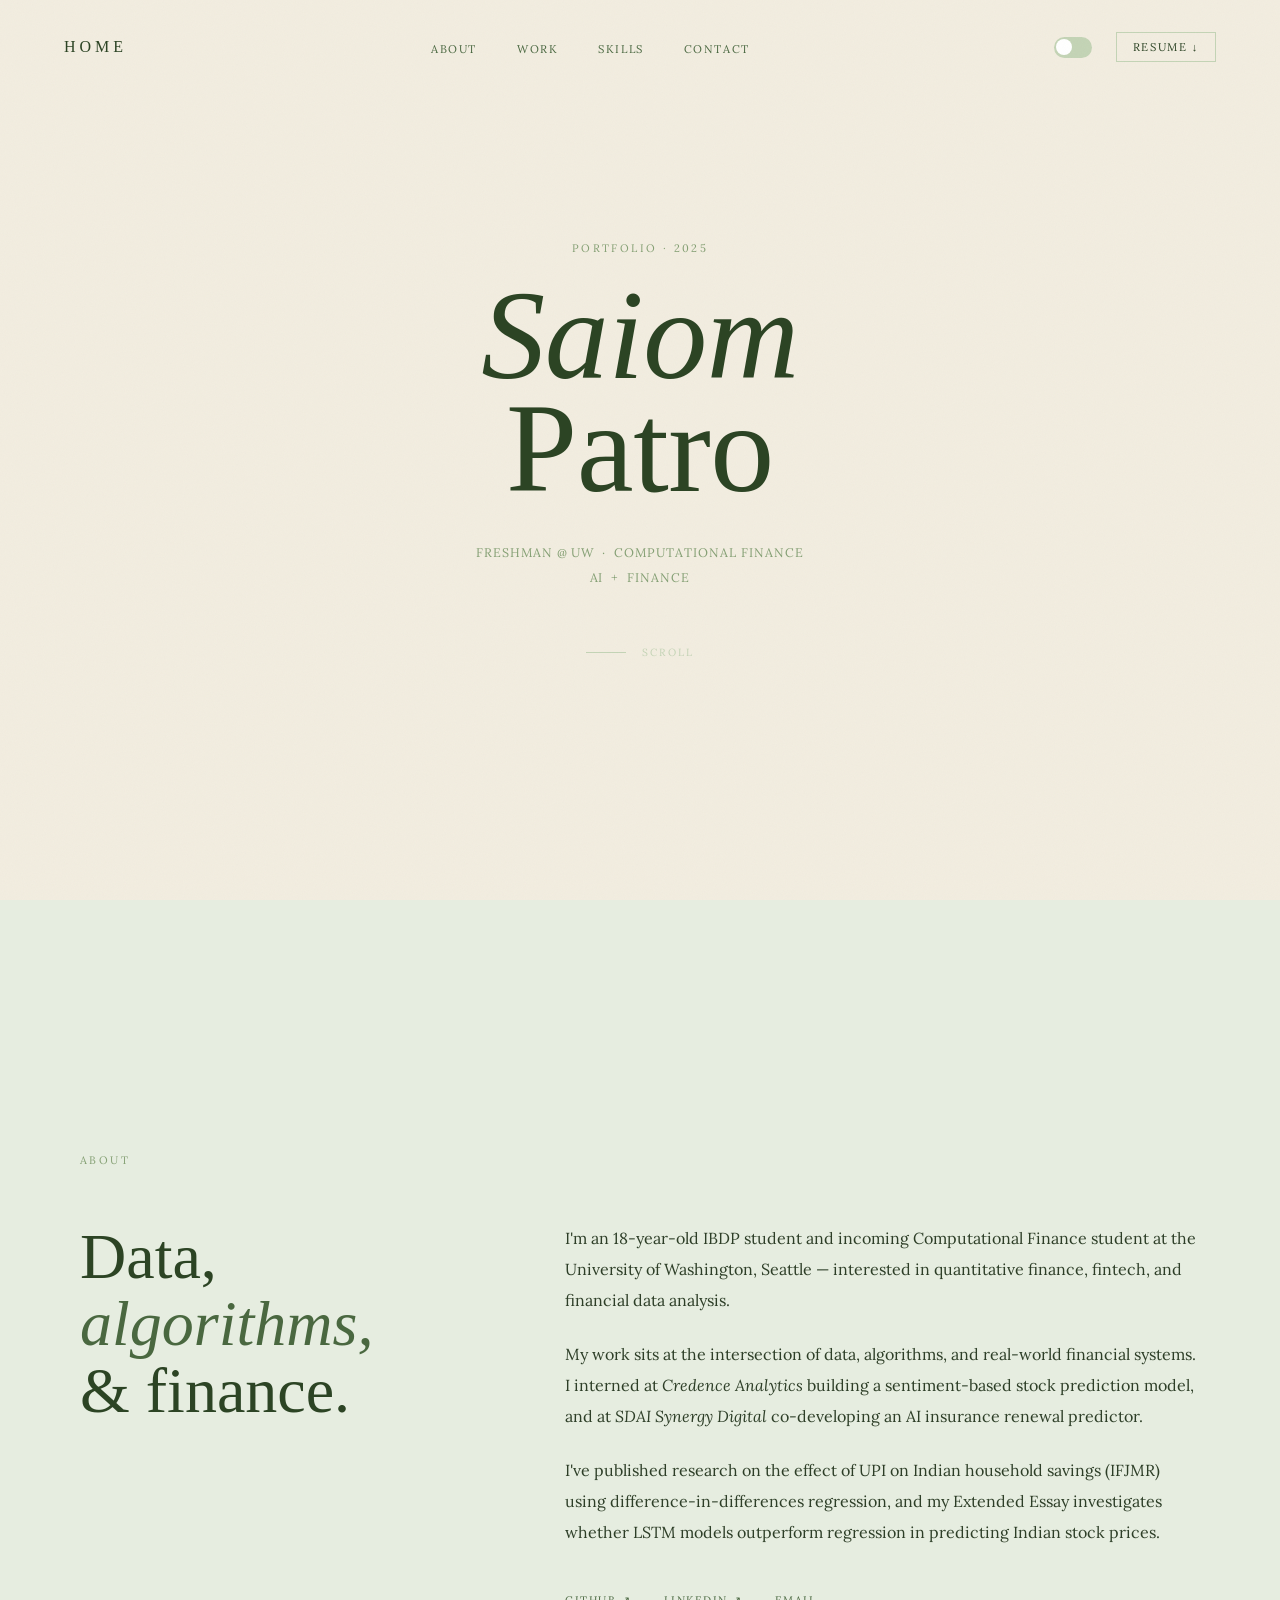
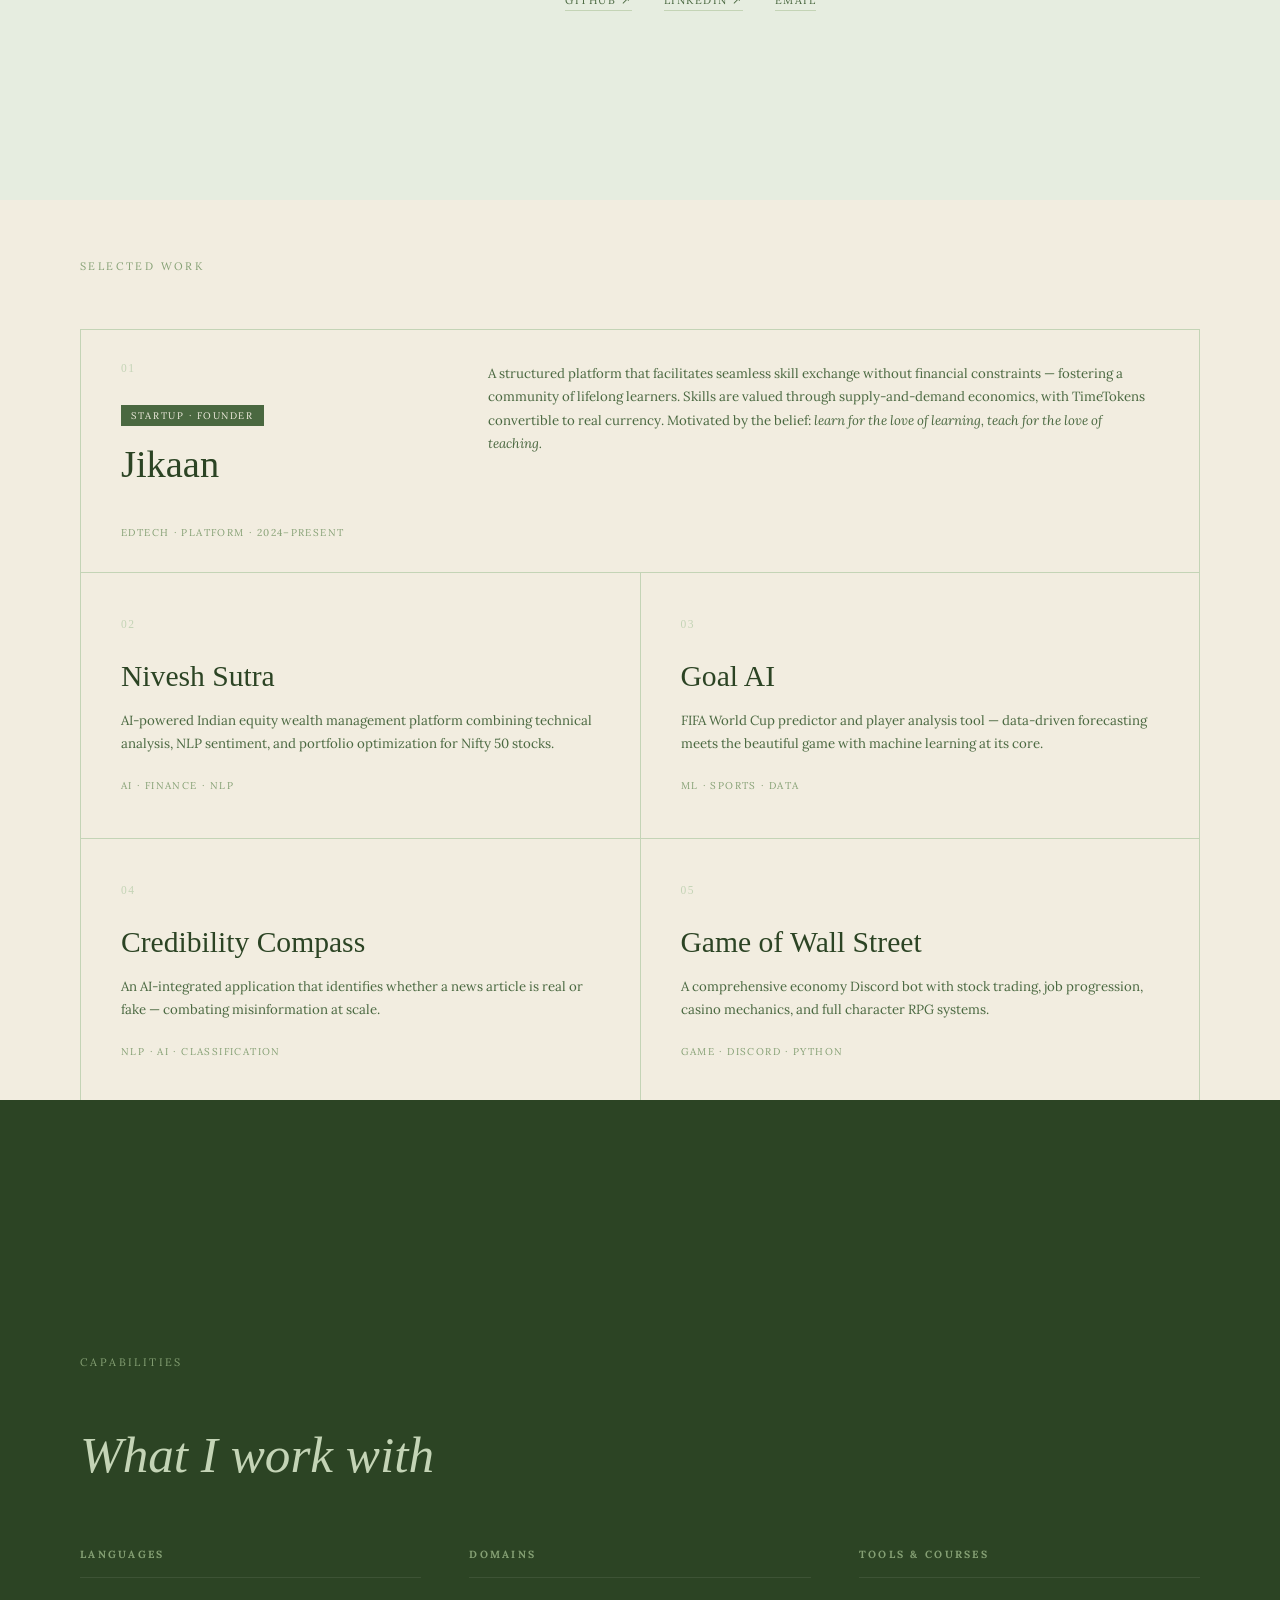
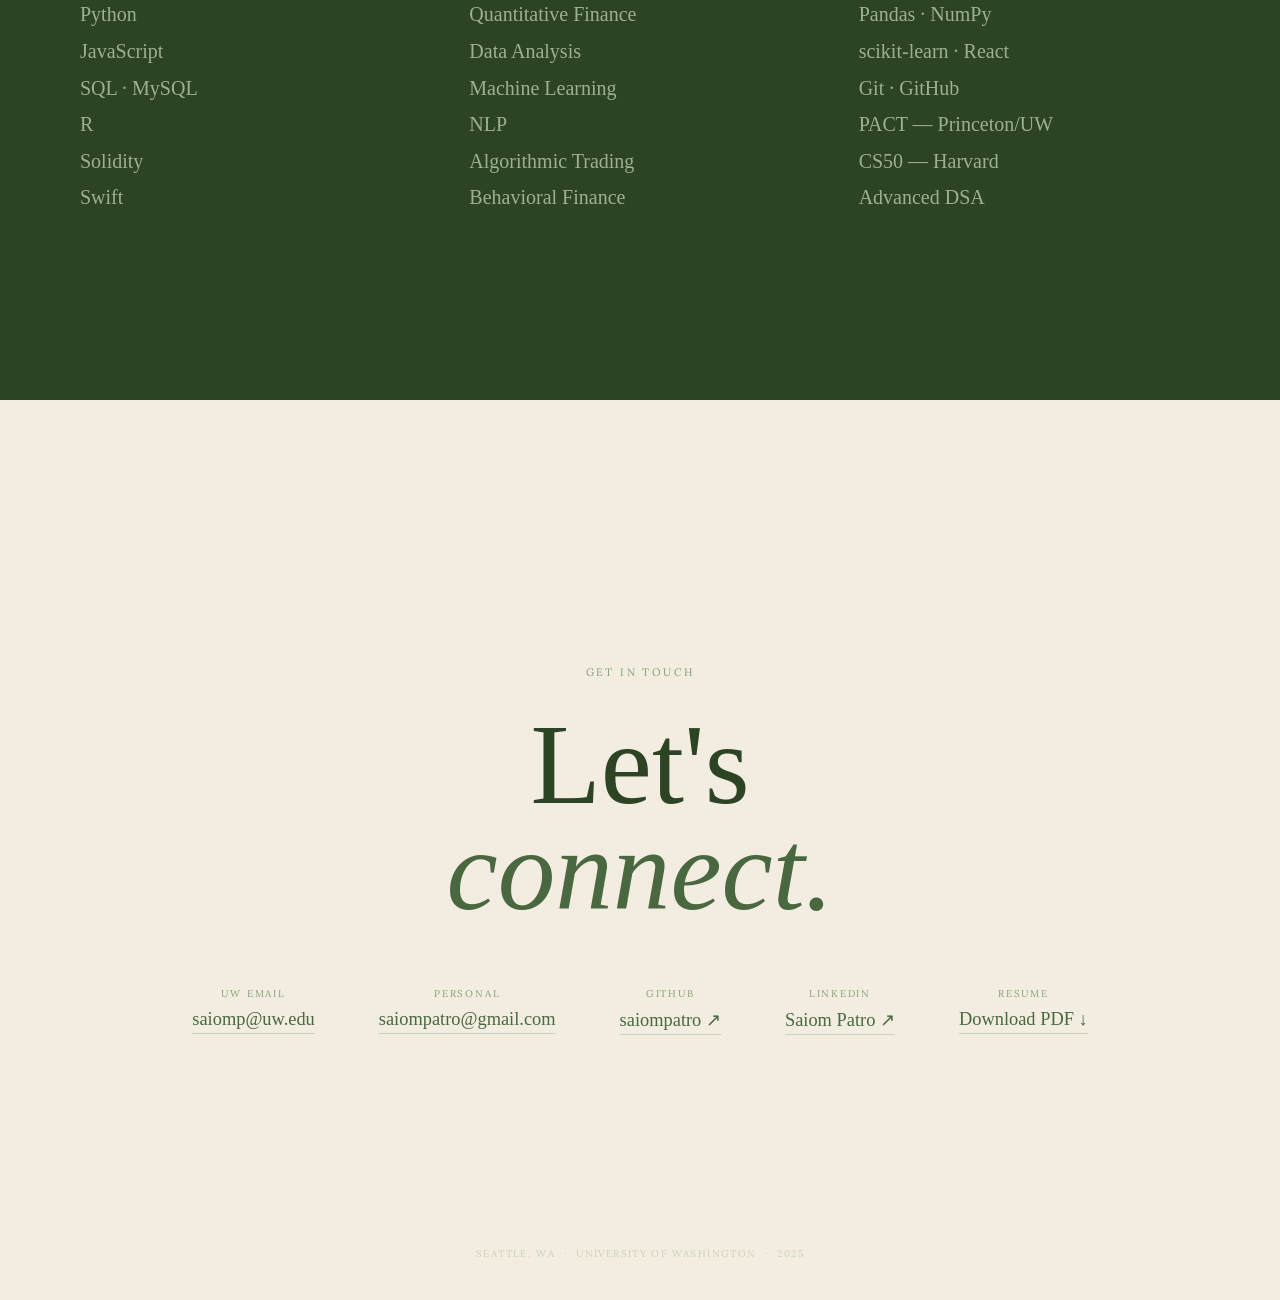
==== index.html @ 7f95a46b "Initial portfolio website" ====
<!DOCTYPE html>
<html lang="en">
<head>
  <meta charset="UTF-8">
  <meta name="viewport" content="width=device-width, initial-scale=1.0">
  <title>Saiom Patro — Portfolio</title>
  <link rel="preconnect" href="https://fonts.googleapis.com">
  <link rel="preconnect" href="https://fonts.gstatic.com" crossorigin>
  <link href="https://fonts.googleapis.com/css2?family=Cormorant+Garant:ital,wght@0,300;0,400;0,600;1,300;1,400;1,600&family=Lora:ital,wght@0,400;0,500;1,400&display=swap" rel="stylesheet">
  <style>
    /* ── Tokens ─────────────────────────── */
    :root {
      --cream:     #f2ede0;
      --sage-xl:   #e6ede0;
      --sage-l:    #c4d4b6;
      --sage-m:    #85a074;
      --sage-d:    #4a6840;
      --sage-xd:   #2c4424;
      --ink:       #1a2c14;
      --font-d:    'Cormorant Garant', Georgia, serif;
      --font-b:    'Lora', Georgia, serif;
      --spacing:   1;
    }

    body.dark-theme {
      --cream:   #1e2e19;
      --sage-xl: #253620;
      --sage-l:  #3d5535;
      --sage-m:  #7a9a6a;
      --sage-d:  #a8c898;
      --sage-xd: #d8eacc;
      --ink:     #e8f0e0;
    }

    *, *::before, *::after { margin: 0; padding: 0; box-sizing: border-box; }

    html {
      scroll-snap-type: y mandatory;
      overflow-y: scroll;
      height: 100%;
    }

    body {
      background: var(--cream);
      color: var(--ink);
      font-family: var(--font-b);
      transition: background 0.6s ease, color 0.6s ease;
    }

    /* Grain */
    body::before {
      content: '';
      position: fixed;
      inset: 0;
      z-index: 9000;
      pointer-events: none;
      opacity: 0.035;
      background-image: url("data:image/svg+xml,%3Csvg xmlns='http://www.w3.org/2000/svg' width='400' height='400'%3E%3Cfilter id='n'%3E%3CfeTurbulence type='fractalNoise' baseFrequency='0.9' numOctaves='4' stitchTiles='stitch'/%3E%3C/filter%3E%3Crect width='400' height='400' filter='url(%23n)'/%3E%3C/svg%3E");
      mix-blend-mode: multiply;
    }

    /* ── Nav ───────────────────────────── */
    nav {
      position: fixed;
      top: 0; left: 0; right: 0;
      z-index: 500;
      padding: 2rem 4rem;
      display: flex;
      justify-content: space-between;
      align-items: center;
    }

    .nav-logo {
      font-family: var(--font-d);
      font-size: 1rem;
      font-weight: 300;
      letter-spacing: 0.25em;
      text-transform: uppercase;
      color: var(--sage-xd);
      text-decoration: none;
      transition: color 0.4s;
    }

    .nav-links {
      display: flex;
      gap: 2.5rem;
      list-style: none;
    }

    .nav-links a {
      font-family: var(--font-b);
      font-size: 0.7rem;
      letter-spacing: 0.14em;
      text-transform: uppercase;
      color: var(--sage-d);
      text-decoration: none;
      position: relative;
      transition: color 0.3s;
    }

    .nav-links a::after {
      content: '';
      position: absolute;
      bottom: -3px; left: 0;
      width: 0; height: 1px;
      background: var(--sage-m);
      transition: width 0.35s ease;
    }

    .nav-links a:hover { color: var(--sage-xd); }
    .nav-links a:hover::after { width: 100%; }

    .nav-resume {
      font-family: var(--font-b);
      font-size: 0.7rem;
      letter-spacing: 0.14em;
      text-transform: uppercase;
      color: var(--sage-xd);
      text-decoration: none;
      border: 1px solid var(--sage-l);
      padding: 0.45rem 1rem;
      transition: background 0.25s, color 0.25s, border-color 0.25s;
    }

    .nav-resume:hover {
      background: var(--sage-xd);
      color: var(--cream);
      border-color: var(--sage-xd);
    }

    /* ── Sections ──────────────────────── */
    section {
      height: 100vh;
      scroll-snap-align: start;
      position: relative;
      overflow: hidden;
      display: flex;
    }

    /* ─────────────────────────────────────
       01  HERO
    ───────────────────────────────────── */
    #hero {
      background: var(--cream);
      align-items: center;
      justify-content: center;
      padding: 0 5rem;
      gap: 0;
      transition: background 0.6s;
    }

    .hero-left {
      flex: 0 1 auto;
      display: flex;
      flex-direction: column;
      align-items: center;
      text-align: center;
      z-index: 2;
    }

    .hero-name { text-align: center; }

    .hero-eyebrow {
      font-size: 0.68rem;
      letter-spacing: 0.22em;
      text-transform: uppercase;
      color: var(--sage-m);
      margin-bottom: 1.5rem;
    }

    .hero-name {
      font-family: var(--font-d);
      font-weight: 300;
      line-height: 0.88;
      letter-spacing: -0.02em;
      color: var(--sage-xd);
    }

    .hero-name .first {
      font-style: italic;
      font-size: clamp(5rem, 10vw, 10.5rem);
      display: block;
    }

    .hero-name .last {
      font-size: clamp(5rem, 10vw, 10.5rem);
      display: block;
    }

    .hero-tagline {
      margin-top: 2.2rem;
      font-family: var(--font-b);
      font-size: 0.78rem;
      letter-spacing: 0.08em;
      line-height: 2;
      color: var(--sage-m);
      text-transform: uppercase;
    }

    .hero-scroll {
      margin-top: 3.5rem;
      display: flex;
      align-items: center;
      gap: 1rem;
      font-size: 0.65rem;
      letter-spacing: 0.18em;
      text-transform: uppercase;
      color: var(--sage-l);
    }

    .scroll-line {
      width: 40px; height: 1px;
      background: var(--sage-l);
      animation: breathe 2.4s ease-in-out infinite alternate;
    }

    @keyframes breathe {
      from { width: 20px; opacity: 0.4; }
      to   { width: 55px; opacity: 0.9; }
    }

    /* Figure container — mirrors .hero-left so the flame image lines up
       with .hero-name and the flame tagline lines up with .hero-tagline */
    .hero-figure {
      width: 34%;
      position: absolute;
      right: 4rem;
      top: 0;
      bottom: 0;
      display: flex;
      flex-direction: column;
      justify-content: flex-end;
      align-items: center;
      padding-bottom: 1rem;
    }

    .flame-image {
      display: block;
      width: auto;
      max-width: 100%;
      max-height: clamp(9rem, 18vw, 18.5rem);
      object-fit: contain;
      filter: drop-shadow(0 12px 40px rgba(74, 104, 64, 0.22));
      animation: flame-float 6s ease-in-out infinite alternate;
    }

    @keyframes flame-float {
      from { transform: translateY(0) scale(1); }
      to   { transform: translateY(-8px) scale(1.015); }
    }

    .flame-tagline {
      margin-top: 2.2rem;
      min-height: 3.12rem;
      display: flex;
      align-items: center;
      justify-content: center;
      font-family: var(--font-d);
      font-style: italic;
      font-size: 0.95rem;
      font-weight: 300;
      letter-spacing: 0.06em;
      color: var(--sage-d);
      text-align: center;
      opacity: 0.85;
    }

    .flame-spacer {
      margin-top: 3.5rem;
      height: 0.65rem;
      visibility: hidden;
    }

    /* ─────────────────────────────────────
       02  ABOUT
    ───────────────────────────────────── */
    #about {
      background: var(--sage-xl);
      padding: 9rem 5rem 5rem;
      flex-direction: column;
      justify-content: center;
      transition: background 0.6s;
    }

    .section-eyebrow {
      font-size: 0.68rem;
      letter-spacing: 0.22em;
      text-transform: uppercase;
      color: var(--sage-m);
      margin-bottom: 3.5rem;
    }

    .about-grid {
      display: grid;
      grid-template-columns: 1fr 1.7fr;
      gap: 7rem;
      align-items: start;
    }

    .about-heading {
      font-family: var(--font-d);
      font-size: clamp(2.8rem, 5vw, 5rem);
      font-weight: 300;
      line-height: 1.05;
      color: var(--sage-xd);
    }

    .about-heading em {
      font-style: italic;
      color: var(--sage-d);
    }

    .about-body p {
      font-size: 1rem;
      line-height: 1.95;
      color: var(--ink);
      opacity: 0.9;
    }

    .about-body p + p { margin-top: 1.4rem; }

    .about-links {
      margin-top: 2.8rem;
      display: flex;
      gap: 2rem;
      flex-wrap: wrap;
    }

    .pill-link {
      font-size: 0.68rem;
      letter-spacing: 0.14em;
      text-transform: uppercase;
      color: var(--sage-d);
      text-decoration: none;
      border-bottom: 1px solid var(--sage-l);
      padding-bottom: 3px;
      transition: color 0.25s, border-color 0.25s;
    }

    .pill-link:hover {
      color: var(--sage-xd);
      border-color: var(--sage-d);
    }

    /* ─────────────────────────────────────
       03  PROJECTS
    ───────────────────────────────────── */
    #projects {
      background: var(--cream);
      padding: 9rem 5rem 5rem;
      flex-direction: column;
      justify-content: center;
      transition: background 0.6s;
    }

    .projects-grid {
      display: grid;
      grid-template-columns: 1fr 1fr;
      gap: 1px;
      background: var(--sage-l);
      border: 1px solid var(--sage-l);
      margin-top: 0;
    }

    .project-card.featured {
      grid-column: 1 / -1;
      display: grid;
      grid-template-columns: 1fr 2fr;
      gap: 2rem;
      align-items: start;
      padding: 2rem 2.5rem;
    }

    .project-card.featured .project-name {
      font-size: 2.4rem;
    }

    .project-card.featured .project-badge {
      display: inline-block;
      font-size: 0.6rem;
      letter-spacing: 0.16em;
      text-transform: uppercase;
      background: var(--sage-d);
      color: var(--cream);
      padding: 0.25rem 0.65rem;
      margin-bottom: 1rem;
      transition: background 0.3s, color 0.3s;
    }

    .project-card.featured:hover .project-badge {
      background: var(--sage-m);
      color: var(--sage-xd);
    }

    .project-card {
      background: var(--cream);
      padding: 2.8rem 2.5rem;
      position: relative;
      overflow: hidden;
      cursor: default;
      transition: background 0.4s ease;
    }

    .project-card::before {
      content: '';
      position: absolute;
      inset: 0;
      background: var(--sage-xd);
      transform: scaleY(0);
      transform-origin: bottom;
      transition: transform 0.45s cubic-bezier(0.76, 0, 0.24, 1);
    }

    .project-card:hover::before { transform: scaleY(1); }

    .project-card > * { position: relative; z-index: 1; }

    .project-num {
      font-family: var(--font-d);
      font-size: 0.72rem;
      letter-spacing: 0.12em;
      color: var(--sage-l);
      margin-bottom: 1.8rem;
      transition: color 0.3s;
    }

    .project-name {
      font-family: var(--font-d);
      font-size: 1.85rem;
      font-weight: 400;
      color: var(--sage-xd);
      line-height: 1.15;
      margin-bottom: 1rem;
      transition: color 0.3s;
    }

    .project-desc {
      font-size: 0.83rem;
      line-height: 1.75;
      color: var(--sage-d);
      transition: color 0.3s;
    }

    .project-tag {
      display: inline-block;
      margin-top: 1.5rem;
      font-size: 0.62rem;
      letter-spacing: 0.14em;
      text-transform: uppercase;
      color: var(--sage-m);
      transition: color 0.3s;
    }

    .project-card:hover .project-num  { color: var(--sage-m); }
    .project-card:hover .project-name { color: var(--sage-xl); }
    .project-card:hover .project-desc { color: var(--sage-l); }
    .project-card:hover .project-tag  { color: var(--sage-m); }

    .project-card[data-href] { cursor: pointer; }

    .project-view {
      display: inline-block;
      margin-top: 1.2rem;
      font-size: 0.6rem;
      letter-spacing: 0.2em;
      text-transform: uppercase;
      color: transparent;
      transition: color 0.3s;
    }

    .project-card[data-href]:hover .project-view { color: var(--sage-m); }

    /* ─────────────────────────────────────
       04  SKILLS
    ───────────────────────────────────── */
    #skills {
      background: var(--sage-xd);
      padding: 9rem 5rem 5rem;
      flex-direction: column;
      justify-content: center;
      transition: background 0.6s;
    }

    #skills .section-eyebrow { color: var(--sage-m); }

    .skills-heading {
      font-family: var(--font-d);
      font-size: clamp(2.2rem, 4vw, 3.8rem);
      font-weight: 300;
      font-style: italic;
      color: var(--sage-l);
      margin-bottom: 4rem;
    }

    .skills-grid {
      display: grid;
      grid-template-columns: repeat(3, 1fr);
      gap: 3rem;
    }

    .skill-category h3 {
      font-size: 0.65rem;
      letter-spacing: 0.22em;
      text-transform: uppercase;
      color: var(--sage-m);
      margin-bottom: 1.6rem;
      padding-bottom: 1rem;
      border-bottom: 1px solid rgba(255,255,255,0.08);
    }

    .skill-list {
      list-style: none;
      display: flex;
      flex-direction: column;
      gap: 0.85rem;
    }

    .skill-list li {
      font-family: var(--font-d);
      font-size: 1.25rem;
      font-weight: 300;
      color: var(--sage-l);
      opacity: 0.75;
      transition: opacity 0.2s;
      cursor: default;
    }

    .skill-list li:hover { opacity: 1; }

    /* ─────────────────────────────────────
       05  CONTACT
    ───────────────────────────────────── */
    #contact {
      background: var(--cream);
      flex-direction: column;
      align-items: center;
      justify-content: center;
      gap: 0;
      transition: background 0.6s;
    }

    .contact-eyebrow {
      font-size: 0.68rem;
      letter-spacing: 0.22em;
      text-transform: uppercase;
      color: var(--sage-m);
      margin-bottom: 2rem;
    }

    .contact-heading {
      font-family: var(--font-d);
      font-size: clamp(4rem, 9vw, 9rem);
      font-weight: 300;
      color: var(--sage-xd);
      text-align: center;
      line-height: 0.92;
      margin-bottom: 4rem;
    }

    .contact-heading em {
      font-style: italic;
      color: var(--sage-d);
    }

    .contact-links {
      display: flex;
      gap: 4rem;
      flex-wrap: wrap;
      justify-content: center;
    }

    .contact-link {
      display: flex;
      flex-direction: column;
      align-items: center;
      gap: 0.6rem;
      text-decoration: none;
      transition: transform 0.25s ease;
    }

    .contact-link:hover { transform: translateY(-4px); }

    .contact-link-label {
      font-size: 0.62rem;
      letter-spacing: 0.18em;
      text-transform: uppercase;
      color: var(--sage-m);
    }

    .contact-link-value {
      font-family: var(--font-d);
      font-size: 1.15rem;
      font-weight: 400;
      color: var(--sage-d);
      border-bottom: 1px solid var(--sage-l);
      padding-bottom: 3px;
      transition: color 0.25s, border-color 0.25s;
    }

    .contact-link:hover .contact-link-value {
      color: var(--sage-xd);
      border-color: var(--sage-d);
    }

    .contact-footer {
      position: absolute;
      bottom: 2.5rem;
      left: 50%;
      transform: translateX(-50%);
      font-size: 0.62rem;
      letter-spacing: 0.14em;
      text-transform: uppercase;
      color: var(--sage-l);
      white-space: nowrap;
    }

    /* ── Fade-up ────────────────────────── */
    .fade-up {
      opacity: 0;
      transform: translateY(24px);
      transition: opacity 0.85s ease, transform 0.85s ease;
    }

    .fade-up.delay-1 { transition-delay: 0.12s; }
    .fade-up.delay-2 { transition-delay: 0.24s; }
    .fade-up.delay-3 { transition-delay: 0.36s; }

    .fade-up.visible {
      opacity: 1;
      transform: translateY(0);
    }

    /* ── Tweaks Panel ───────────────────── */
    #tweaks-panel {
      position: fixed;
      bottom: 2rem;
      right: 2rem;
      background: var(--cream);
      border: 1px solid var(--sage-l);
      padding: 1.6rem 1.8rem;
      z-index: 1000;
      display: none;
      min-width: 210px;
      box-shadow: 0 8px 40px rgba(44,68,36,0.12);
      transition: background 0.4s;
    }

    #tweaks-panel.open { display: block; }

    .tweak-row {
      display: flex;
      justify-content: space-between;
      align-items: center;
      margin-bottom: 1.1rem;
      gap: 1.5rem;
    }

    .tweak-label {
      font-size: 0.78rem;
      color: var(--ink);
      font-family: var(--font-b);
    }

    .toggle-btn {
      width: 38px;
      height: 21px;
      border-radius: 12px;
      background: var(--sage-l);
      cursor: pointer;
      position: relative;
      transition: background 0.35s;
      border: none;
      outline: none;
      flex-shrink: 0;
    }

    .toggle-btn.on { background: var(--sage-d); }

    .toggle-btn::after {
      content: '';
      position: absolute;
      top: 2.5px; left: 2.5px;
      width: 16px; height: 16px;
      border-radius: 50%;
      background: white;
      transition: transform 0.35s cubic-bezier(0.34, 1.56, 0.64, 1);
    }

    .toggle-btn.on::after { transform: translateX(17px); }

    /* ── Nav right group ───────────────────── */
    .nav-right {
      display: flex;
      align-items: center;
      gap: 1.5rem;
    }

    /* ── Nav adaptive colour ───────────────── */
    nav { transition: background 0.4s ease; }

    .nav-logo,
    .nav-links a,
    .nav-resume {
      transition: color 0.4s ease, border-color 0.4s ease, background 0.25s ease;
    }

    nav.nav--inverted .nav-logo { color: #d8eacc; }
    nav.nav--inverted .nav-links a { color: #a8c898; }
    nav.nav--inverted .nav-links a:hover { color: #e6ede0; }
    nav.nav--inverted .nav-links a::after { background: #a8c898; }
    nav.nav--inverted .nav-resume {
      color: #d8eacc;
      border-color: rgba(216,234,204,0.45);
    }
    nav.nav--inverted .nav-resume:hover {
      background: #d8eacc;
      color: #1e2e19;
      border-color: #d8eacc;
    }

    /* ── Hamburger ─────────────────────────── */
    .nav-hamburger {
      display: none;
      flex-direction: column;
      gap: 5px;
      cursor: pointer;
      padding: 4px;
      background: none;
      border: none;
      z-index: 600;
    }

    .nav-hamburger span {
      display: block;
      width: 24px;
      height: 1.5px;
      background: var(--sage-xd);
      transition: transform 0.35s ease, opacity 0.35s ease, background 0.4s ease;
    }

    nav.nav--inverted .nav-hamburger span { background: #d8eacc; }

    .nav-hamburger.open span:nth-child(1) { transform: translateY(6.5px) rotate(45deg); }
    .nav-hamburger.open span:nth-child(2) { opacity: 0; }
    .nav-hamburger.open span:nth-child(3) { transform: translateY(-6.5px) rotate(-45deg); }

    /* ── Mobile full-screen menu ───────────── */
    @media (max-width: 768px) {
      nav {
        padding: 1.2rem 1.5rem;
      }

      .nav-hamburger { display: flex; }

      .nav-links {
        position: fixed;
        inset: 0;
        background: var(--cream);
        flex-direction: column;
        align-items: center;
        justify-content: center;
        gap: 2.5rem;
        opacity: 0;
        pointer-events: none;
        transition: opacity 0.35s ease, background 0.6s;
        z-index: 400;
      }

      .nav-links.open {
        opacity: 1;
        pointer-events: auto;
      }

      .nav-links a {
        font-size: 1rem;
        letter-spacing: 0.2em;
      }

      .nav-resume { display: none; }

      .nav-links li:last-child::after {
        content: '';
        display: block;
        margin-top: 1.5rem;
      }

      /* Hero */
      #hero { padding: 0 1.5rem; }

      .hero-name .first,
      .hero-name .last {
        font-size: clamp(3.5rem, 16vw, 6rem);
      }

      /* About */
      #about { padding: 7rem 1.5rem 3rem; }

      .about-grid {
        grid-template-columns: 1fr;
        gap: 2.5rem;
      }

      /* Projects */
      #projects { padding: 7rem 1.5rem 3rem; }

      .projects-grid {
        grid-template-columns: 1fr;
      }

      .project-card.featured {
        grid-template-columns: 1fr;
        gap: 1rem;
        padding: 1.8rem 1.5rem;
      }

      .project-card.featured .project-name { font-size: 1.85rem; }

      .project-card { padding: 1.8rem 1.5rem; }

      /* Skills */
      #skills { padding: 7rem 1.5rem 3rem; }

      .skills-grid { grid-template-columns: 1fr; gap: 2rem; }

      /* Contact */
      #contact { padding: 0 1.5rem; }

      .contact-links { gap: 2rem; }

      /* Allow sections to grow taller than viewport on mobile */
      section {
        height: auto;
        min-height: 100svh;
        min-height: 100vh;
      }
    }

    /* ── Tablet ────────────────────────────── */
    @media (min-width: 769px) and (max-width: 1024px) {
      nav { padding: 1.5rem 2.5rem; }

      #hero { padding: 0 3rem; }

      #about { padding: 8rem 3rem 4rem; }
      .about-grid { gap: 3rem; }

      #projects { padding: 8rem 3rem 4rem; }

      #skills { padding: 8rem 3rem 4rem; }
      .skills-grid { grid-template-columns: repeat(2, 1fr); gap: 2.5rem; }

      #contact { padding: 0 3rem; }

      .contact-links { gap: 2.5rem; }
    }
  </style>
</head>
<body>

<!-- ── Navigation ─────────────────────────── -->
<nav id="main-nav">
  <a href="#hero" class="nav-logo">Home</a>
  <ul class="nav-links" id="nav-links">
    <li><a href="#about">About</a></li>
    <li><a href="#projects">Work</a></li>
    <li><a href="#skills">Skills</a></li>
    <li><a href="#contact">Contact</a></li>
  </ul>
  <div class="nav-right">
    <button class="toggle-btn" id="nav-dark-btn" aria-label="Toggle dark mode"></button>
    <a href="uploads/SAIOM RESUME.pdf" class="nav-resume" download>Resume ↓</a>
  </div>
  <button class="nav-hamburger" id="nav-hamburger" aria-label="Toggle navigation">
    <span></span>
    <span></span>
    <span></span>
  </button>
</nav>

<!-- ── 01 HERO ────────────────────────────── -->
<section id="hero" data-screen-label="01 Hero" data-nav-dark-bg="false">

  <div class="hero-left">
    <p class="hero-eyebrow">Portfolio · 2025</p>
    <h1 class="hero-name">
      <span class="first">Saiom</span>
      <span class="last">Patro</span>
    </h1>
    <p class="hero-tagline">
      Freshman @ UW &nbsp;·&nbsp; Computational Finance<br>
      AI &nbsp;+&nbsp; Finance
    </p>
    <div class="hero-scroll">
      <div class="scroll-line"></div>
      Scroll
    </div>
  </div>

</section>

<!-- ── 02 ABOUT ───────────────────────────── -->
<section id="about" data-screen-label="02 About" data-nav-dark-bg="false">
  <p class="section-eyebrow fade-up">About</p>
  <div class="about-grid">
    <div class="fade-up delay-1">
      <h2 class="about-heading">
        Data,<br><em>algorithms,</em><br>& finance.
      </h2>
    </div>
    <div class="about-body fade-up delay-2">
      <p>I'm an 18-year-old IBDP student and incoming Computational Finance student at the University of Washington, Seattle — interested in quantitative finance, fintech, and financial data analysis.</p>
      <p>My work sits at the intersection of data, algorithms, and real-world financial systems. I interned at <em>Credence Analytics</em> building a sentiment-based stock prediction model, and at <em>SDAI Synergy Digital</em> co-developing an AI insurance renewal predictor.</p>
      <p>I've published research on the effect of UPI on Indian household savings (IFJMR) using difference-in-differences regression, and my Extended Essay investigates whether LSTM models outperform regression in predicting Indian stock prices.</p>
      <div class="about-links">
        <a href="https://github.com/saiompatro" class="pill-link" target="_blank">GitHub ↗</a>
        <a href="https://www.linkedin.com/in/saiom-patro-5b200728b/" class="pill-link" target="_blank">LinkedIn ↗</a>
        <a href="mailto:saiomp@uw.edu" class="pill-link">Email</a>
      </div>
    </div>
  </div>
</section>

<!-- ── 03 PROJECTS ────────────────────────── -->
<section id="projects" data-screen-label="03 Projects" data-nav-dark-bg="false">
  <p class="section-eyebrow fade-up">Selected Work</p>
  <div class="projects-grid fade-up delay-1">

    <!-- Featured: Jikaan -->
    <div class="project-card featured">
      <div class="project-left">
        <div class="project-num">01</div>
        <span class="project-badge">Startup · Founder</span>
        <h3 class="project-name">Jikaan</h3>
        <span class="project-tag">EdTech · Platform · 2024–Present</span>
      </div>
      <div class="project-right">
        <p class="project-desc">A structured platform that facilitates seamless skill exchange without financial constraints — fostering a community of lifelong learners. Skills are valued through supply-and-demand economics, with TimeTokens convertible to real currency. Motivated by the belief: <em>learn for the love of learning, teach for the love of teaching.</em></p>
      </div>
    </div>

    <div class="project-card">
      <div class="project-num">02</div>
      <h3 class="project-name">Nivesh Sutra</h3>
      <p class="project-desc">AI-powered Indian equity wealth management platform combining technical analysis, NLP sentiment, and portfolio optimization for Nifty 50 stocks.</p>
      <span class="project-tag">AI · Finance · NLP</span>
    </div>

    <div class="project-card">
      <div class="project-num">03</div>
      <h3 class="project-name">Goal AI</h3>
      <p class="project-desc">FIFA World Cup predictor and player analysis tool — data-driven forecasting meets the beautiful game with machine learning at its core.</p>
      <span class="project-tag">ML · Sports · Data</span>
    </div>

    <div class="project-card">
      <div class="project-num">04</div>
      <h3 class="project-name">Credibility Compass</h3>
      <p class="project-desc">An AI-integrated application that identifies whether a news article is real or fake — combating misinformation at scale.</p>
      <span class="project-tag">NLP · AI · Classification</span>
    </div>

    <div class="project-card">
      <div class="project-num">05</div>
      <h3 class="project-name">Game of Wall Street</h3>
      <p class="project-desc">A comprehensive economy Discord bot with stock trading, job progression, casino mechanics, and full character RPG systems.</p>
      <span class="project-tag">Game · Discord · Python</span>
    </div>

  </div>
</section>

<!-- ── 04 SKILLS ──────────────────────────── -->
<section id="skills" data-screen-label="04 Skills" data-nav-dark-bg="true">
  <p class="section-eyebrow fade-up">Capabilities</p>
  <h2 class="skills-heading fade-up delay-1">What I work with</h2>
  <div class="skills-grid fade-up delay-2">

    <div class="skill-category">
      <h3>Languages</h3>
      <ul class="skill-list">
        <li>Python</li>
        <li>JavaScript</li>
        <li>SQL · MySQL</li>
        <li>R</li>
        <li>Solidity</li>
        <li>Swift</li>
      </ul>
    </div>

    <div class="skill-category">
      <h3>Domains</h3>
      <ul class="skill-list">
        <li>Quantitative Finance</li>
        <li>Data Analysis</li>
        <li>Machine Learning</li>
        <li>NLP</li>
        <li>Algorithmic Trading</li>
        <li>Behavioral Finance</li>
      </ul>
    </div>

    <div class="skill-category">
      <h3>Tools & Courses</h3>
      <ul class="skill-list">
        <li>Pandas · NumPy</li>
        <li>scikit-learn · React</li>
        <li>Git · GitHub</li>
        <li>PACT — Princeton/UW</li>
        <li>CS50 — Harvard</li>
        <li>Advanced DSA</li>
      </ul>
    </div>

  </div>
</section>

<!-- ── 05 CONTACT ─────────────────────────── -->
<section id="contact" data-screen-label="05 Contact" data-nav-dark-bg="false">
  <p class="contact-eyebrow fade-up">Get in touch</p>
  <h2 class="contact-heading fade-up delay-1">
    Let's<br><em>connect.</em>
  </h2>
  <div class="contact-links fade-up delay-2">
    <a href="mailto:saiomp@uw.edu" class="contact-link">
      <span class="contact-link-label">UW Email</span>
      <span class="contact-link-value">saiomp@uw.edu</span>
    </a>
    <a href="mailto:saiompatro@gmail.com" class="contact-link">
      <span class="contact-link-label">Personal</span>
      <span class="contact-link-value">saiompatro@gmail.com</span>
    </a>
    <a href="https://github.com/saiompatro" class="contact-link" target="_blank">
      <span class="contact-link-label">GitHub</span>
      <span class="contact-link-value">saiompatro ↗</span>
    </a>
    <a href="https://www.linkedin.com/in/saiom-patro-5b200728b/" class="contact-link" target="_blank">
      <span class="contact-link-label">LinkedIn</span>
      <span class="contact-link-value">Saiom Patro ↗</span>
    </a>
    <a href="uploads/SAIOM RESUME.pdf" class="contact-link" download>
      <span class="contact-link-label">Resume</span>
      <span class="contact-link-value">Download PDF ↓</span>
    </a>
  </div>
  <p class="contact-footer">Seattle, WA &nbsp;·&nbsp; University of Washington &nbsp;·&nbsp; 2025</p>
</section>

<!-- ── Tweaks Panel (hidden — dark mode lives in nav) ───────────────────── -->
<div id="tweaks-panel" style="display: none !important;">
  <div class="tweak-row">
    <span class="tweak-label">Dark mode</span>
    <button class="toggle-btn" id="dark-btn" aria-label="Toggle dark mode"></button>
  </div>
</div>

<script>
  const TWEAK_DEFAULTS = { "darkMode": false };
  let tweaks = { ...TWEAK_DEFAULTS };

  const mainNav = document.getElementById('main-nav');

  /* ── Dark mode ───────────────────────── */
  const darkBtn = document.getElementById('dark-btn');
  const navDarkBtn = document.getElementById('nav-dark-btn');

  function applyDark(on) {
    document.body.classList.toggle('dark-theme', on);
    darkBtn.classList.toggle('on', on);
    navDarkBtn.classList.toggle('on', on);
    tweaks.darkMode = on;
    updateNavScheme();
  }

  darkBtn.addEventListener('click', () => applyDark(!tweaks.darkMode));
  navDarkBtn.addEventListener('click', () => applyDark(!tweaks.darkMode));

  /* ── Nav adaptive colour ─────────────── */
  let currentSection = document.querySelector('section');

  function updateNavScheme() {
    if (!currentSection) return;
    const sectionHasDarkBg = currentSection.dataset.navDarkBg === 'true';
    // In dark mode, colour values invert — so inversion logic flips too
    const needsInversion = tweaks.darkMode ? !sectionHasDarkBg : sectionHasDarkBg;
    mainNav.classList.toggle('nav--inverted', needsInversion);
  }

  const navSchemeObserver = new IntersectionObserver((entries) => {
    entries.forEach(e => {
      if (e.isIntersecting) {
        currentSection = e.target;
        updateNavScheme();
      }
    });
  }, { threshold: 0.5 });

  document.querySelectorAll('section').forEach(s => navSchemeObserver.observe(s));

  /* ── Hamburger menu ──────────────────── */
  const hamburger = document.getElementById('nav-hamburger');
  const navLinks = document.getElementById('nav-links');

  hamburger.addEventListener('click', () => {
    const isOpen = navLinks.classList.toggle('open');
    hamburger.classList.toggle('open', isOpen);
    document.body.style.overflow = isOpen ? 'hidden' : '';
  });

  // Close menu when a nav link is clicked
  navLinks.querySelectorAll('a').forEach(a => {
    a.addEventListener('click', () => {
      navLinks.classList.remove('open');
      hamburger.classList.remove('open');
      document.body.style.overflow = '';
    });
  });

  /* ── Scroll fade-up ──────────────────── */
  const observer = new IntersectionObserver((entries) => {
    entries.forEach(e => {
      if (e.isIntersecting) {
        e.target.classList.add('visible');
        observer.unobserve(e.target);
      }
    });
  }, { threshold: 0.15 });

  document.querySelectorAll('.fade-up').forEach(el => observer.observe(el));

  /* ── Hero entrance ───────────────────── */
  ['.hero-eyebrow', '.hero-name', '.hero-tagline', '.hero-scroll', '.hero-figure'].forEach(sel => {
    const el = document.querySelector(sel);
    if (el) el.classList.add('fade-up');
  });

  window.addEventListener('load', () => {
    document.querySelector('.hero-eyebrow')?.classList.add('visible');
    setTimeout(() => document.querySelector('.hero-name')?.classList.add('visible'), 180);
    setTimeout(() => document.querySelector('.hero-tagline')?.classList.add('visible'), 340);
    setTimeout(() => document.querySelector('.hero-scroll')?.classList.add('visible'), 520);
    setTimeout(() => document.querySelector('.hero-figure')?.classList.add('visible'), 100);
    updateNavScheme();
  });

  /* ── Smooth nav clicks ───────────────── */
  document.querySelectorAll('a[href^="#"]').forEach(a => {
    a.addEventListener('click', e => {
      e.preventDefault();
      const target = document.querySelector(a.getAttribute('href'));
      if (target) target.scrollIntoView({ behavior: 'smooth' });
    });
  });
</script>

</body>
</html>
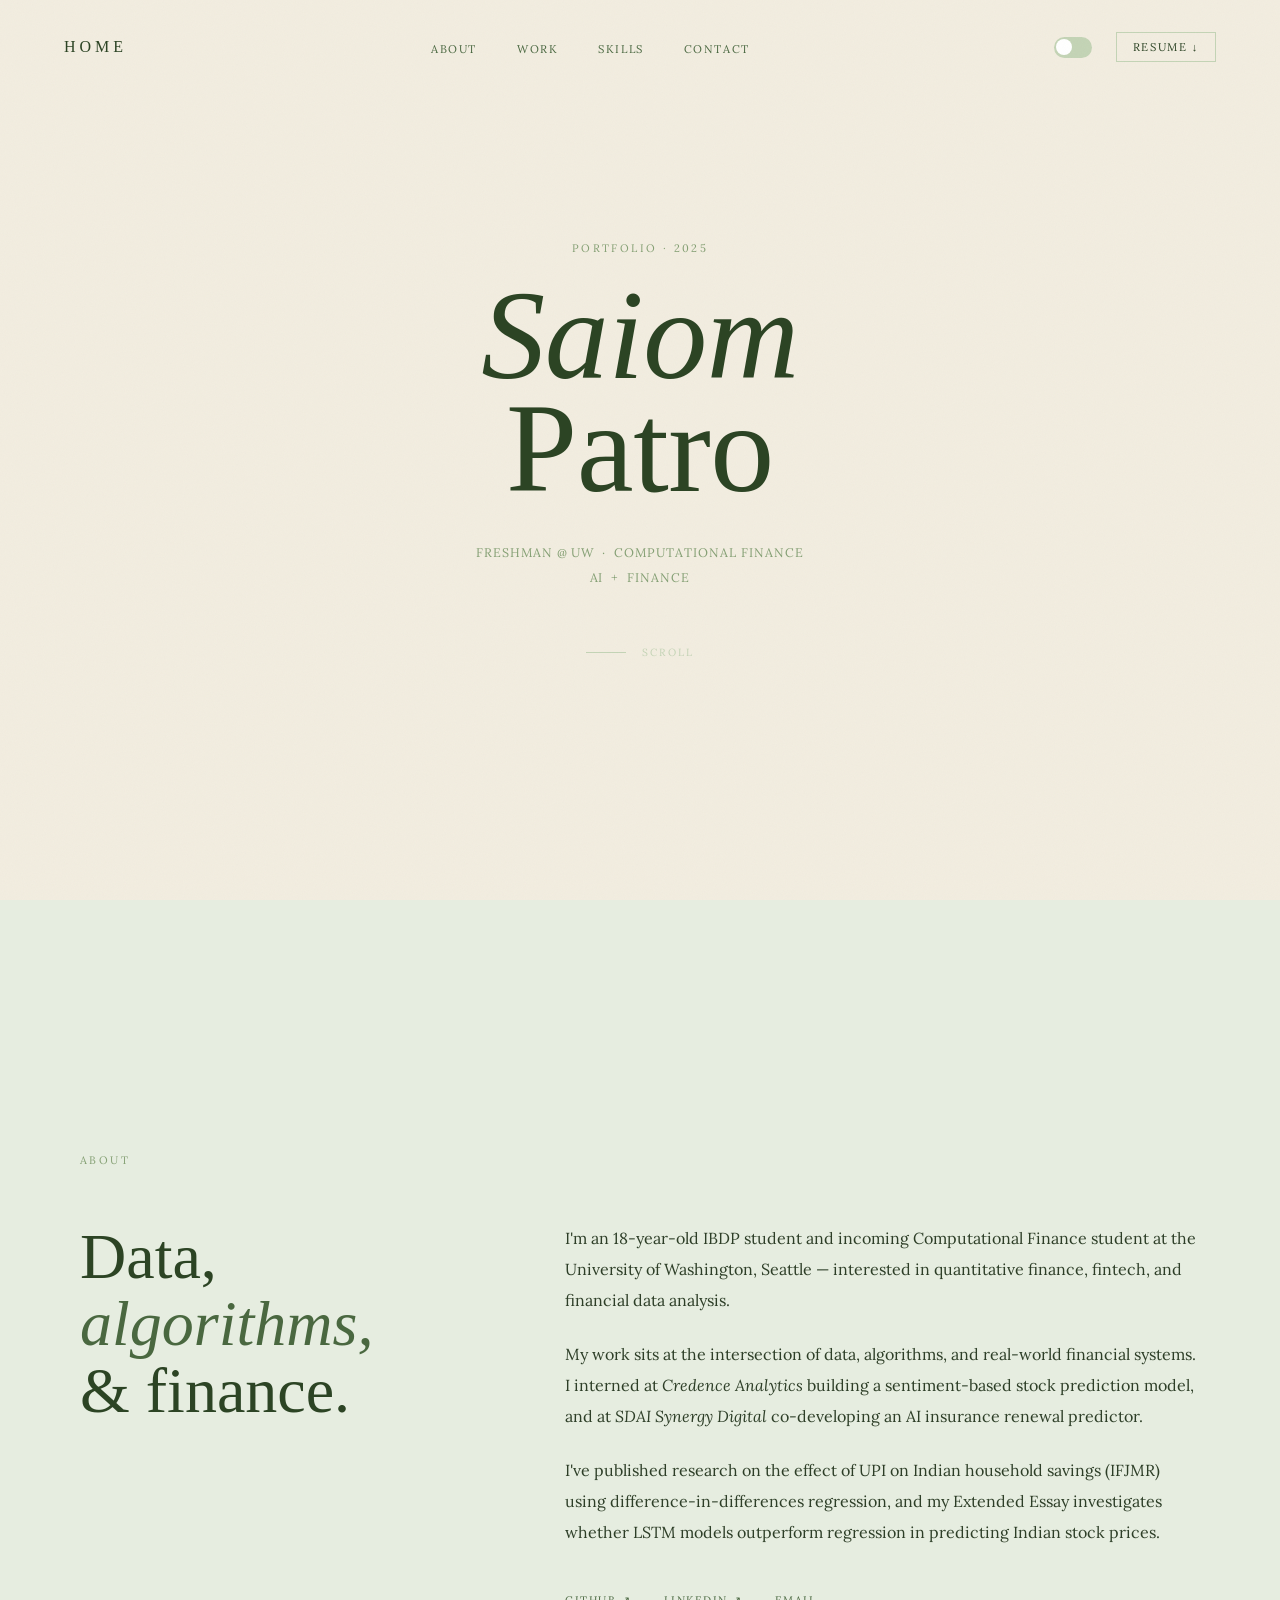
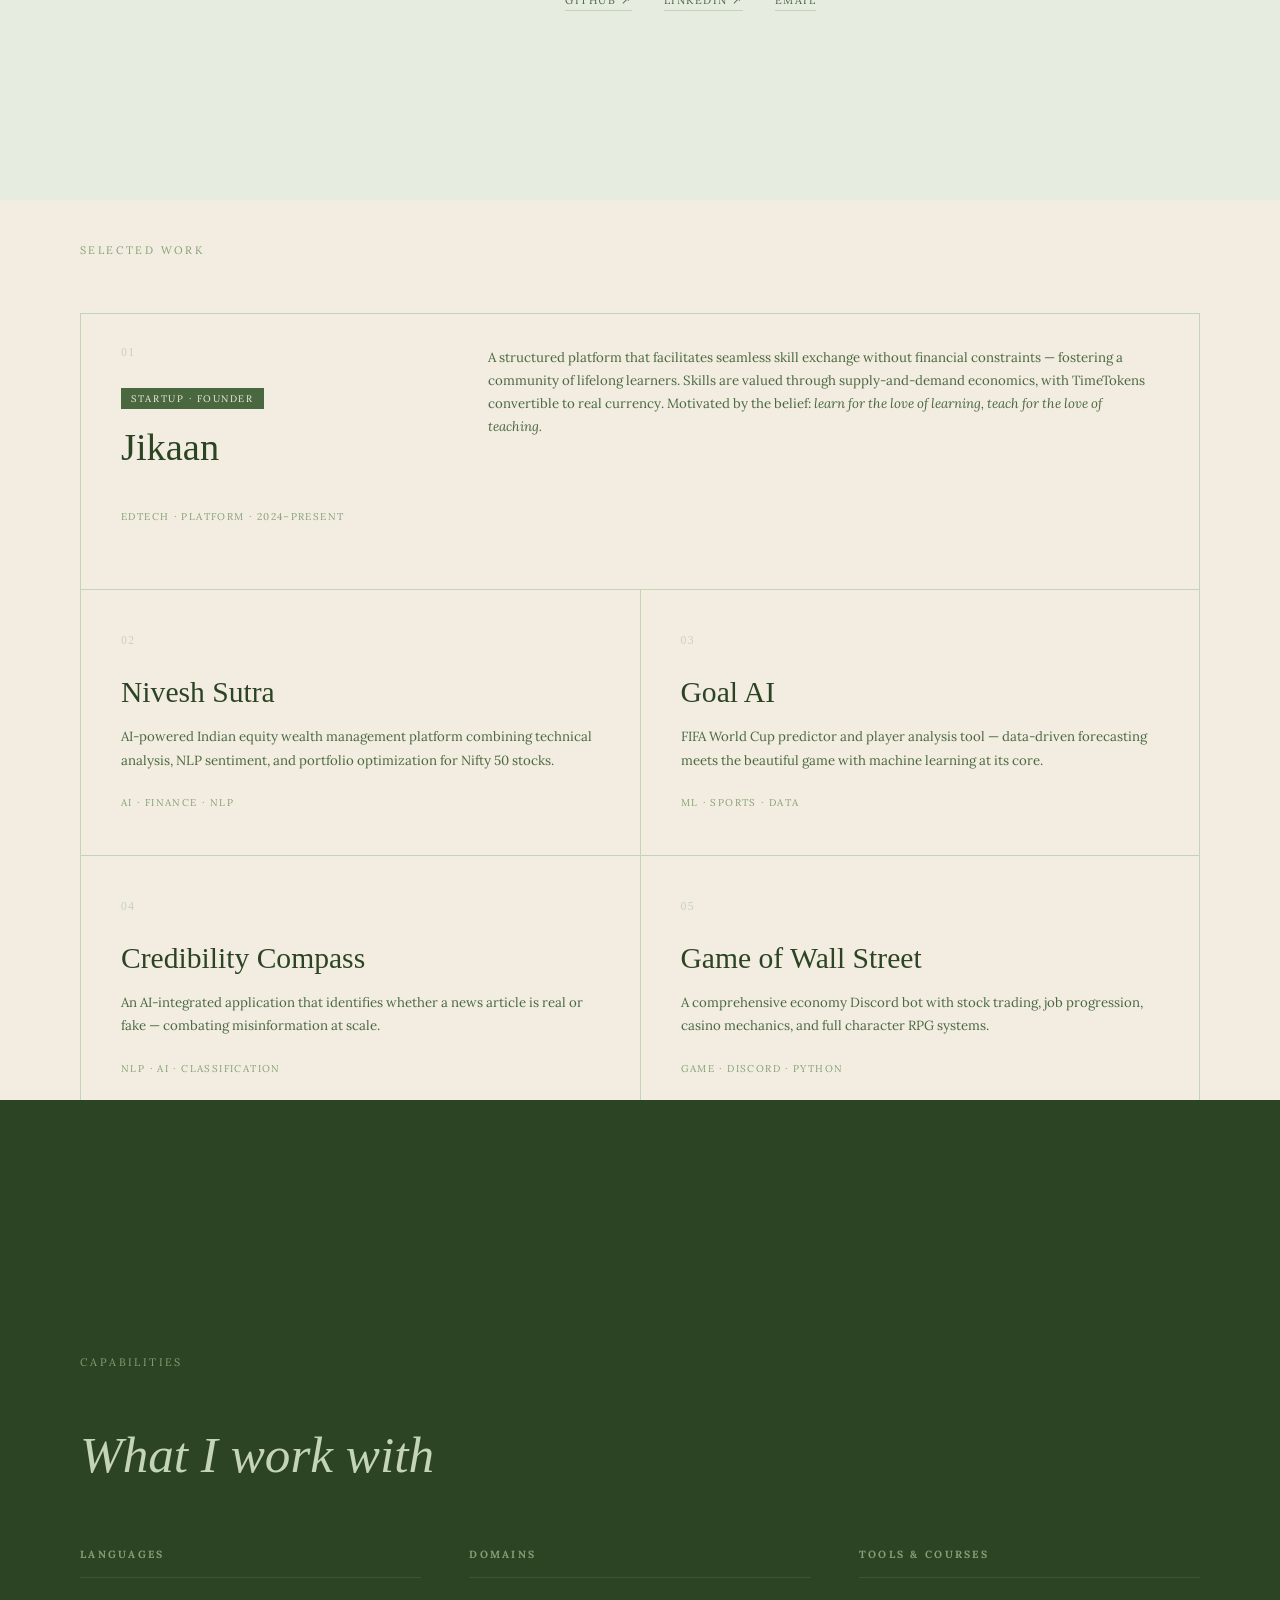
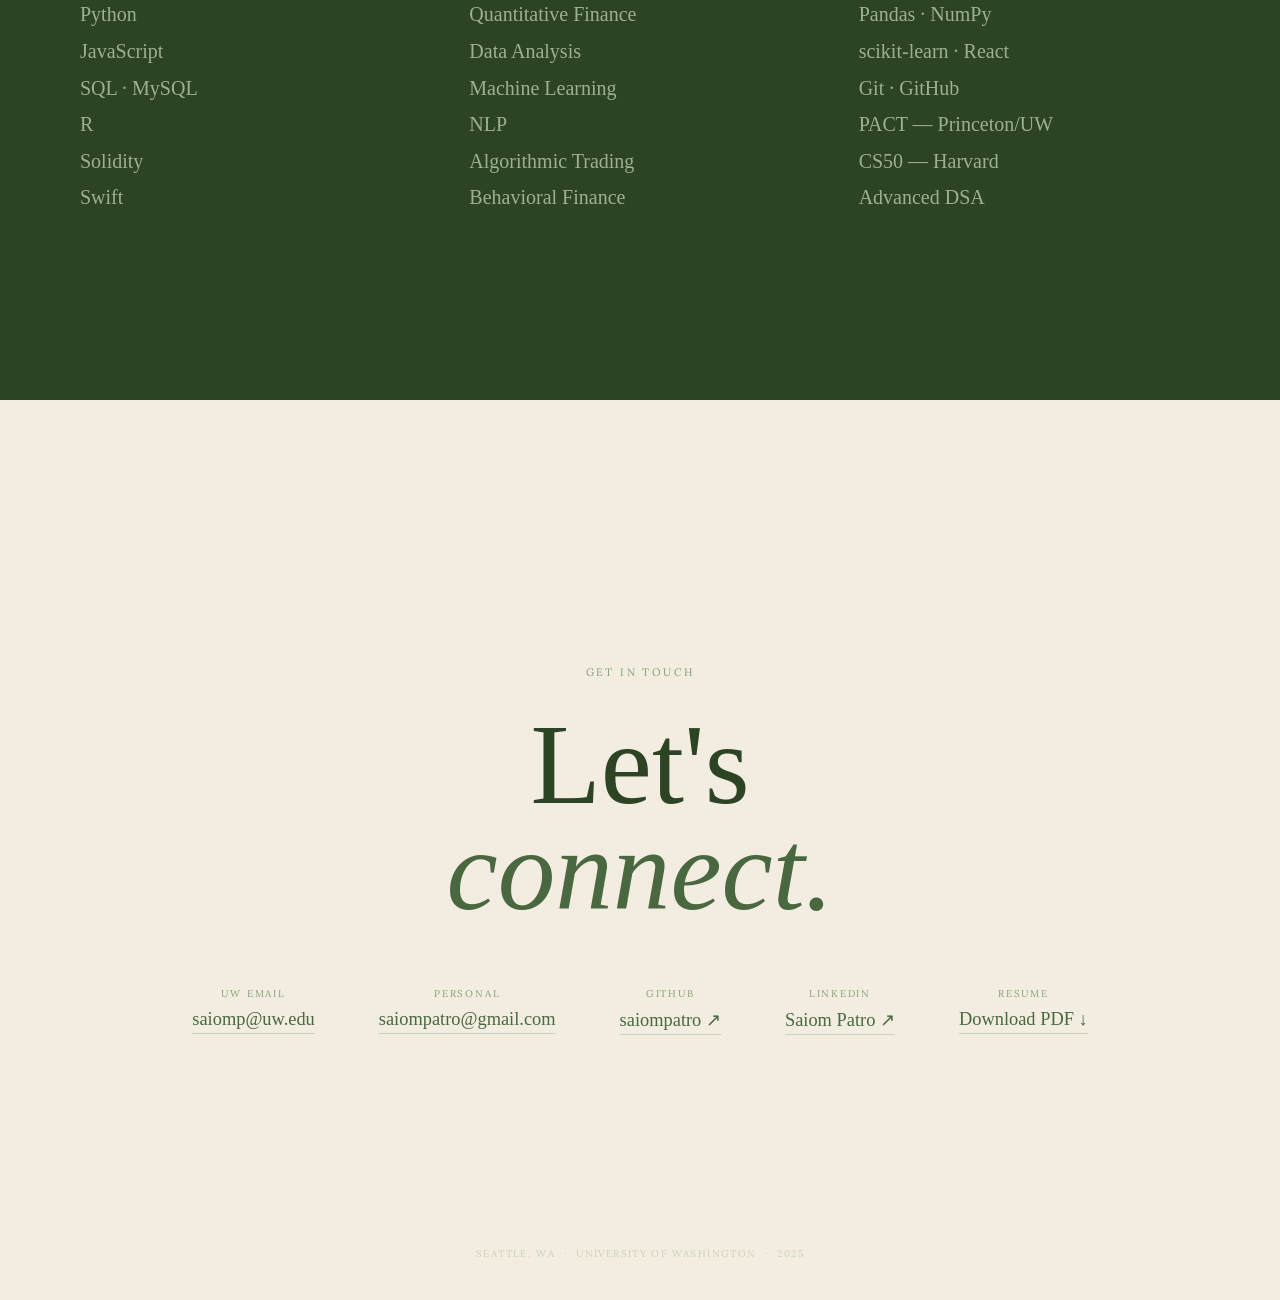
==== commit 8c048811: "project pages added" ====
--- a/index.html
+++ b/index.html
@@ -926,44 +926,49 @@
   <div class="projects-grid fade-up delay-1">
 
     <!-- Featured: Jikaan -->
-    <div class="project-card featured">
+    <div class="project-card featured" data-href="projects/jikaan.html">
       <div class="project-left">
         <div class="project-num">01</div>
         <span class="project-badge">Startup · Founder</span>
         <h3 class="project-name">Jikaan</h3>
         <span class="project-tag">EdTech · Platform · 2024–Present</span>
+        <span class="project-view">View Project →</span>
       </div>
       <div class="project-right">
         <p class="project-desc">A structured platform that facilitates seamless skill exchange without financial constraints — fostering a community of lifelong learners. Skills are valued through supply-and-demand economics, with TimeTokens convertible to real currency. Motivated by the belief: <em>learn for the love of learning, teach for the love of teaching.</em></p>
       </div>
     </div>
 
-    <div class="project-card">
+    <div class="project-card" data-href="projects/nivesh-sutra.html">
       <div class="project-num">02</div>
       <h3 class="project-name">Nivesh Sutra</h3>
       <p class="project-desc">AI-powered Indian equity wealth management platform combining technical analysis, NLP sentiment, and portfolio optimization for Nifty 50 stocks.</p>
       <span class="project-tag">AI · Finance · NLP</span>
+      <span class="project-view">View Project →</span>
     </div>
 
-    <div class="project-card">
+    <div class="project-card" data-href="projects/goal-ai.html">
       <div class="project-num">03</div>
       <h3 class="project-name">Goal AI</h3>
       <p class="project-desc">FIFA World Cup predictor and player analysis tool — data-driven forecasting meets the beautiful game with machine learning at its core.</p>
       <span class="project-tag">ML · Sports · Data</span>
+      <span class="project-view">View Project →</span>
     </div>
 
-    <div class="project-card">
+    <div class="project-card" data-href="projects/credibility-compass.html">
       <div class="project-num">04</div>
       <h3 class="project-name">Credibility Compass</h3>
       <p class="project-desc">An AI-integrated application that identifies whether a news article is real or fake — combating misinformation at scale.</p>
       <span class="project-tag">NLP · AI · Classification</span>
+      <span class="project-view">View Project →</span>
     </div>
 
-    <div class="project-card">
+    <div class="project-card" data-href="projects/game-of-wall-street.html">
       <div class="project-num">05</div>
       <h3 class="project-name">Game of Wall Street</h3>
       <p class="project-desc">A comprehensive economy Discord bot with stock trading, job progression, casino mechanics, and full character RPG systems.</p>
       <span class="project-tag">Game · Discord · Python</span>
+      <span class="project-view">View Project →</span>
     </div>
 
   </div>
@@ -1068,8 +1073,13 @@
     darkBtn.classList.toggle('on', on);
     navDarkBtn.classList.toggle('on', on);
     tweaks.darkMode = on;
+    localStorage.setItem('dark-mode', on);
     updateNavScheme();
   }
+
+  // Restore dark mode preference from localStorage
+  const savedDark = localStorage.getItem('dark-mode') === 'true';
+  if (savedDark) applyDark(true);
 
   darkBtn.addEventListener('click', () => applyDark(!tweaks.darkMode));
   navDarkBtn.addEventListener('click', () => applyDark(!tweaks.darkMode));
@@ -1150,6 +1160,13 @@
       if (target) target.scrollIntoView({ behavior: 'smooth' });
     });
   });
+
+  /* ── Clickable project cards ─────────── */
+  document.querySelectorAll('.project-card[data-href]').forEach(card => {
+    card.addEventListener('click', () => {
+      window.location.href = card.dataset.href;
+    });
+  });
 </script>
 
 </body>
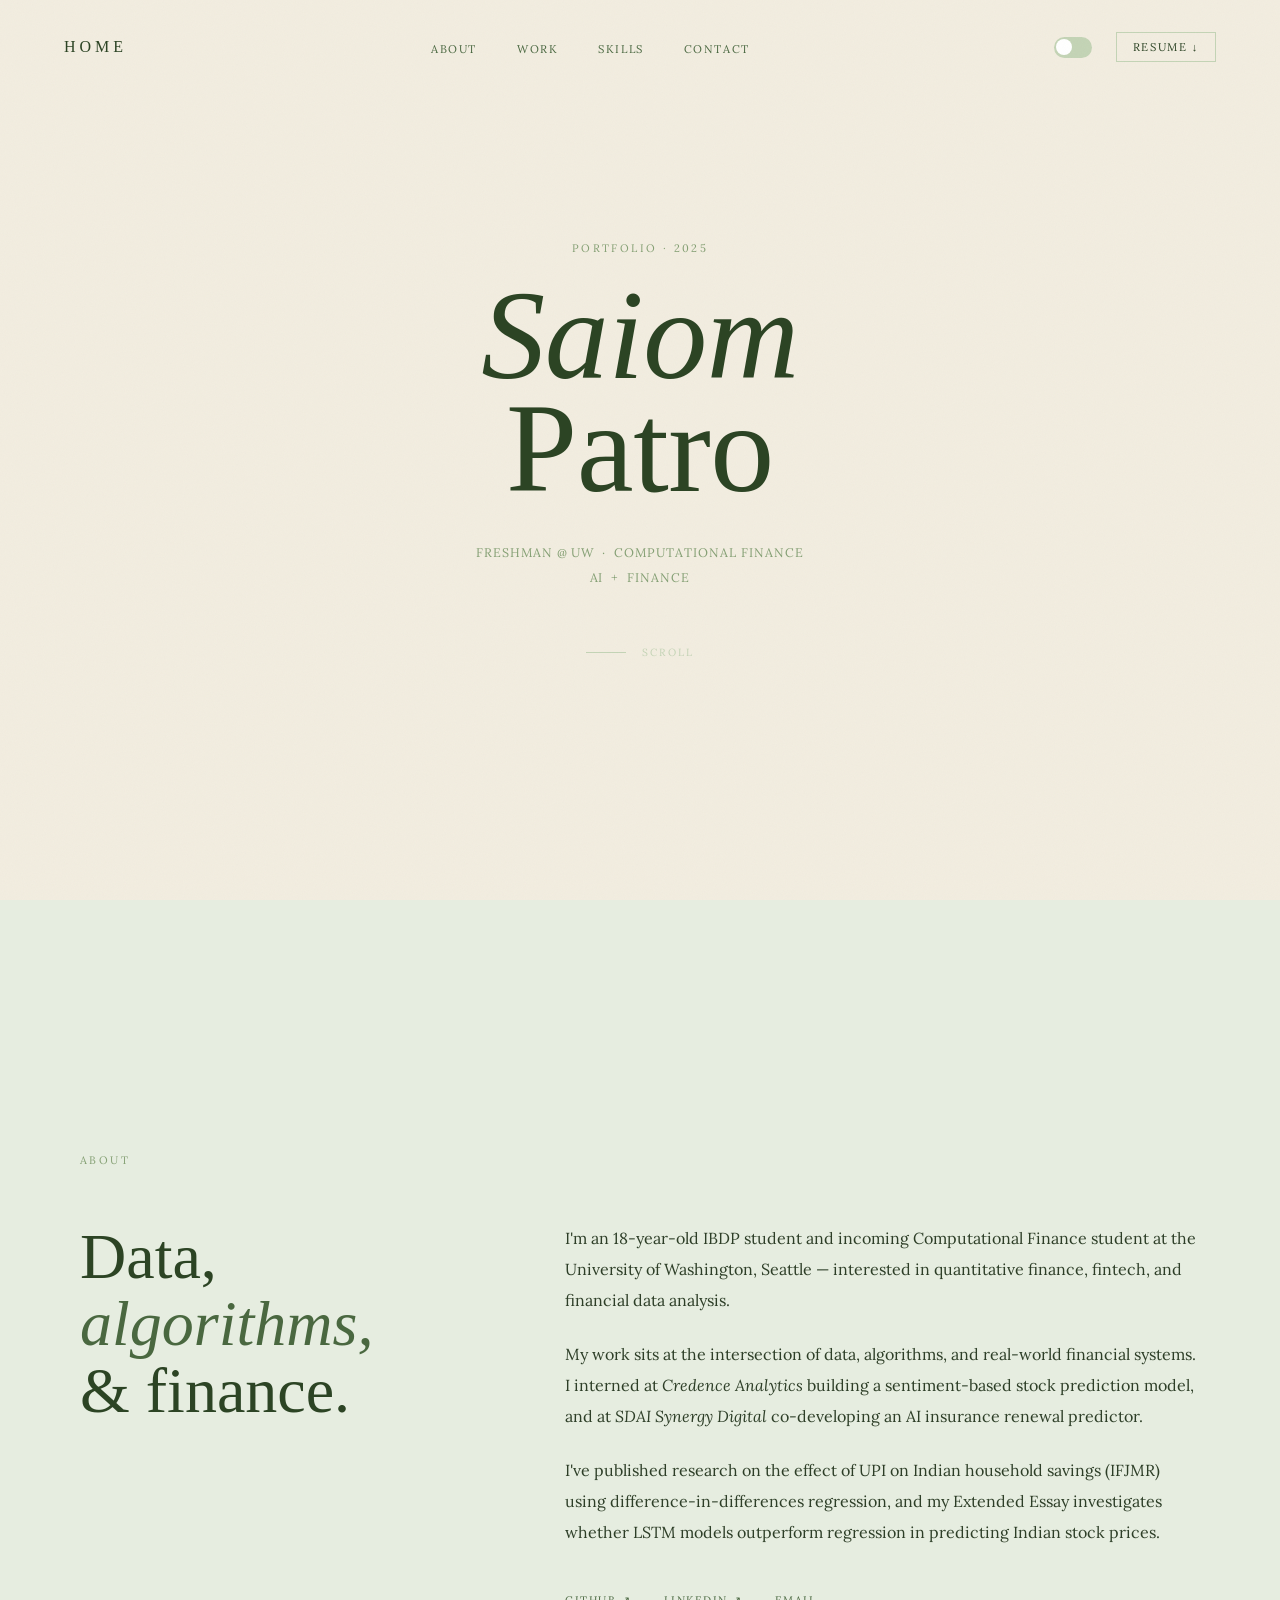
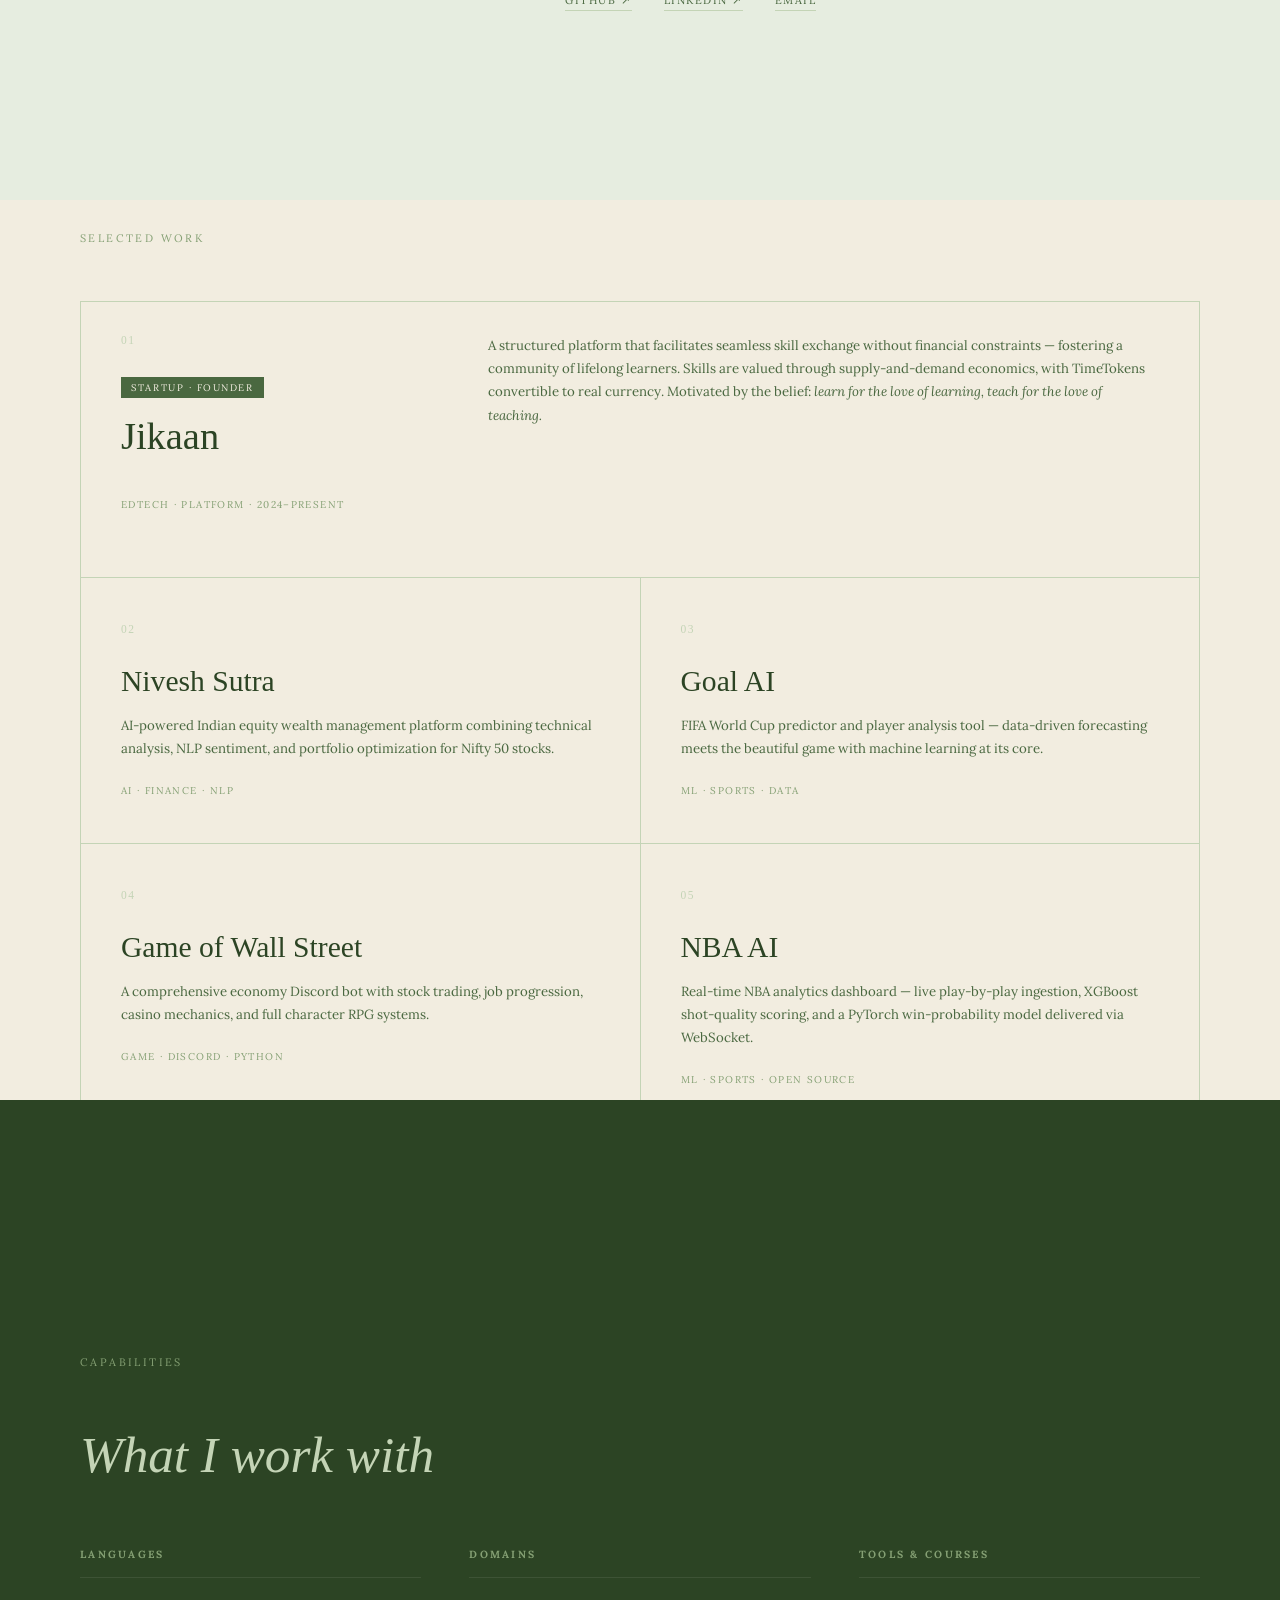
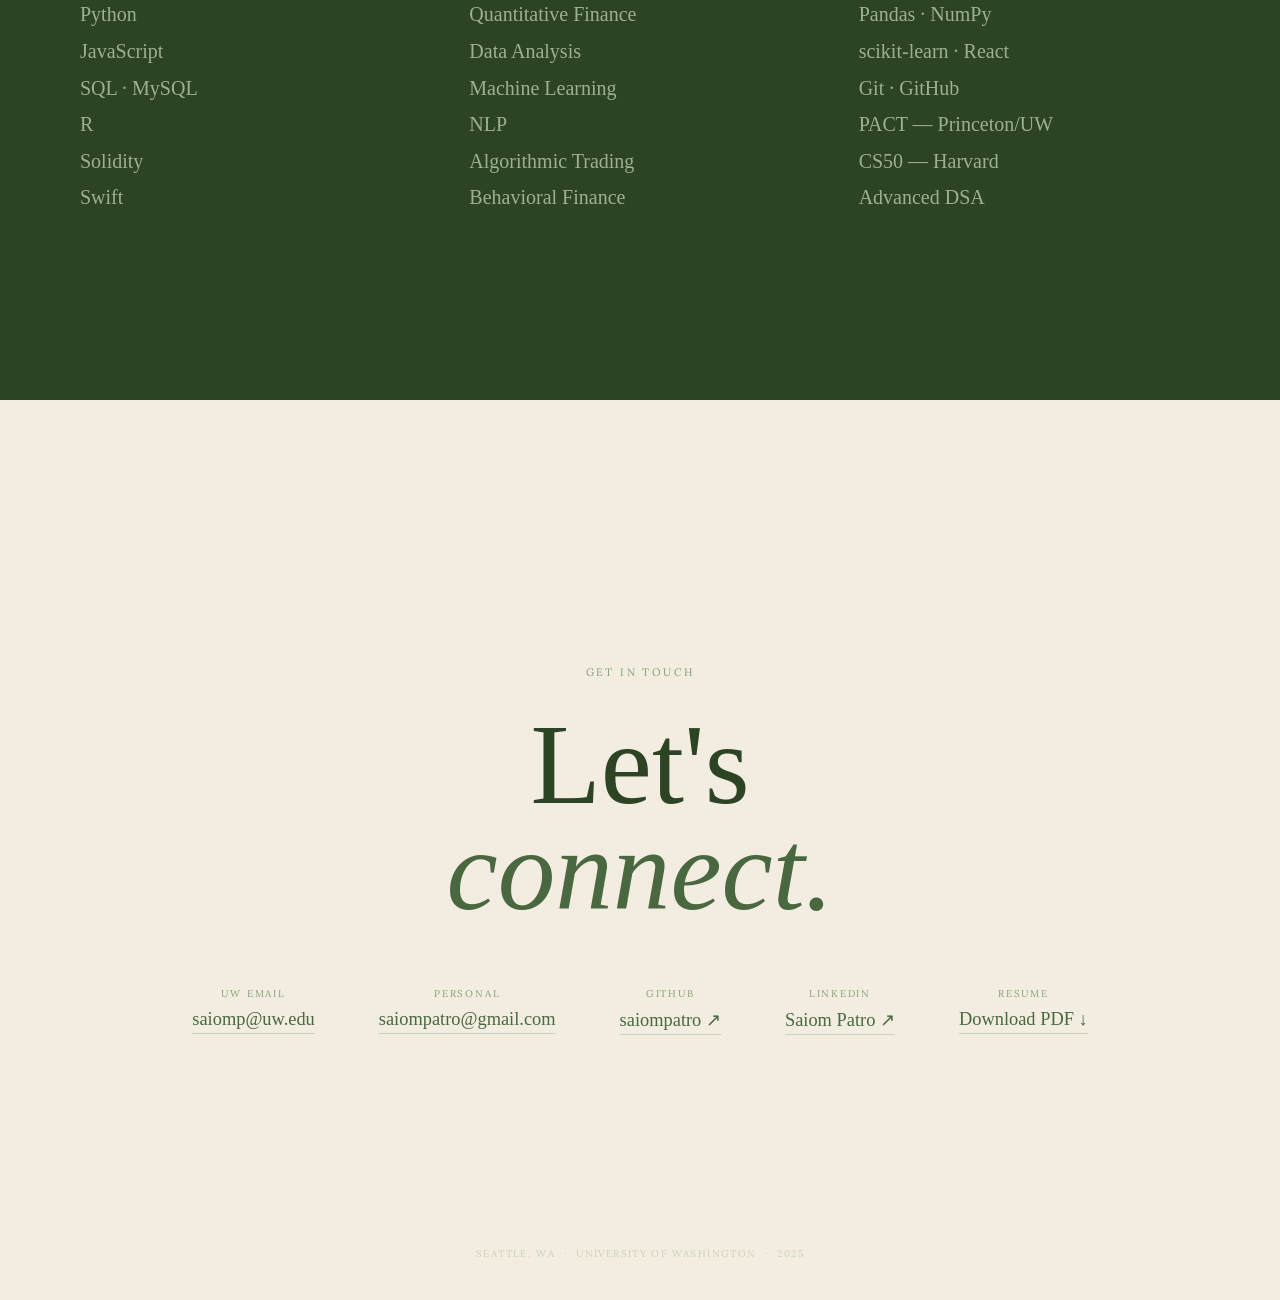
==== commit f60f65cd: "Add NBA AI project page and reorder projects list - Add projects/nba-ai.html (new project page: NBA " ====
--- a/index.html
+++ b/index.html
@@ -955,19 +955,19 @@
       <span class="project-view">View Project →</span>
     </div>
 
-    <div class="project-card" data-href="projects/credibility-compass.html">
+    <div class="project-card" data-href="projects/game-of-wall-street.html">
       <div class="project-num">04</div>
-      <h3 class="project-name">Credibility Compass</h3>
-      <p class="project-desc">An AI-integrated application that identifies whether a news article is real or fake — combating misinformation at scale.</p>
-      <span class="project-tag">NLP · AI · Classification</span>
-      <span class="project-view">View Project →</span>
-    </div>
-
-    <div class="project-card" data-href="projects/game-of-wall-street.html">
-      <div class="project-num">05</div>
       <h3 class="project-name">Game of Wall Street</h3>
       <p class="project-desc">A comprehensive economy Discord bot with stock trading, job progression, casino mechanics, and full character RPG systems.</p>
       <span class="project-tag">Game · Discord · Python</span>
+      <span class="project-view">View Project →</span>
+    </div>
+
+    <div class="project-card" data-href="projects/nba-ai.html">
+      <div class="project-num">05</div>
+      <h3 class="project-name">NBA AI</h3>
+      <p class="project-desc">Real-time NBA analytics dashboard — live play-by-play ingestion, XGBoost shot-quality scoring, and a PyTorch win-probability model delivered via WebSocket.</p>
+      <span class="project-tag">ML · Sports · Open Source</span>
       <span class="project-view">View Project →</span>
     </div>
 
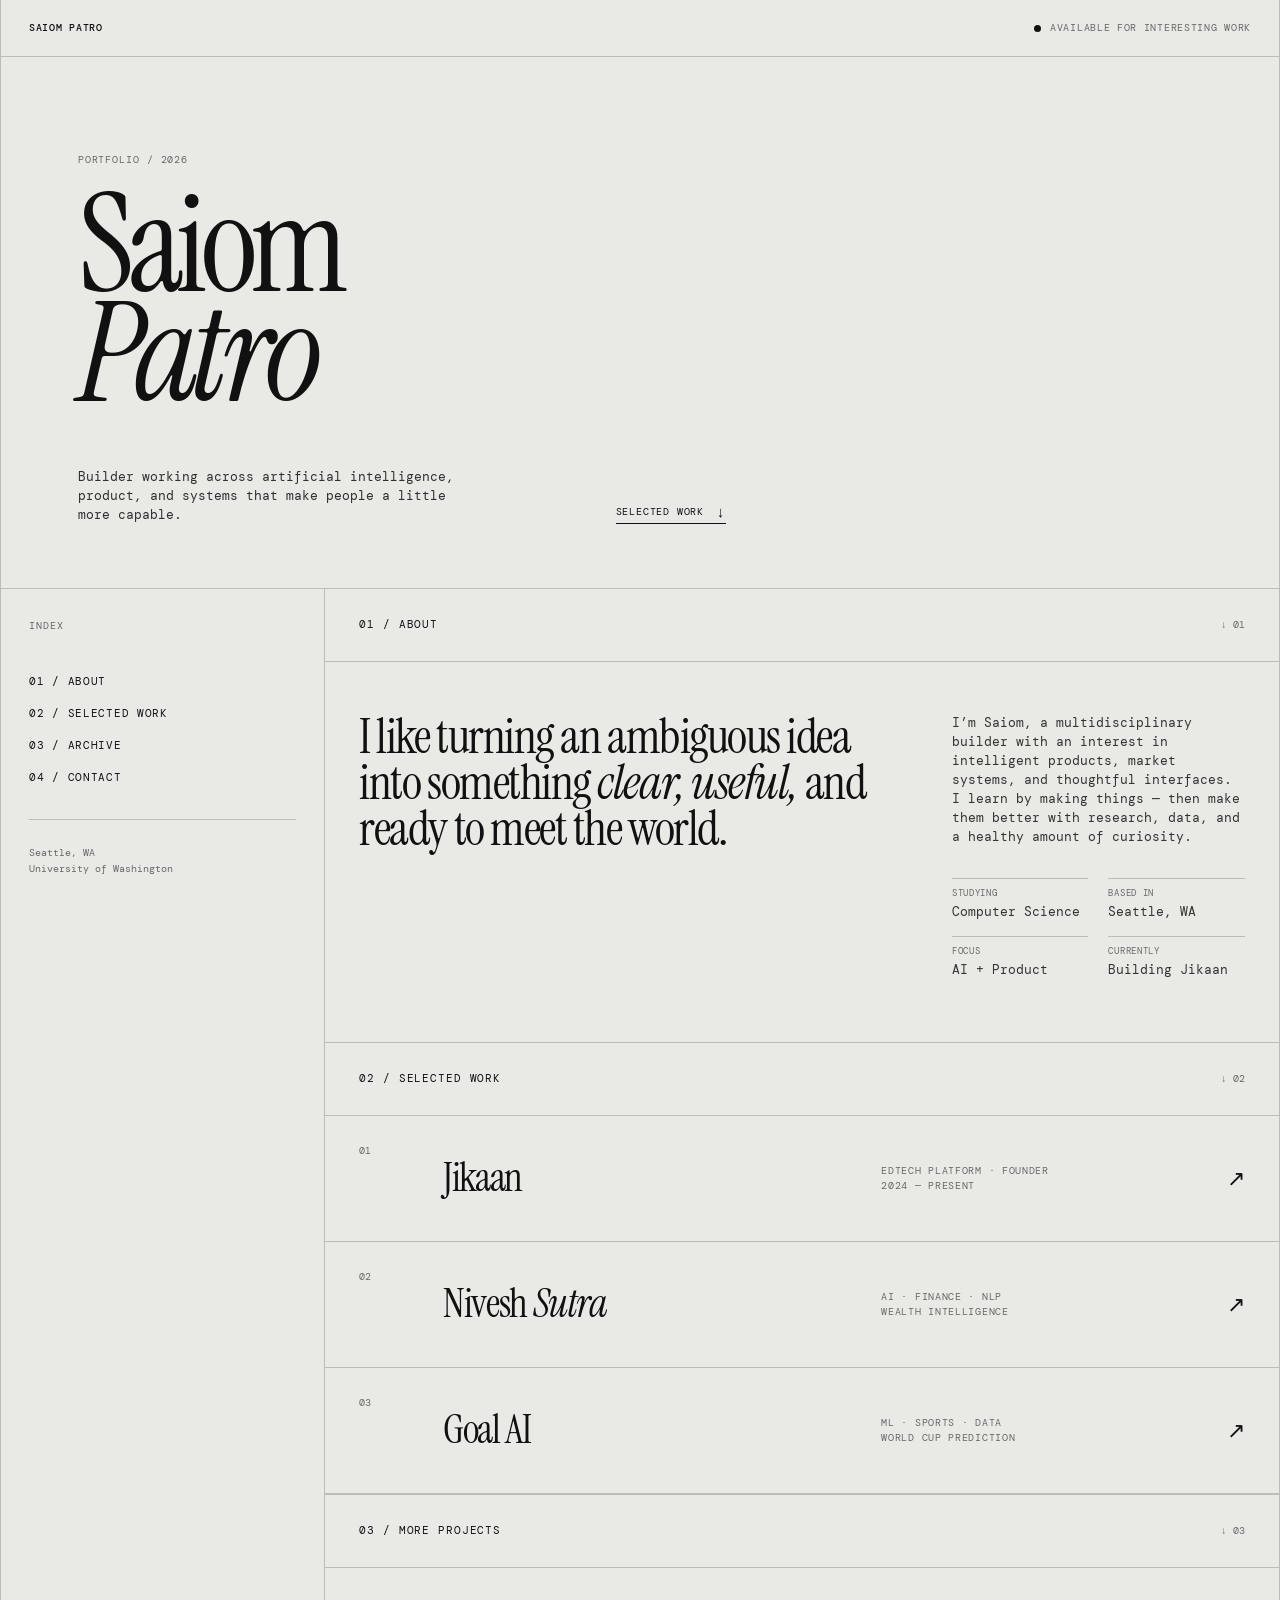
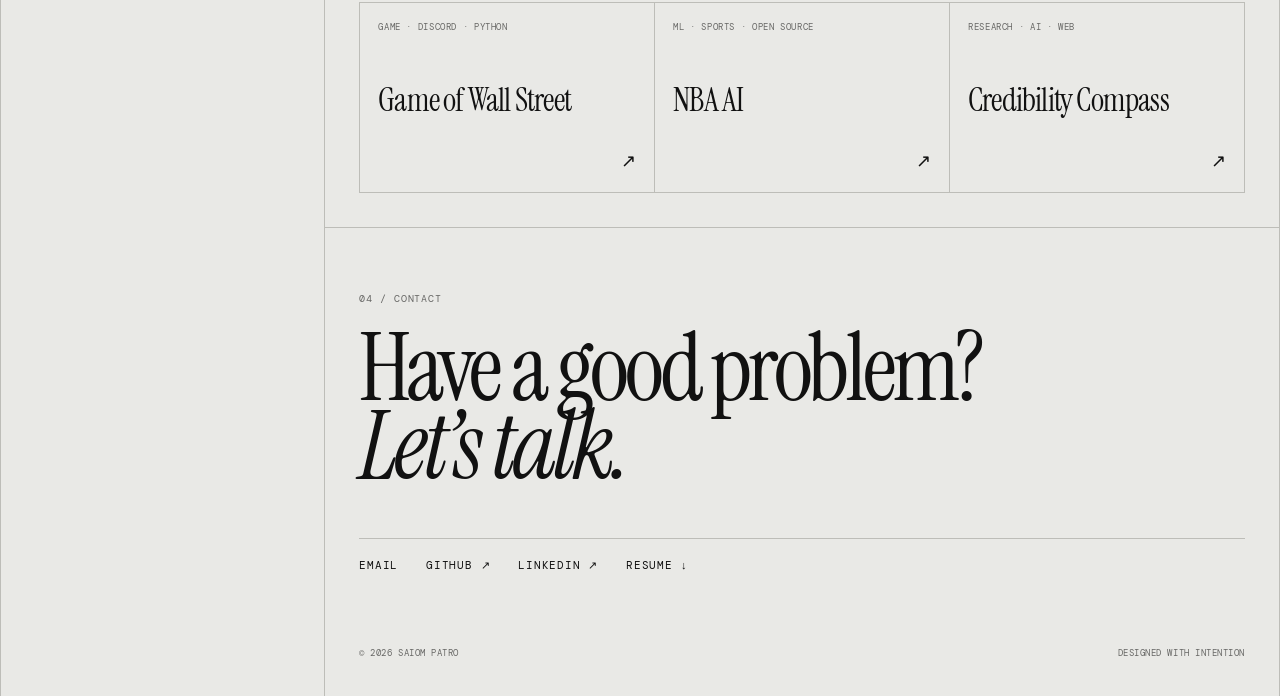
==== commit 175b40f5: "Redesign portfolio as a single-page vCard" ====
--- a/index.html
+++ b/index.html
@@ -1,1173 +1,38 @@
-<!DOCTYPE html>
+<!doctype html>
 <html lang="en">
 <head>
   <meta charset="UTF-8">
-  <meta name="viewport" content="width=device-width, initial-scale=1.0">
+  <meta name="viewport" content="width=device-width,initial-scale=1">
+  <meta name="description" content="Saiom Patro — builder, researcher, and designer of useful digital systems.">
   <title>Saiom Patro — Portfolio</title>
   <link rel="preconnect" href="https://fonts.googleapis.com">
   <link rel="preconnect" href="https://fonts.gstatic.com" crossorigin>
-  <link href="https://fonts.googleapis.com/css2?family=Cormorant+Garant:ital,wght@0,300;0,400;0,600;1,300;1,400;1,600&family=Lora:ital,wght@0,400;0,500;1,400&display=swap" rel="stylesheet">
+  <link href="https://fonts.googleapis.com/css2?family=DM+Mono:wght@400;500&family=Instrument+Serif:ital@0;1&display=swap" rel="stylesheet">
   <style>
-    /* ── Tokens ─────────────────────────── */
-    :root {
-      --cream:     #f2ede0;
-      --sage-xl:   #e6ede0;
-      --sage-l:    #c4d4b6;
-      --sage-m:    #85a074;
-      --sage-d:    #4a6840;
-      --sage-xd:   #2c4424;
-      --ink:       #1a2c14;
-      --font-d:    'Cormorant Garant', Georgia, serif;
-      --font-b:    'Lora', Georgia, serif;
-      --spacing:   1;
-    }
-
-    body.dark-theme {
-      --cream:   #1e2e19;
-      --sage-xl: #253620;
-      --sage-l:  #3d5535;
-      --sage-m:  #7a9a6a;
-      --sage-d:  #a8c898;
-      --sage-xd: #d8eacc;
-      --ink:     #e8f0e0;
-    }
-
-    *, *::before, *::after { margin: 0; padding: 0; box-sizing: border-box; }
-
-    html {
-      scroll-snap-type: y mandatory;
-      overflow-y: scroll;
-      height: 100%;
-    }
-
-    body {
-      background: var(--cream);
-      color: var(--ink);
-      font-family: var(--font-b);
-      transition: background 0.6s ease, color 0.6s ease;
-    }
-
-    /* Grain */
-    body::before {
-      content: '';
-      position: fixed;
-      inset: 0;
-      z-index: 9000;
-      pointer-events: none;
-      opacity: 0.035;
-      background-image: url("data:image/svg+xml,%3Csvg xmlns='http://www.w3.org/2000/svg' width='400' height='400'%3E%3Cfilter id='n'%3E%3CfeTurbulence type='fractalNoise' baseFrequency='0.9' numOctaves='4' stitchTiles='stitch'/%3E%3C/filter%3E%3Crect width='400' height='400' filter='url(%23n)'/%3E%3C/svg%3E");
-      mix-blend-mode: multiply;
-    }
-
-    /* ── Nav ───────────────────────────── */
-    nav {
-      position: fixed;
-      top: 0; left: 0; right: 0;
-      z-index: 500;
-      padding: 2rem 4rem;
-      display: flex;
-      justify-content: space-between;
-      align-items: center;
-    }
-
-    .nav-logo {
-      font-family: var(--font-d);
-      font-size: 1rem;
-      font-weight: 300;
-      letter-spacing: 0.25em;
-      text-transform: uppercase;
-      color: var(--sage-xd);
-      text-decoration: none;
-      transition: color 0.4s;
-    }
-
-    .nav-links {
-      display: flex;
-      gap: 2.5rem;
-      list-style: none;
-    }
-
-    .nav-links a {
-      font-family: var(--font-b);
-      font-size: 0.7rem;
-      letter-spacing: 0.14em;
-      text-transform: uppercase;
-      color: var(--sage-d);
-      text-decoration: none;
-      position: relative;
-      transition: color 0.3s;
-    }
-
-    .nav-links a::after {
-      content: '';
-      position: absolute;
-      bottom: -3px; left: 0;
-      width: 0; height: 1px;
-      background: var(--sage-m);
-      transition: width 0.35s ease;
-    }
-
-    .nav-links a:hover { color: var(--sage-xd); }
-    .nav-links a:hover::after { width: 100%; }
-
-    .nav-resume {
-      font-family: var(--font-b);
-      font-size: 0.7rem;
-      letter-spacing: 0.14em;
-      text-transform: uppercase;
-      color: var(--sage-xd);
-      text-decoration: none;
-      border: 1px solid var(--sage-l);
-      padding: 0.45rem 1rem;
-      transition: background 0.25s, color 0.25s, border-color 0.25s;
-    }
-
-    .nav-resume:hover {
-      background: var(--sage-xd);
-      color: var(--cream);
-      border-color: var(--sage-xd);
-    }
-
-    /* ── Sections ──────────────────────── */
-    section {
-      height: 100vh;
-      scroll-snap-align: start;
-      position: relative;
-      overflow: hidden;
-      display: flex;
-    }
-
-    /* ─────────────────────────────────────
-       01  HERO
-    ───────────────────────────────────── */
-    #hero {
-      background: var(--cream);
-      align-items: center;
-      justify-content: center;
-      padding: 0 5rem;
-      gap: 0;
-      transition: background 0.6s;
-    }
-
-    .hero-left {
-      flex: 0 1 auto;
-      display: flex;
-      flex-direction: column;
-      align-items: center;
-      text-align: center;
-      z-index: 2;
-    }
-
-    .hero-name { text-align: center; }
-
-    .hero-eyebrow {
-      font-size: 0.68rem;
-      letter-spacing: 0.22em;
-      text-transform: uppercase;
-      color: var(--sage-m);
-      margin-bottom: 1.5rem;
-    }
-
-    .hero-name {
-      font-family: var(--font-d);
-      font-weight: 300;
-      line-height: 0.88;
-      letter-spacing: -0.02em;
-      color: var(--sage-xd);
-    }
-
-    .hero-name .first {
-      font-style: italic;
-      font-size: clamp(5rem, 10vw, 10.5rem);
-      display: block;
-    }
-
-    .hero-name .last {
-      font-size: clamp(5rem, 10vw, 10.5rem);
-      display: block;
-    }
-
-    .hero-tagline {
-      margin-top: 2.2rem;
-      font-family: var(--font-b);
-      font-size: 0.78rem;
-      letter-spacing: 0.08em;
-      line-height: 2;
-      color: var(--sage-m);
-      text-transform: uppercase;
-    }
-
-    .hero-scroll {
-      margin-top: 3.5rem;
-      display: flex;
-      align-items: center;
-      gap: 1rem;
-      font-size: 0.65rem;
-      letter-spacing: 0.18em;
-      text-transform: uppercase;
-      color: var(--sage-l);
-    }
-
-    .scroll-line {
-      width: 40px; height: 1px;
-      background: var(--sage-l);
-      animation: breathe 2.4s ease-in-out infinite alternate;
-    }
-
-    @keyframes breathe {
-      from { width: 20px; opacity: 0.4; }
-      to   { width: 55px; opacity: 0.9; }
-    }
-
-    /* Figure container — mirrors .hero-left so the flame image lines up
-       with .hero-name and the flame tagline lines up with .hero-tagline */
-    .hero-figure {
-      width: 34%;
-      position: absolute;
-      right: 4rem;
-      top: 0;
-      bottom: 0;
-      display: flex;
-      flex-direction: column;
-      justify-content: flex-end;
-      align-items: center;
-      padding-bottom: 1rem;
-    }
-
-    .flame-image {
-      display: block;
-      width: auto;
-      max-width: 100%;
-      max-height: clamp(9rem, 18vw, 18.5rem);
-      object-fit: contain;
-      filter: drop-shadow(0 12px 40px rgba(74, 104, 64, 0.22));
-      animation: flame-float 6s ease-in-out infinite alternate;
-    }
-
-    @keyframes flame-float {
-      from { transform: translateY(0) scale(1); }
-      to   { transform: translateY(-8px) scale(1.015); }
-    }
-
-    .flame-tagline {
-      margin-top: 2.2rem;
-      min-height: 3.12rem;
-      display: flex;
-      align-items: center;
-      justify-content: center;
-      font-family: var(--font-d);
-      font-style: italic;
-      font-size: 0.95rem;
-      font-weight: 300;
-      letter-spacing: 0.06em;
-      color: var(--sage-d);
-      text-align: center;
-      opacity: 0.85;
-    }
-
-    .flame-spacer {
-      margin-top: 3.5rem;
-      height: 0.65rem;
-      visibility: hidden;
-    }
-
-    /* ─────────────────────────────────────
-       02  ABOUT
-    ───────────────────────────────────── */
-    #about {
-      background: var(--sage-xl);
-      padding: 9rem 5rem 5rem;
-      flex-direction: column;
-      justify-content: center;
-      transition: background 0.6s;
-    }
-
-    .section-eyebrow {
-      font-size: 0.68rem;
-      letter-spacing: 0.22em;
-      text-transform: uppercase;
-      color: var(--sage-m);
-      margin-bottom: 3.5rem;
-    }
-
-    .about-grid {
-      display: grid;
-      grid-template-columns: 1fr 1.7fr;
-      gap: 7rem;
-      align-items: start;
-    }
-
-    .about-heading {
-      font-family: var(--font-d);
-      font-size: clamp(2.8rem, 5vw, 5rem);
-      font-weight: 300;
-      line-height: 1.05;
-      color: var(--sage-xd);
-    }
-
-    .about-heading em {
-      font-style: italic;
-      color: var(--sage-d);
-    }
-
-    .about-body p {
-      font-size: 1rem;
-      line-height: 1.95;
-      color: var(--ink);
-      opacity: 0.9;
-    }
-
-    .about-body p + p { margin-top: 1.4rem; }
-
-    .about-links {
-      margin-top: 2.8rem;
-      display: flex;
-      gap: 2rem;
-      flex-wrap: wrap;
-    }
-
-    .pill-link {
-      font-size: 0.68rem;
-      letter-spacing: 0.14em;
-      text-transform: uppercase;
-      color: var(--sage-d);
-      text-decoration: none;
-      border-bottom: 1px solid var(--sage-l);
-      padding-bottom: 3px;
-      transition: color 0.25s, border-color 0.25s;
-    }
-
-    .pill-link:hover {
-      color: var(--sage-xd);
-      border-color: var(--sage-d);
-    }
-
-    /* ─────────────────────────────────────
-       03  PROJECTS
-    ───────────────────────────────────── */
-    #projects {
-      background: var(--cream);
-      padding: 9rem 5rem 5rem;
-      flex-direction: column;
-      justify-content: center;
-      transition: background 0.6s;
-    }
-
-    .projects-grid {
-      display: grid;
-      grid-template-columns: 1fr 1fr;
-      gap: 1px;
-      background: var(--sage-l);
-      border: 1px solid var(--sage-l);
-      margin-top: 0;
-    }
-
-    .project-card.featured {
-      grid-column: 1 / -1;
-      display: grid;
-      grid-template-columns: 1fr 2fr;
-      gap: 2rem;
-      align-items: start;
-      padding: 2rem 2.5rem;
-    }
-
-    .project-card.featured .project-name {
-      font-size: 2.4rem;
-    }
-
-    .project-card.featured .project-badge {
-      display: inline-block;
-      font-size: 0.6rem;
-      letter-spacing: 0.16em;
-      text-transform: uppercase;
-      background: var(--sage-d);
-      color: var(--cream);
-      padding: 0.25rem 0.65rem;
-      margin-bottom: 1rem;
-      transition: background 0.3s, color 0.3s;
-    }
-
-    .project-card.featured:hover .project-badge {
-      background: var(--sage-m);
-      color: var(--sage-xd);
-    }
-
-    .project-card {
-      background: var(--cream);
-      padding: 2.8rem 2.5rem;
-      position: relative;
-      overflow: hidden;
-      cursor: default;
-      transition: background 0.4s ease;
-    }
-
-    .project-card::before {
-      content: '';
-      position: absolute;
-      inset: 0;
-      background: var(--sage-xd);
-      transform: scaleY(0);
-      transform-origin: bottom;
-      transition: transform 0.45s cubic-bezier(0.76, 0, 0.24, 1);
-    }
-
-    .project-card:hover::before { transform: scaleY(1); }
-
-    .project-card > * { position: relative; z-index: 1; }
-
-    .project-num {
-      font-family: var(--font-d);
-      font-size: 0.72rem;
-      letter-spacing: 0.12em;
-      color: var(--sage-l);
-      margin-bottom: 1.8rem;
-      transition: color 0.3s;
-    }
-
-    .project-name {
-      font-family: var(--font-d);
-      font-size: 1.85rem;
-      font-weight: 400;
-      color: var(--sage-xd);
-      line-height: 1.15;
-      margin-bottom: 1rem;
-      transition: color 0.3s;
-    }
-
-    .project-desc {
-      font-size: 0.83rem;
-      line-height: 1.75;
-      color: var(--sage-d);
-      transition: color 0.3s;
-    }
-
-    .project-tag {
-      display: inline-block;
-      margin-top: 1.5rem;
-      font-size: 0.62rem;
-      letter-spacing: 0.14em;
-      text-transform: uppercase;
-      color: var(--sage-m);
-      transition: color 0.3s;
-    }
-
-    .project-card:hover .project-num  { color: var(--sage-m); }
-    .project-card:hover .project-name { color: var(--sage-xl); }
-    .project-card:hover .project-desc { color: var(--sage-l); }
-    .project-card:hover .project-tag  { color: var(--sage-m); }
-
-    .project-card[data-href] { cursor: pointer; }
-
-    .project-view {
-      display: inline-block;
-      margin-top: 1.2rem;
-      font-size: 0.6rem;
-      letter-spacing: 0.2em;
-      text-transform: uppercase;
-      color: transparent;
-      transition: color 0.3s;
-    }
-
-    .project-card[data-href]:hover .project-view { color: var(--sage-m); }
-
-    /* ─────────────────────────────────────
-       04  SKILLS
-    ───────────────────────────────────── */
-    #skills {
-      background: var(--sage-xd);
-      padding: 9rem 5rem 5rem;
-      flex-direction: column;
-      justify-content: center;
-      transition: background 0.6s;
-    }
-
-    #skills .section-eyebrow { color: var(--sage-m); }
-
-    .skills-heading {
-      font-family: var(--font-d);
-      font-size: clamp(2.2rem, 4vw, 3.8rem);
-      font-weight: 300;
-      font-style: italic;
-      color: var(--sage-l);
-      margin-bottom: 4rem;
-    }
-
-    .skills-grid {
-      display: grid;
-      grid-template-columns: repeat(3, 1fr);
-      gap: 3rem;
-    }
-
-    .skill-category h3 {
-      font-size: 0.65rem;
-      letter-spacing: 0.22em;
-      text-transform: uppercase;
-      color: var(--sage-m);
-      margin-bottom: 1.6rem;
-      padding-bottom: 1rem;
-      border-bottom: 1px solid rgba(255,255,255,0.08);
-    }
-
-    .skill-list {
-      list-style: none;
-      display: flex;
-      flex-direction: column;
-      gap: 0.85rem;
-    }
-
-    .skill-list li {
-      font-family: var(--font-d);
-      font-size: 1.25rem;
-      font-weight: 300;
-      color: var(--sage-l);
-      opacity: 0.75;
-      transition: opacity 0.2s;
-      cursor: default;
-    }
-
-    .skill-list li:hover { opacity: 1; }
-
-    /* ─────────────────────────────────────
-       05  CONTACT
-    ───────────────────────────────────── */
-    #contact {
-      background: var(--cream);
-      flex-direction: column;
-      align-items: center;
-      justify-content: center;
-      gap: 0;
-      transition: background 0.6s;
-    }
-
-    .contact-eyebrow {
-      font-size: 0.68rem;
-      letter-spacing: 0.22em;
-      text-transform: uppercase;
-      color: var(--sage-m);
-      margin-bottom: 2rem;
-    }
-
-    .contact-heading {
-      font-family: var(--font-d);
-      font-size: clamp(4rem, 9vw, 9rem);
-      font-weight: 300;
-      color: var(--sage-xd);
-      text-align: center;
-      line-height: 0.92;
-      margin-bottom: 4rem;
-    }
-
-    .contact-heading em {
-      font-style: italic;
-      color: var(--sage-d);
-    }
-
-    .contact-links {
-      display: flex;
-      gap: 4rem;
-      flex-wrap: wrap;
-      justify-content: center;
-    }
-
-    .contact-link {
-      display: flex;
-      flex-direction: column;
-      align-items: center;
-      gap: 0.6rem;
-      text-decoration: none;
-      transition: transform 0.25s ease;
-    }
-
-    .contact-link:hover { transform: translateY(-4px); }
-
-    .contact-link-label {
-      font-size: 0.62rem;
-      letter-spacing: 0.18em;
-      text-transform: uppercase;
-      color: var(--sage-m);
-    }
-
-    .contact-link-value {
-      font-family: var(--font-d);
-      font-size: 1.15rem;
-      font-weight: 400;
-      color: var(--sage-d);
-      border-bottom: 1px solid var(--sage-l);
-      padding-bottom: 3px;
-      transition: color 0.25s, border-color 0.25s;
-    }
-
-    .contact-link:hover .contact-link-value {
-      color: var(--sage-xd);
-      border-color: var(--sage-d);
-    }
-
-    .contact-footer {
-      position: absolute;
-      bottom: 2.5rem;
-      left: 50%;
-      transform: translateX(-50%);
-      font-size: 0.62rem;
-      letter-spacing: 0.14em;
-      text-transform: uppercase;
-      color: var(--sage-l);
-      white-space: nowrap;
-    }
-
-    /* ── Fade-up ────────────────────────── */
-    .fade-up {
-      opacity: 0;
-      transform: translateY(24px);
-      transition: opacity 0.85s ease, transform 0.85s ease;
-    }
-
-    .fade-up.delay-1 { transition-delay: 0.12s; }
-    .fade-up.delay-2 { transition-delay: 0.24s; }
-    .fade-up.delay-3 { transition-delay: 0.36s; }
-
-    .fade-up.visible {
-      opacity: 1;
-      transform: translateY(0);
-    }
-
-    /* ── Tweaks Panel ───────────────────── */
-    #tweaks-panel {
-      position: fixed;
-      bottom: 2rem;
-      right: 2rem;
-      background: var(--cream);
-      border: 1px solid var(--sage-l);
-      padding: 1.6rem 1.8rem;
-      z-index: 1000;
-      display: none;
-      min-width: 210px;
-      box-shadow: 0 8px 40px rgba(44,68,36,0.12);
-      transition: background 0.4s;
-    }
-
-    #tweaks-panel.open { display: block; }
-
-    .tweak-row {
-      display: flex;
-      justify-content: space-between;
-      align-items: center;
-      margin-bottom: 1.1rem;
-      gap: 1.5rem;
-    }
-
-    .tweak-label {
-      font-size: 0.78rem;
-      color: var(--ink);
-      font-family: var(--font-b);
-    }
-
-    .toggle-btn {
-      width: 38px;
-      height: 21px;
-      border-radius: 12px;
-      background: var(--sage-l);
-      cursor: pointer;
-      position: relative;
-      transition: background 0.35s;
-      border: none;
-      outline: none;
-      flex-shrink: 0;
-    }
-
-    .toggle-btn.on { background: var(--sage-d); }
-
-    .toggle-btn::after {
-      content: '';
-      position: absolute;
-      top: 2.5px; left: 2.5px;
-      width: 16px; height: 16px;
-      border-radius: 50%;
-      background: white;
-      transition: transform 0.35s cubic-bezier(0.34, 1.56, 0.64, 1);
-    }
-
-    .toggle-btn.on::after { transform: translateX(17px); }
-
-    /* ── Nav right group ───────────────────── */
-    .nav-right {
-      display: flex;
-      align-items: center;
-      gap: 1.5rem;
-    }
-
-    /* ── Nav adaptive colour ───────────────── */
-    nav { transition: background 0.4s ease; }
-
-    .nav-logo,
-    .nav-links a,
-    .nav-resume {
-      transition: color 0.4s ease, border-color 0.4s ease, background 0.25s ease;
-    }
-
-    nav.nav--inverted .nav-logo { color: #d8eacc; }
-    nav.nav--inverted .nav-links a { color: #a8c898; }
-    nav.nav--inverted .nav-links a:hover { color: #e6ede0; }
-    nav.nav--inverted .nav-links a::after { background: #a8c898; }
-    nav.nav--inverted .nav-resume {
-      color: #d8eacc;
-      border-color: rgba(216,234,204,0.45);
-    }
-    nav.nav--inverted .nav-resume:hover {
-      background: #d8eacc;
-      color: #1e2e19;
-      border-color: #d8eacc;
-    }
-
-    /* ── Hamburger ─────────────────────────── */
-    .nav-hamburger {
-      display: none;
-      flex-direction: column;
-      gap: 5px;
-      cursor: pointer;
-      padding: 4px;
-      background: none;
-      border: none;
-      z-index: 600;
-    }
-
-    .nav-hamburger span {
-      display: block;
-      width: 24px;
-      height: 1.5px;
-      background: var(--sage-xd);
-      transition: transform 0.35s ease, opacity 0.35s ease, background 0.4s ease;
-    }
-
-    nav.nav--inverted .nav-hamburger span { background: #d8eacc; }
-
-    .nav-hamburger.open span:nth-child(1) { transform: translateY(6.5px) rotate(45deg); }
-    .nav-hamburger.open span:nth-child(2) { opacity: 0; }
-    .nav-hamburger.open span:nth-child(3) { transform: translateY(-6.5px) rotate(-45deg); }
-
-    /* ── Mobile full-screen menu ───────────── */
-    @media (max-width: 768px) {
-      nav {
-        padding: 1.2rem 1.5rem;
-      }
-
-      .nav-hamburger { display: flex; }
-
-      .nav-links {
-        position: fixed;
-        inset: 0;
-        background: var(--cream);
-        flex-direction: column;
-        align-items: center;
-        justify-content: center;
-        gap: 2.5rem;
-        opacity: 0;
-        pointer-events: none;
-        transition: opacity 0.35s ease, background 0.6s;
-        z-index: 400;
-      }
-
-      .nav-links.open {
-        opacity: 1;
-        pointer-events: auto;
-      }
-
-      .nav-links a {
-        font-size: 1rem;
-        letter-spacing: 0.2em;
-      }
-
-      .nav-resume { display: none; }
-
-      .nav-links li:last-child::after {
-        content: '';
-        display: block;
-        margin-top: 1.5rem;
-      }
-
-      /* Hero */
-      #hero { padding: 0 1.5rem; }
-
-      .hero-name .first,
-      .hero-name .last {
-        font-size: clamp(3.5rem, 16vw, 6rem);
-      }
-
-      /* About */
-      #about { padding: 7rem 1.5rem 3rem; }
-
-      .about-grid {
-        grid-template-columns: 1fr;
-        gap: 2.5rem;
-      }
-
-      /* Projects */
-      #projects { padding: 7rem 1.5rem 3rem; }
-
-      .projects-grid {
-        grid-template-columns: 1fr;
-      }
-
-      .project-card.featured {
-        grid-template-columns: 1fr;
-        gap: 1rem;
-        padding: 1.8rem 1.5rem;
-      }
-
-      .project-card.featured .project-name { font-size: 1.85rem; }
-
-      .project-card { padding: 1.8rem 1.5rem; }
-
-      /* Skills */
-      #skills { padding: 7rem 1.5rem 3rem; }
-
-      .skills-grid { grid-template-columns: 1fr; gap: 2rem; }
-
-      /* Contact */
-      #contact { padding: 0 1.5rem; }
-
-      .contact-links { gap: 2rem; }
-
-      /* Allow sections to grow taller than viewport on mobile */
-      section {
-        height: auto;
-        min-height: 100svh;
-        min-height: 100vh;
-      }
-    }
-
-    /* ── Tablet ────────────────────────────── */
-    @media (min-width: 769px) and (max-width: 1024px) {
-      nav { padding: 1.5rem 2.5rem; }
-
-      #hero { padding: 0 3rem; }
-
-      #about { padding: 8rem 3rem 4rem; }
-      .about-grid { gap: 3rem; }
-
-      #projects { padding: 8rem 3rem 4rem; }
-
-      #skills { padding: 8rem 3rem 4rem; }
-      .skills-grid { grid-template-columns: repeat(2, 1fr); gap: 2.5rem; }
-
-      #contact { padding: 0 3rem; }
-
-      .contact-links { gap: 2.5rem; }
-    }
+    :root{--paper:#e9e9e6;--ink:#111;--muted:#686866;--line:#bdbdb8;--soft:#deded9;--serif:"Instrument Serif",Georgia,serif;--mono:"DM Mono","Courier New",monospace}*{box-sizing:border-box}html{scroll-behavior:smooth}body{margin:0;background:var(--paper);color:var(--ink);font:13px/1.45 var(--mono);-webkit-font-smoothing:antialiased}a{color:inherit;text-decoration:none}a:focus-visible{outline:2px solid var(--ink);outline-offset:4px}.shell{max-width:1440px;min-height:100vh;margin:auto;border-inline:1px solid var(--line)}
+    .topbar{min-height:57px;padding:0 28px;border-bottom:1px solid var(--line);display:flex;align-items:center;justify-content:space-between;text-transform:uppercase;letter-spacing:.07em;font-size:10px}.topbar__name{font-weight:500}.topbar__status{display:flex;gap:9px;align-items:center;color:var(--muted)}.topbar__status:before{content:"";width:7px;height:7px;border-radius:50%;background:var(--ink)}
+    .intro{padding:7.5vw 6vw 5vw;border-bottom:1px solid var(--line)}.eyebrow,.label{margin:0 0 22px;color:var(--muted);text-transform:uppercase;letter-spacing:.09em;font-size:10px}h1,h2,h3,p{margin-top:0}h1{max-width:1060px;margin-bottom:28px;font:400 clamp(4.25rem,10.8vw,10.5rem)/.79 var(--serif);letter-spacing:-.045em}.intro__footer{max-width:900px;margin-top:60px;display:grid;grid-template-columns:minmax(220px,1.15fr) minmax(220px,.85fr);gap:48px;align-items:end}.intro__footer p{max-width:390px;margin:0;color:#30302e}.text-link{display:inline-flex;gap:12px;align-items:center;width:max-content;padding-bottom:4px;border-bottom:1px solid var(--ink);text-transform:uppercase;letter-spacing:.08em;font-size:10px;transition:opacity .2s}.text-link:hover{opacity:.55}.text-link span{font-size:15px;line-height:8px}
+    .content{display:grid;grid-template-columns:minmax(200px,.34fr) minmax(0,1fr)}.rail{padding:30px 28px;border-right:1px solid var(--line)}.rail nav{position:sticky;top:30px}.rail__title{margin:0 0 32px;color:var(--muted);text-transform:uppercase;letter-spacing:.09em;font-size:10px}.rail a{display:block;padding:8px 0;text-transform:uppercase;letter-spacing:.065em;font-size:11px;transition:padding .2s,color .2s}.rail a:hover{padding-left:7px;color:var(--muted)}.rail .rule{margin:25px 0;border:0;border-top:1px solid var(--line)}.rail__note{margin:0;color:var(--muted);font-size:10px;line-height:1.6}main{min-width:0}section{scroll-margin-top:20px}.section-head{min-height:73px;padding:0 34px;border-bottom:1px solid var(--line);display:flex;align-items:center;justify-content:space-between}.section-head h2{margin:0;font-size:11px;font-weight:400;text-transform:uppercase;letter-spacing:.08em}.section-head span{color:var(--muted);font-size:10px}
+    .about{padding:52px 34px 62px;border-bottom:1px solid var(--line)}.about__grid{display:grid;grid-template-columns:1.3fr .7fr;gap:48px}.about__statement{max-width:650px;margin:0;font:clamp(2.2rem,3.8vw,4.25rem)/.94 var(--serif);letter-spacing:-.03em}.about__detail{align-self:end;color:#343432}.about__detail p{margin-bottom:20px}.facts{display:grid;grid-template-columns:1fr 1fr;gap:14px 20px;margin-top:32px}.fact{padding-top:8px;border-top:1px solid var(--line)}.fact span{display:block;margin-bottom:3px;color:var(--muted);font-size:9px;text-transform:uppercase;letter-spacing:.08em}
+    .work-list{border-bottom:1px solid var(--line)}.work-item{min-height:126px;padding:23px 34px;border-bottom:1px solid var(--line);display:grid;grid-template-columns:64px minmax(190px,1fr) minmax(185px,.75fr) 30px;gap:20px;align-items:center;transition:background .22s,padding .22s}.work-item:hover{padding-left:42px;background:var(--soft)}.work-no{align-self:start;padding-top:5px;color:var(--muted);font-size:10px}.work-title{font:clamp(2rem,3.1vw,3.4rem)/.88 var(--serif);letter-spacing:-.035em}.work-title em,.about__statement em,.contact__line em{font-style:italic}.work-meta{color:var(--muted);font-size:10px;text-transform:uppercase;letter-spacing:.07em}.work-arrow{justify-self:end;font-size:22px;transition:transform .22s}.work-item:hover .work-arrow{transform:translate(4px,-4px)}
+    .archive{padding:34px;border-bottom:1px solid var(--line)}.archive__grid{display:grid;grid-template-columns:repeat(3,1fr);border-top:1px solid var(--line);border-left:1px solid var(--line)}.mini-project{min-height:190px;padding:18px;border-right:1px solid var(--line);border-bottom:1px solid var(--line);display:flex;flex-direction:column;justify-content:space-between;transition:background .2s}.mini-project:hover{background:var(--soft)}.mini-project__type{color:var(--muted);text-transform:uppercase;letter-spacing:.07em;font-size:9px}.mini-project h3{margin:18px 0 0;font:400 2rem/.9 var(--serif);letter-spacing:-.025em}.mini-project__arrow{text-align:right;font-size:18px}
+    .contact{padding:64px 34px 36px}.contact__line{margin:0 0 52px;font:clamp(3rem,7.4vw,7.5rem)/.83 var(--serif);letter-spacing:-.045em}.contact__links{display:flex;flex-wrap:wrap;gap:12px 28px;padding-top:19px;border-top:1px solid var(--line)}.contact__links a{border-bottom:1px solid transparent;font-size:11px;text-transform:uppercase;letter-spacing:.07em}.contact__links a:hover{border-color:var(--ink)}.footer{margin-top:72px;display:flex;justify-content:space-between;gap:20px;color:var(--muted);font-size:9px;text-transform:uppercase;letter-spacing:.06em}
+    @media(max-width:760px){.shell{border:0}.topbar{padding:0 18px}.topbar__status{font-size:8px}.intro{padding:18vw 18px 11vw}h1{font-size:clamp(4.1rem,19vw,7.5rem)}.intro__footer{grid-template-columns:1fr;gap:28px;margin-top:43px}.content{display:block}.rail{padding:0;border-right:0;border-bottom:1px solid var(--line)}.rail nav{position:static;display:flex;overflow-x:auto;padding:0 18px}.rail__title,.rail .rule,.rail__note{display:none}.rail a{flex:0 0 auto;padding:16px 12px;font-size:9px}.rail a:first-child{padding-left:0}.section-head{min-height:58px;padding:0 18px}.about{padding:38px 18px 43px}.about__grid{grid-template-columns:1fr;gap:35px}.about__statement{font-size:2.8rem}.work-item{min-height:108px;padding:21px 18px;grid-template-columns:34px minmax(0,1fr) 22px;gap:12px}.work-item:hover{padding-left:23px}.work-meta{grid-column:2;grid-row:2;font-size:8px}.work-arrow{grid-column:3;grid-row:1/span 2}.archive{padding:25px 18px}.archive__grid{grid-template-columns:1fr}.mini-project{min-height:135px}.contact{padding:47px 18px 25px}.contact__line{margin-bottom:43px;font-size:4.5rem}.footer{flex-direction:column;gap:8px;margin-top:55px}}
   </style>
 </head>
 <body>
-
-<!-- ── Navigation ─────────────────────────── -->
-<nav id="main-nav">
-  <a href="#hero" class="nav-logo">Home</a>
-  <ul class="nav-links" id="nav-links">
-    <li><a href="#about">About</a></li>
-    <li><a href="#projects">Work</a></li>
-    <li><a href="#skills">Skills</a></li>
-    <li><a href="#contact">Contact</a></li>
-  </ul>
-  <div class="nav-right">
-    <button class="toggle-btn" id="nav-dark-btn" aria-label="Toggle dark mode"></button>
-    <a href="uploads/SAIOM RESUME.pdf" class="nav-resume" download>Resume ↓</a>
-  </div>
-  <button class="nav-hamburger" id="nav-hamburger" aria-label="Toggle navigation">
-    <span></span>
-    <span></span>
-    <span></span>
-  </button>
-</nav>
-
-<!-- ── 01 HERO ────────────────────────────── -->
-<section id="hero" data-screen-label="01 Hero" data-nav-dark-bg="false">
-
-  <div class="hero-left">
-    <p class="hero-eyebrow">Portfolio · 2025</p>
-    <h1 class="hero-name">
-      <span class="first">Saiom</span>
-      <span class="last">Patro</span>
-    </h1>
-    <p class="hero-tagline">
-      Freshman @ UW &nbsp;·&nbsp; Computational Finance<br>
-      AI &nbsp;+&nbsp; Finance
-    </p>
-    <div class="hero-scroll">
-      <div class="scroll-line"></div>
-      Scroll
+  <div class="shell">
+    <header class="topbar"><a class="topbar__name" href="#top">Saiom Patro</a><div class="topbar__status">Available for interesting work</div></header>
+    <section class="intro" id="top"><p class="eyebrow">Portfolio / 2026</p><h1>Saiom<br><em>Patro</em></h1><div class="intro__footer"><p>Builder working across artificial intelligence, product, and systems that make people a little more capable.</p><a class="text-link" href="#work">Selected work <span>↓</span></a></div></section>
+    <div class="content">
+      <aside class="rail"><nav aria-label="Page sections"><p class="rail__title">Index</p><a href="#about">01 / About</a><a href="#work">02 / Selected work</a><a href="#archive">03 / Archive</a><a href="#contact">04 / Contact</a><hr class="rule"><p class="rail__note">Seattle, WA<br>University of Washington</p></nav></aside>
+      <main>
+        <section id="about"><div class="section-head"><h2>01 / About</h2><span>↓ 01</span></div><div class="about"><div class="about__grid"><p class="about__statement">I like turning an ambiguous idea into something <em>clear, useful,</em> and ready to meet the world.</p><div class="about__detail"><p>I’m Saiom, a multidisciplinary builder with an interest in intelligent products, market systems, and thoughtful interfaces. I learn by making things — then make them better with research, data, and a healthy amount of curiosity.</p><div class="facts"><div class="fact"><span>Studying</span>Computer Science</div><div class="fact"><span>Based in</span>Seattle, WA</div><div class="fact"><span>Focus</span>AI + Product</div><div class="fact"><span>Currently</span>Building Jikaan</div></div></div></div></div></section>
+        <section id="work"><div class="section-head"><h2>02 / Selected work</h2><span>↓ 02</span></div><div class="work-list"><a class="work-item" href="projects/jikaan.html"><span class="work-no">01</span><span class="work-title">Jikaan</span><span class="work-meta">EdTech platform · Founder<br>2024 — Present</span><span class="work-arrow">↗</span></a><a class="work-item" href="projects/nivesh-sutra.html"><span class="work-no">02</span><span class="work-title">Nivesh <em>Sutra</em></span><span class="work-meta">AI · Finance · NLP<br>Wealth intelligence</span><span class="work-arrow">↗</span></a><a class="work-item" href="projects/goal-ai.html"><span class="work-no">03</span><span class="work-title">Goal AI</span><span class="work-meta">ML · Sports · Data<br>World Cup prediction</span><span class="work-arrow">↗</span></a></div></section>
+        <section id="archive"><div class="section-head"><h2>03 / More projects</h2><span>↓ 03</span></div><div class="archive"><div class="archive__grid"><a class="mini-project" href="projects/game-of-wall-street.html"><span class="mini-project__type">Game · Discord · Python</span><h3>Game of Wall Street</h3><span class="mini-project__arrow">↗</span></a><a class="mini-project" href="projects/nba-ai.html"><span class="mini-project__type">ML · Sports · Open source</span><h3>NBA AI</h3><span class="mini-project__arrow">↗</span></a><a class="mini-project" href="projects/credibility-compass.html"><span class="mini-project__type">Research · AI · Web</span><h3>Credibility Compass</h3><span class="mini-project__arrow">↗</span></a></div></div></section>
+        <section id="contact" class="contact"><p class="label">04 / Contact</p><p class="contact__line">Have a good problem?<br><em>Let’s talk.</em></p><div class="contact__links"><a href="mailto:saiompatro@gmail.com">Email</a><a href="https://github.com/saiompatro" target="_blank" rel="noreferrer">GitHub ↗</a><a href="https://www.linkedin.com/in/saiom-patro-5b200728b/" target="_blank" rel="noreferrer">LinkedIn ↗</a><a href="uploads/SAIOM%20RESUME.pdf" download>Resume ↓</a></div><footer class="footer"><span>© 2026 Saiom Patro</span><span>Designed with intention</span></footer></section>
+      </main>
     </div>
   </div>
-
-</section>
-
-<!-- ── 02 ABOUT ───────────────────────────── -->
-<section id="about" data-screen-label="02 About" data-nav-dark-bg="false">
-  <p class="section-eyebrow fade-up">About</p>
-  <div class="about-grid">
-    <div class="fade-up delay-1">
-      <h2 class="about-heading">
-        Data,<br><em>algorithms,</em><br>& finance.
-      </h2>
-    </div>
-    <div class="about-body fade-up delay-2">
-      <p>I'm an 18-year-old IBDP student and incoming Computational Finance student at the University of Washington, Seattle — interested in quantitative finance, fintech, and financial data analysis.</p>
-      <p>My work sits at the intersection of data, algorithms, and real-world financial systems. I interned at <em>Credence Analytics</em> building a sentiment-based stock prediction model, and at <em>SDAI Synergy Digital</em> co-developing an AI insurance renewal predictor.</p>
-      <p>I've published research on the effect of UPI on Indian household savings (IFJMR) using difference-in-differences regression, and my Extended Essay investigates whether LSTM models outperform regression in predicting Indian stock prices.</p>
-      <div class="about-links">
-        <a href="https://github.com/saiompatro" class="pill-link" target="_blank">GitHub ↗</a>
-        <a href="https://www.linkedin.com/in/saiom-patro-5b200728b/" class="pill-link" target="_blank">LinkedIn ↗</a>
-        <a href="mailto:saiomp@uw.edu" class="pill-link">Email</a>
-      </div>
-    </div>
-  </div>
-</section>
-
-<!-- ── 03 PROJECTS ────────────────────────── -->
-<section id="projects" data-screen-label="03 Projects" data-nav-dark-bg="false">
-  <p class="section-eyebrow fade-up">Selected Work</p>
-  <div class="projects-grid fade-up delay-1">
-
-    <!-- Featured: Jikaan -->
-    <div class="project-card featured" data-href="projects/jikaan.html">
-      <div class="project-left">
-        <div class="project-num">01</div>
-        <span class="project-badge">Startup · Founder</span>
-        <h3 class="project-name">Jikaan</h3>
-        <span class="project-tag">EdTech · Platform · 2024–Present</span>
-        <span class="project-view">View Project →</span>
-      </div>
-      <div class="project-right">
-        <p class="project-desc">A structured platform that facilitates seamless skill exchange without financial constraints — fostering a community of lifelong learners. Skills are valued through supply-and-demand economics, with TimeTokens convertible to real currency. Motivated by the belief: <em>learn for the love of learning, teach for the love of teaching.</em></p>
-      </div>
-    </div>
-
-    <div class="project-card" data-href="projects/nivesh-sutra.html">
-      <div class="project-num">02</div>
-      <h3 class="project-name">Nivesh Sutra</h3>
-      <p class="project-desc">AI-powered Indian equity wealth management platform combining technical analysis, NLP sentiment, and portfolio optimization for Nifty 50 stocks.</p>
-      <span class="project-tag">AI · Finance · NLP</span>
-      <span class="project-view">View Project →</span>
-    </div>
-
-    <div class="project-card" data-href="projects/goal-ai.html">
-      <div class="project-num">03</div>
-      <h3 class="project-name">Goal AI</h3>
-      <p class="project-desc">FIFA World Cup predictor and player analysis tool — data-driven forecasting meets the beautiful game with machine learning at its core.</p>
-      <span class="project-tag">ML · Sports · Data</span>
-      <span class="project-view">View Project →</span>
-    </div>
-
-    <div class="project-card" data-href="projects/game-of-wall-street.html">
-      <div class="project-num">04</div>
-      <h3 class="project-name">Game of Wall Street</h3>
-      <p class="project-desc">A comprehensive economy Discord bot with stock trading, job progression, casino mechanics, and full character RPG systems.</p>
-      <span class="project-tag">Game · Discord · Python</span>
-      <span class="project-view">View Project →</span>
-    </div>
-
-    <div class="project-card" data-href="projects/nba-ai.html">
-      <div class="project-num">05</div>
-      <h3 class="project-name">NBA AI</h3>
-      <p class="project-desc">Real-time NBA analytics dashboard — live play-by-play ingestion, XGBoost shot-quality scoring, and a PyTorch win-probability model delivered via WebSocket.</p>
-      <span class="project-tag">ML · Sports · Open Source</span>
-      <span class="project-view">View Project →</span>
-    </div>
-
-  </div>
-</section>
-
-<!-- ── 04 SKILLS ──────────────────────────── -->
-<section id="skills" data-screen-label="04 Skills" data-nav-dark-bg="true">
-  <p class="section-eyebrow fade-up">Capabilities</p>
-  <h2 class="skills-heading fade-up delay-1">What I work with</h2>
-  <div class="skills-grid fade-up delay-2">
-
-    <div class="skill-category">
-      <h3>Languages</h3>
-      <ul class="skill-list">
-        <li>Python</li>
-        <li>JavaScript</li>
-        <li>SQL · MySQL</li>
-        <li>R</li>
-        <li>Solidity</li>
-        <li>Swift</li>
-      </ul>
-    </div>
-
-    <div class="skill-category">
-      <h3>Domains</h3>
-      <ul class="skill-list">
-        <li>Quantitative Finance</li>
-        <li>Data Analysis</li>
-        <li>Machine Learning</li>
-        <li>NLP</li>
-        <li>Algorithmic Trading</li>
-        <li>Behavioral Finance</li>
-      </ul>
-    </div>
-
-    <div class="skill-category">
-      <h3>Tools & Courses</h3>
-      <ul class="skill-list">
-        <li>Pandas · NumPy</li>
-        <li>scikit-learn · React</li>
-        <li>Git · GitHub</li>
-        <li>PACT — Princeton/UW</li>
-        <li>CS50 — Harvard</li>
-        <li>Advanced DSA</li>
-      </ul>
-    </div>
-
-  </div>
-</section>
-
-<!-- ── 05 CONTACT ─────────────────────────── -->
-<section id="contact" data-screen-label="05 Contact" data-nav-dark-bg="false">
-  <p class="contact-eyebrow fade-up">Get in touch</p>
-  <h2 class="contact-heading fade-up delay-1">
-    Let's<br><em>connect.</em>
-  </h2>
-  <div class="contact-links fade-up delay-2">
-    <a href="mailto:saiomp@uw.edu" class="contact-link">
-      <span class="contact-link-label">UW Email</span>
-      <span class="contact-link-value">saiomp@uw.edu</span>
-    </a>
-    <a href="mailto:saiompatro@gmail.com" class="contact-link">
-      <span class="contact-link-label">Personal</span>
-      <span class="contact-link-value">saiompatro@gmail.com</span>
-    </a>
-    <a href="https://github.com/saiompatro" class="contact-link" target="_blank">
-      <span class="contact-link-label">GitHub</span>
-      <span class="contact-link-value">saiompatro ↗</span>
-    </a>
-    <a href="https://www.linkedin.com/in/saiom-patro-5b200728b/" class="contact-link" target="_blank">
-      <span class="contact-link-label">LinkedIn</span>
-      <span class="contact-link-value">Saiom Patro ↗</span>
-    </a>
-    <a href="uploads/SAIOM RESUME.pdf" class="contact-link" download>
-      <span class="contact-link-label">Resume</span>
-      <span class="contact-link-value">Download PDF ↓</span>
-    </a>
-  </div>
-  <p class="contact-footer">Seattle, WA &nbsp;·&nbsp; University of Washington &nbsp;·&nbsp; 2025</p>
-</section>
-
-<!-- ── Tweaks Panel (hidden — dark mode lives in nav) ───────────────────── -->
-<div id="tweaks-panel" style="display: none !important;">
-  <div class="tweak-row">
-    <span class="tweak-label">Dark mode</span>
-    <button class="toggle-btn" id="dark-btn" aria-label="Toggle dark mode"></button>
-  </div>
-</div>
-
-<script>
-  const TWEAK_DEFAULTS = { "darkMode": false };
-  let tweaks = { ...TWEAK_DEFAULTS };
-
-  const mainNav = document.getElementById('main-nav');
-
-  /* ── Dark mode ───────────────────────── */
-  const darkBtn = document.getElementById('dark-btn');
-  const navDarkBtn = document.getElementById('nav-dark-btn');
-
-  function applyDark(on) {
-    document.body.classList.toggle('dark-theme', on);
-    darkBtn.classList.toggle('on', on);
-    navDarkBtn.classList.toggle('on', on);
-    tweaks.darkMode = on;
-    localStorage.setItem('dark-mode', on);
-    updateNavScheme();
-  }
-
-  // Restore dark mode preference from localStorage
-  const savedDark = localStorage.getItem('dark-mode') === 'true';
-  if (savedDark) applyDark(true);
-
-  darkBtn.addEventListener('click', () => applyDark(!tweaks.darkMode));
-  navDarkBtn.addEventListener('click', () => applyDark(!tweaks.darkMode));
-
-  /* ── Nav adaptive colour ─────────────── */
-  let currentSection = document.querySelector('section');
-
-  function updateNavScheme() {
-    if (!currentSection) return;
-    const sectionHasDarkBg = currentSection.dataset.navDarkBg === 'true';
-    // In dark mode, colour values invert — so inversion logic flips too
-    const needsInversion = tweaks.darkMode ? !sectionHasDarkBg : sectionHasDarkBg;
-    mainNav.classList.toggle('nav--inverted', needsInversion);
-  }
-
-  const navSchemeObserver = new IntersectionObserver((entries) => {
-    entries.forEach(e => {
-      if (e.isIntersecting) {
-        currentSection = e.target;
-        updateNavScheme();
-      }
-    });
-  }, { threshold: 0.5 });
-
-  document.querySelectorAll('section').forEach(s => navSchemeObserver.observe(s));
-
-  /* ── Hamburger menu ──────────────────── */
-  const hamburger = document.getElementById('nav-hamburger');
-  const navLinks = document.getElementById('nav-links');
-
-  hamburger.addEventListener('click', () => {
-    const isOpen = navLinks.classList.toggle('open');
-    hamburger.classList.toggle('open', isOpen);
-    document.body.style.overflow = isOpen ? 'hidden' : '';
-  });
-
-  // Close menu when a nav link is clicked
-  navLinks.querySelectorAll('a').forEach(a => {
-    a.addEventListener('click', () => {
-      navLinks.classList.remove('open');
-      hamburger.classList.remove('open');
-      document.body.style.overflow = '';
-    });
-  });
-
-  /* ── Scroll fade-up ──────────────────── */
-  const observer = new IntersectionObserver((entries) => {
-    entries.forEach(e => {
-      if (e.isIntersecting) {
-        e.target.classList.add('visible');
-        observer.unobserve(e.target);
-      }
-    });
-  }, { threshold: 0.15 });
-
-  document.querySelectorAll('.fade-up').forEach(el => observer.observe(el));
-
-  /* ── Hero entrance ───────────────────── */
-  ['.hero-eyebrow', '.hero-name', '.hero-tagline', '.hero-scroll', '.hero-figure'].forEach(sel => {
-    const el = document.querySelector(sel);
-    if (el) el.classList.add('fade-up');
-  });
-
-  window.addEventListener('load', () => {
-    document.querySelector('.hero-eyebrow')?.classList.add('visible');
-    setTimeout(() => document.querySelector('.hero-name')?.classList.add('visible'), 180);
-    setTimeout(() => document.querySelector('.hero-tagline')?.classList.add('visible'), 340);
-    setTimeout(() => document.querySelector('.hero-scroll')?.classList.add('visible'), 520);
-    setTimeout(() => document.querySelector('.hero-figure')?.classList.add('visible'), 100);
-    updateNavScheme();
-  });
-
-  /* ── Smooth nav clicks ───────────────── */
-  document.querySelectorAll('a[href^="#"]').forEach(a => {
-    a.addEventListener('click', e => {
-      e.preventDefault();
-      const target = document.querySelector(a.getAttribute('href'));
-      if (target) target.scrollIntoView({ behavior: 'smooth' });
-    });
-  });
-
-  /* ── Clickable project cards ─────────── */
-  document.querySelectorAll('.project-card[data-href]').forEach(card => {
-    card.addEventListener('click', () => {
-      window.location.href = card.dataset.href;
-    });
-  });
-</script>
-
 </body>
 </html>
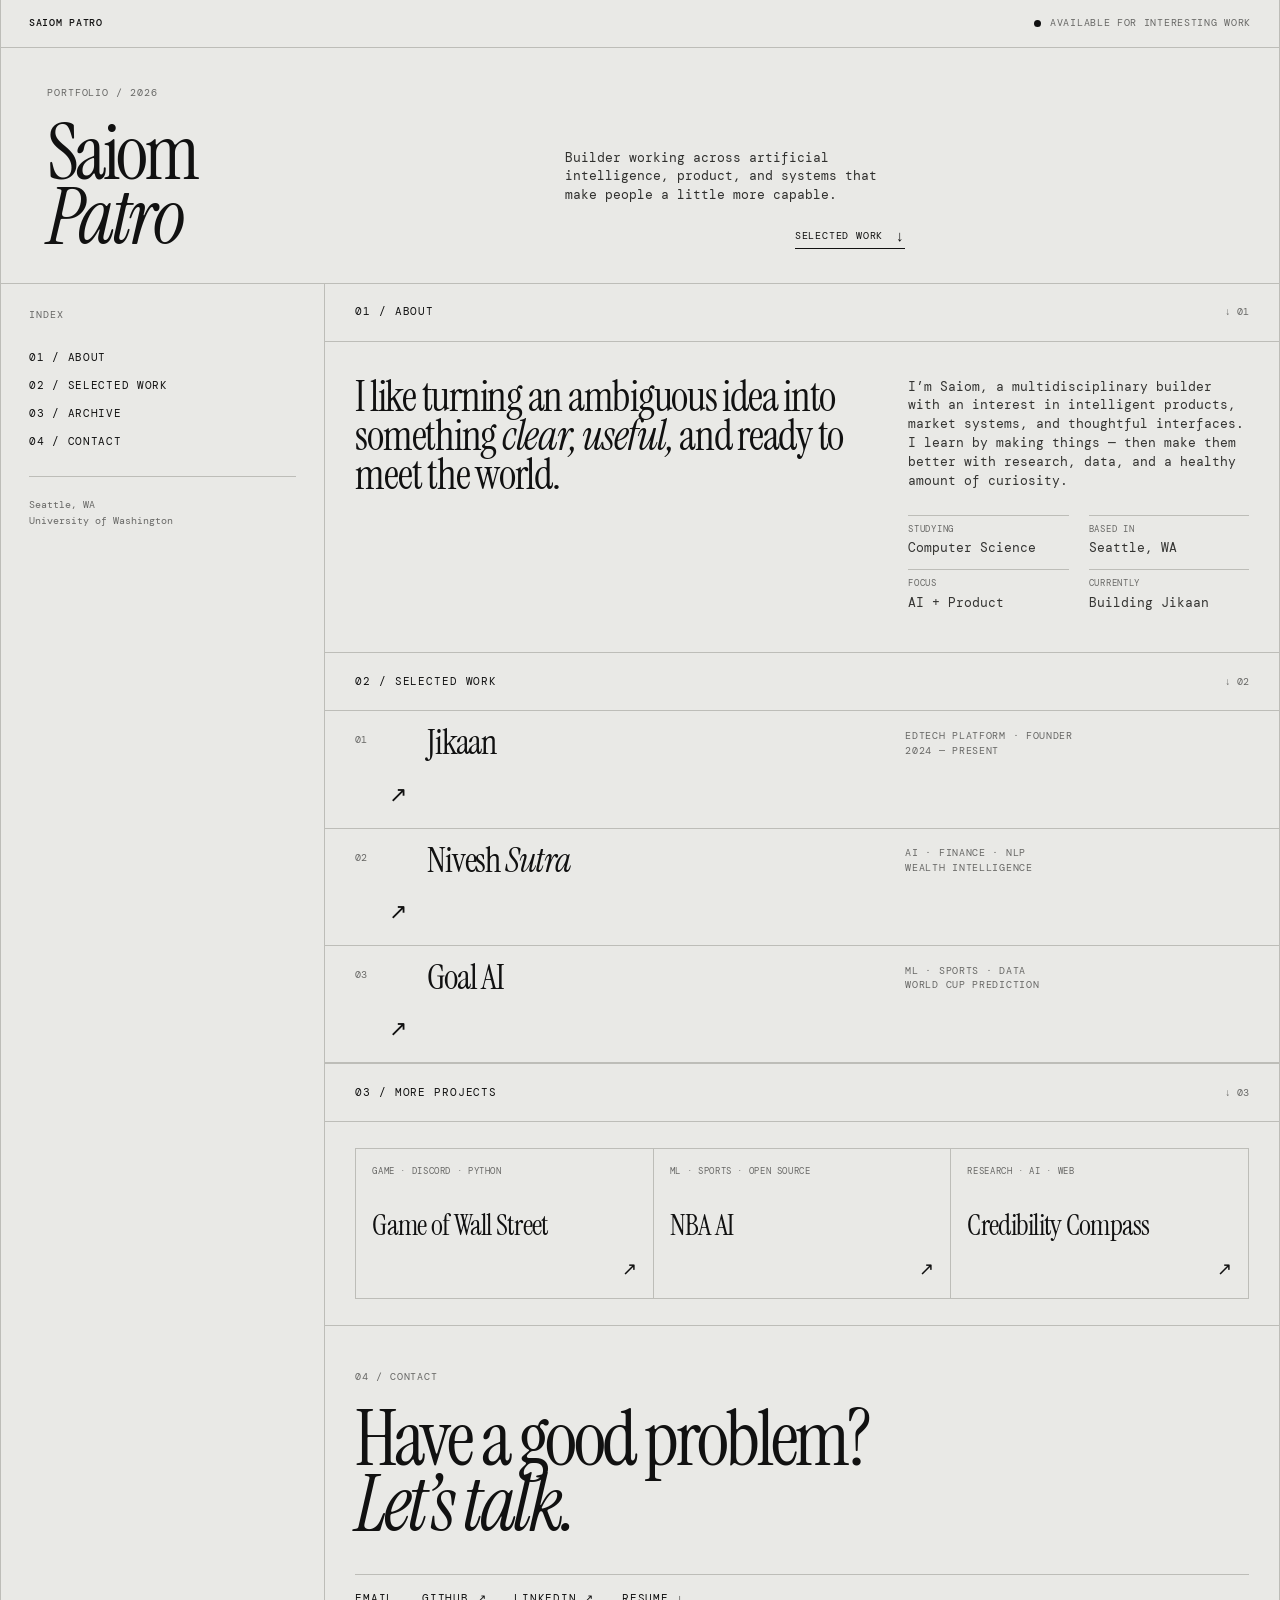
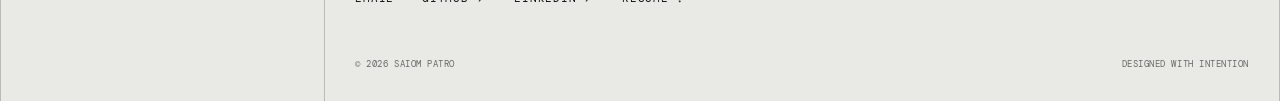
==== commit ea15c118: "Tighten portfolio layout" ====
--- a/index.html
+++ b/index.html
@@ -18,6 +18,20 @@
     .archive{padding:34px;border-bottom:1px solid var(--line)}.archive__grid{display:grid;grid-template-columns:repeat(3,1fr);border-top:1px solid var(--line);border-left:1px solid var(--line)}.mini-project{min-height:190px;padding:18px;border-right:1px solid var(--line);border-bottom:1px solid var(--line);display:flex;flex-direction:column;justify-content:space-between;transition:background .2s}.mini-project:hover{background:var(--soft)}.mini-project__type{color:var(--muted);text-transform:uppercase;letter-spacing:.07em;font-size:9px}.mini-project h3{margin:18px 0 0;font:400 2rem/.9 var(--serif);letter-spacing:-.025em}.mini-project__arrow{text-align:right;font-size:18px}
     .contact{padding:64px 34px 36px}.contact__line{margin:0 0 52px;font:clamp(3rem,7.4vw,7.5rem)/.83 var(--serif);letter-spacing:-.045em}.contact__links{display:flex;flex-wrap:wrap;gap:12px 28px;padding-top:19px;border-top:1px solid var(--line)}.contact__links a{border-bottom:1px solid transparent;font-size:11px;text-transform:uppercase;letter-spacing:.07em}.contact__links a:hover{border-color:var(--ink)}.footer{margin-top:72px;display:flex;justify-content:space-between;gap:20px;color:var(--muted);font-size:9px;text-transform:uppercase;letter-spacing:.06em}
     @media(max-width:760px){.shell{border:0}.topbar{padding:0 18px}.topbar__status{font-size:8px}.intro{padding:18vw 18px 11vw}h1{font-size:clamp(4.1rem,19vw,7.5rem)}.intro__footer{grid-template-columns:1fr;gap:28px;margin-top:43px}.content{display:block}.rail{padding:0;border-right:0;border-bottom:1px solid var(--line)}.rail nav{position:static;display:flex;overflow-x:auto;padding:0 18px}.rail__title,.rail .rule,.rail__note{display:none}.rail a{flex:0 0 auto;padding:16px 12px;font-size:9px}.rail a:first-child{padding-left:0}.section-head{min-height:58px;padding:0 18px}.about{padding:38px 18px 43px}.about__grid{grid-template-columns:1fr;gap:35px}.about__statement{font-size:2.8rem}.work-item{min-height:108px;padding:21px 18px;grid-template-columns:34px minmax(0,1fr) 22px;gap:12px}.work-item:hover{padding-left:23px}.work-meta{grid-column:2;grid-row:2;font-size:8px}.work-arrow{grid-column:3;grid-row:1/span 2}.archive{padding:25px 18px}.archive__grid{grid-template-columns:1fr}.mini-project{min-height:135px}.contact{padding:47px 18px 25px}.contact__line{margin-bottom:43px;font-size:4.5rem}.footer{flex-direction:column;gap:8px;margin-top:55px}}
+    /* Compact vCard pass */
+    .topbar{min-height:48px}
+    .intro{padding:38px 46px 34px;display:grid;grid-template-columns:minmax(265px,.82fr) minmax(300px,1.18fr);grid-template-rows:auto 1fr;column-gap:54px;row-gap:20px;align-items:end}
+    .intro .eyebrow{grid-column:1;margin:0}
+    h1{grid-column:1;max-width:650px;margin:0;font-size:clamp(3.9rem,6.1vw,6.6rem);line-height:.82}
+    .intro__footer{grid-column:2;grid-row:1 / span 2;max-width:360px;margin:0;justify-self:start;align-self:end;display:flex;flex-direction:column;gap:24px}
+    .intro__footer p{max-width:340px}
+    .rail{padding:24px 28px}.rail nav{top:24px}.rail__title{margin-bottom:22px}.rail a{padding:6px 0}.rail .rule{margin:20px 0}
+    .section-head{min-height:58px;padding:0 30px}
+    .about{padding:36px 30px 40px}.about__grid{grid-template-columns:1.2fr .8fr;gap:42px}.about__statement{max-width:620px;font-size:clamp(2rem,3.25vw,3.35rem)}.about__detail p{margin-bottom:16px}.facts{margin-top:24px;gap:12px 20px}.fact{padding-top:7px}
+    .work-item{min-height:94px;padding:17px 30px;grid-template-columns:52px minmax(190px,1fr) minmax(185px,.75fr)}.work-item:hover{padding-left:38px}.work-title{font-size:clamp(1.9rem,2.7vw,2.75rem)}
+    .archive{padding:26px 30px}.mini-project{min-height:150px;padding:16px}.mini-project h3{font-size:1.8rem}
+    .contact{padding:44px 30px 30px}.contact__line{margin-bottom:38px;font-size:clamp(3rem,6.1vw,6rem)}.contact__links{padding-top:16px}.footer{margin-top:50px}
+    @media(max-width:760px){.topbar{padding:0 18px}.intro{display:block;padding:54px 18px 36px}.intro .eyebrow{margin-bottom:16px}h1{margin-bottom:26px;font-size:4.8rem}.intro__footer{display:flex;max-width:none;margin:0;gap:18px}.section-head{padding:0 18px}.about{padding:32px 18px 36px}.work-item{min-height:90px;padding:18px}.work-item:hover{padding-left:23px}.archive{padding:22px 18px}.contact{padding:38px 18px 25px}.footer{margin-top:42px}}
   </style>
 </head>
 <body>
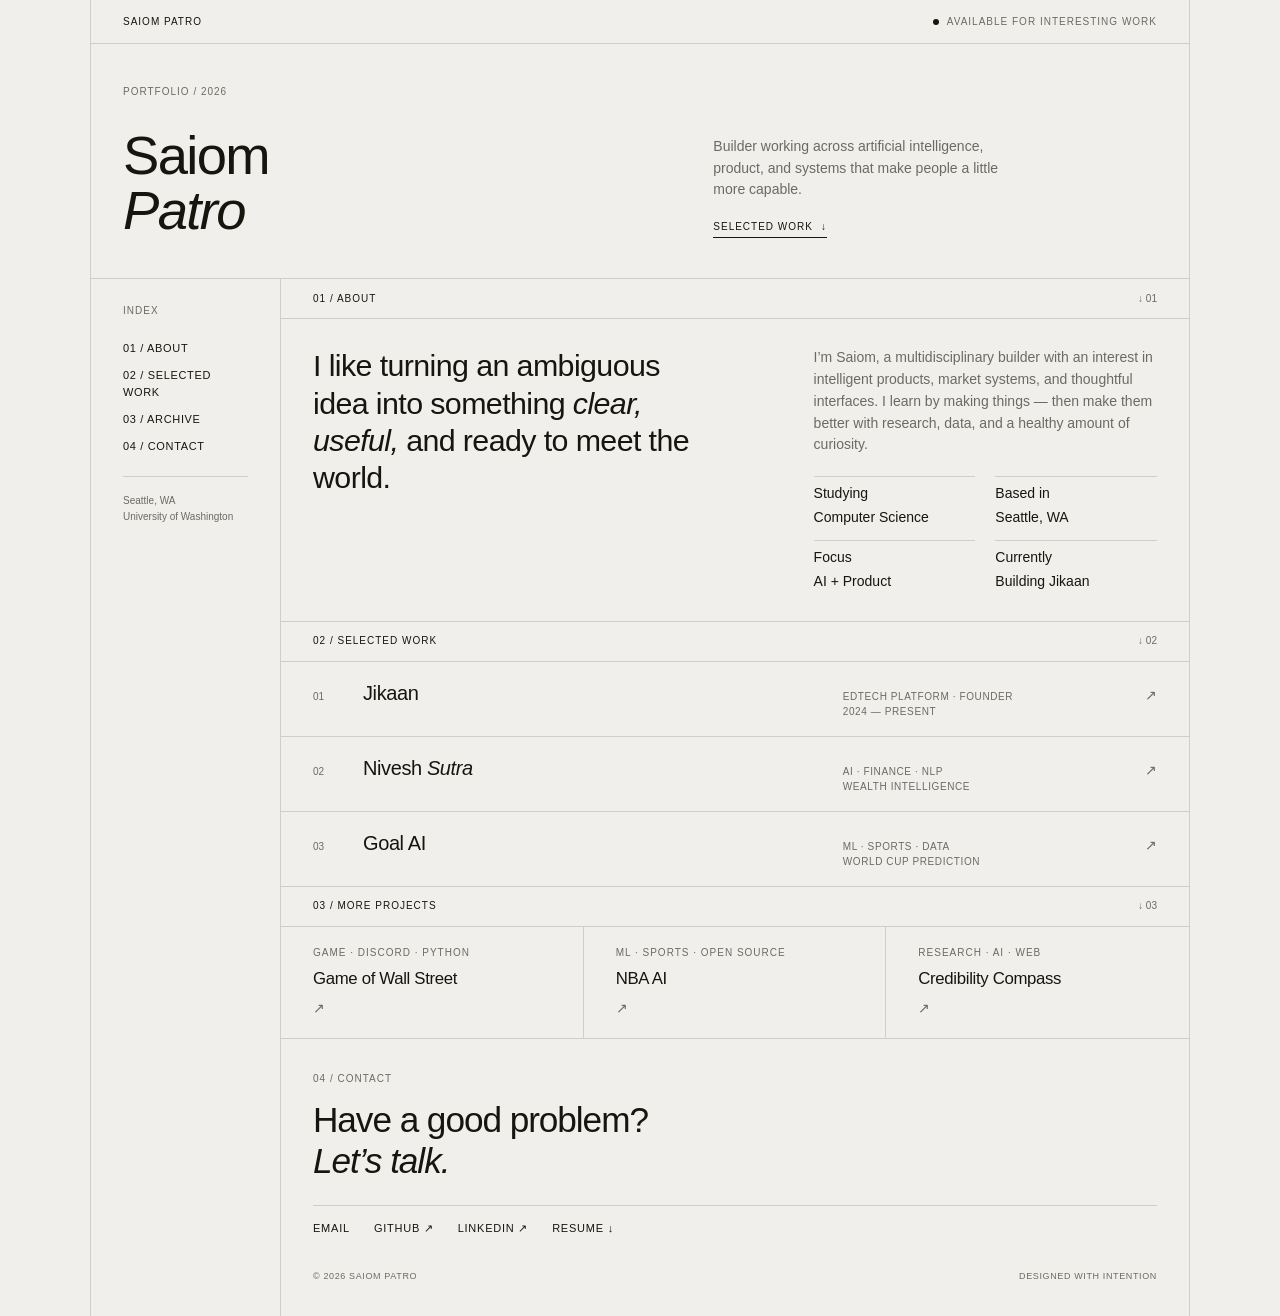
==== commit 7044f5aa: "new style" ====
--- a/index.html
+++ b/index.html
@@ -5,34 +5,7 @@
   <meta name="viewport" content="width=device-width,initial-scale=1">
   <meta name="description" content="Saiom Patro — builder, researcher, and designer of useful digital systems.">
   <title>Saiom Patro — Portfolio</title>
-  <link rel="preconnect" href="https://fonts.googleapis.com">
-  <link rel="preconnect" href="https://fonts.gstatic.com" crossorigin>
-  <link href="https://fonts.googleapis.com/css2?family=DM+Mono:wght@400;500&family=Instrument+Serif:ital@0;1&display=swap" rel="stylesheet">
-  <style>
-    :root{--paper:#e9e9e6;--ink:#111;--muted:#686866;--line:#bdbdb8;--soft:#deded9;--serif:"Instrument Serif",Georgia,serif;--mono:"DM Mono","Courier New",monospace}*{box-sizing:border-box}html{scroll-behavior:smooth}body{margin:0;background:var(--paper);color:var(--ink);font:13px/1.45 var(--mono);-webkit-font-smoothing:antialiased}a{color:inherit;text-decoration:none}a:focus-visible{outline:2px solid var(--ink);outline-offset:4px}.shell{max-width:1440px;min-height:100vh;margin:auto;border-inline:1px solid var(--line)}
-    .topbar{min-height:57px;padding:0 28px;border-bottom:1px solid var(--line);display:flex;align-items:center;justify-content:space-between;text-transform:uppercase;letter-spacing:.07em;font-size:10px}.topbar__name{font-weight:500}.topbar__status{display:flex;gap:9px;align-items:center;color:var(--muted)}.topbar__status:before{content:"";width:7px;height:7px;border-radius:50%;background:var(--ink)}
-    .intro{padding:7.5vw 6vw 5vw;border-bottom:1px solid var(--line)}.eyebrow,.label{margin:0 0 22px;color:var(--muted);text-transform:uppercase;letter-spacing:.09em;font-size:10px}h1,h2,h3,p{margin-top:0}h1{max-width:1060px;margin-bottom:28px;font:400 clamp(4.25rem,10.8vw,10.5rem)/.79 var(--serif);letter-spacing:-.045em}.intro__footer{max-width:900px;margin-top:60px;display:grid;grid-template-columns:minmax(220px,1.15fr) minmax(220px,.85fr);gap:48px;align-items:end}.intro__footer p{max-width:390px;margin:0;color:#30302e}.text-link{display:inline-flex;gap:12px;align-items:center;width:max-content;padding-bottom:4px;border-bottom:1px solid var(--ink);text-transform:uppercase;letter-spacing:.08em;font-size:10px;transition:opacity .2s}.text-link:hover{opacity:.55}.text-link span{font-size:15px;line-height:8px}
-    .content{display:grid;grid-template-columns:minmax(200px,.34fr) minmax(0,1fr)}.rail{padding:30px 28px;border-right:1px solid var(--line)}.rail nav{position:sticky;top:30px}.rail__title{margin:0 0 32px;color:var(--muted);text-transform:uppercase;letter-spacing:.09em;font-size:10px}.rail a{display:block;padding:8px 0;text-transform:uppercase;letter-spacing:.065em;font-size:11px;transition:padding .2s,color .2s}.rail a:hover{padding-left:7px;color:var(--muted)}.rail .rule{margin:25px 0;border:0;border-top:1px solid var(--line)}.rail__note{margin:0;color:var(--muted);font-size:10px;line-height:1.6}main{min-width:0}section{scroll-margin-top:20px}.section-head{min-height:73px;padding:0 34px;border-bottom:1px solid var(--line);display:flex;align-items:center;justify-content:space-between}.section-head h2{margin:0;font-size:11px;font-weight:400;text-transform:uppercase;letter-spacing:.08em}.section-head span{color:var(--muted);font-size:10px}
-    .about{padding:52px 34px 62px;border-bottom:1px solid var(--line)}.about__grid{display:grid;grid-template-columns:1.3fr .7fr;gap:48px}.about__statement{max-width:650px;margin:0;font:clamp(2.2rem,3.8vw,4.25rem)/.94 var(--serif);letter-spacing:-.03em}.about__detail{align-self:end;color:#343432}.about__detail p{margin-bottom:20px}.facts{display:grid;grid-template-columns:1fr 1fr;gap:14px 20px;margin-top:32px}.fact{padding-top:8px;border-top:1px solid var(--line)}.fact span{display:block;margin-bottom:3px;color:var(--muted);font-size:9px;text-transform:uppercase;letter-spacing:.08em}
-    .work-list{border-bottom:1px solid var(--line)}.work-item{min-height:126px;padding:23px 34px;border-bottom:1px solid var(--line);display:grid;grid-template-columns:64px minmax(190px,1fr) minmax(185px,.75fr) 30px;gap:20px;align-items:center;transition:background .22s,padding .22s}.work-item:hover{padding-left:42px;background:var(--soft)}.work-no{align-self:start;padding-top:5px;color:var(--muted);font-size:10px}.work-title{font:clamp(2rem,3.1vw,3.4rem)/.88 var(--serif);letter-spacing:-.035em}.work-title em,.about__statement em,.contact__line em{font-style:italic}.work-meta{color:var(--muted);font-size:10px;text-transform:uppercase;letter-spacing:.07em}.work-arrow{justify-self:end;font-size:22px;transition:transform .22s}.work-item:hover .work-arrow{transform:translate(4px,-4px)}
-    .archive{padding:34px;border-bottom:1px solid var(--line)}.archive__grid{display:grid;grid-template-columns:repeat(3,1fr);border-top:1px solid var(--line);border-left:1px solid var(--line)}.mini-project{min-height:190px;padding:18px;border-right:1px solid var(--line);border-bottom:1px solid var(--line);display:flex;flex-direction:column;justify-content:space-between;transition:background .2s}.mini-project:hover{background:var(--soft)}.mini-project__type{color:var(--muted);text-transform:uppercase;letter-spacing:.07em;font-size:9px}.mini-project h3{margin:18px 0 0;font:400 2rem/.9 var(--serif);letter-spacing:-.025em}.mini-project__arrow{text-align:right;font-size:18px}
-    .contact{padding:64px 34px 36px}.contact__line{margin:0 0 52px;font:clamp(3rem,7.4vw,7.5rem)/.83 var(--serif);letter-spacing:-.045em}.contact__links{display:flex;flex-wrap:wrap;gap:12px 28px;padding-top:19px;border-top:1px solid var(--line)}.contact__links a{border-bottom:1px solid transparent;font-size:11px;text-transform:uppercase;letter-spacing:.07em}.contact__links a:hover{border-color:var(--ink)}.footer{margin-top:72px;display:flex;justify-content:space-between;gap:20px;color:var(--muted);font-size:9px;text-transform:uppercase;letter-spacing:.06em}
-    @media(max-width:760px){.shell{border:0}.topbar{padding:0 18px}.topbar__status{font-size:8px}.intro{padding:18vw 18px 11vw}h1{font-size:clamp(4.1rem,19vw,7.5rem)}.intro__footer{grid-template-columns:1fr;gap:28px;margin-top:43px}.content{display:block}.rail{padding:0;border-right:0;border-bottom:1px solid var(--line)}.rail nav{position:static;display:flex;overflow-x:auto;padding:0 18px}.rail__title,.rail .rule,.rail__note{display:none}.rail a{flex:0 0 auto;padding:16px 12px;font-size:9px}.rail a:first-child{padding-left:0}.section-head{min-height:58px;padding:0 18px}.about{padding:38px 18px 43px}.about__grid{grid-template-columns:1fr;gap:35px}.about__statement{font-size:2.8rem}.work-item{min-height:108px;padding:21px 18px;grid-template-columns:34px minmax(0,1fr) 22px;gap:12px}.work-item:hover{padding-left:23px}.work-meta{grid-column:2;grid-row:2;font-size:8px}.work-arrow{grid-column:3;grid-row:1/span 2}.archive{padding:25px 18px}.archive__grid{grid-template-columns:1fr}.mini-project{min-height:135px}.contact{padding:47px 18px 25px}.contact__line{margin-bottom:43px;font-size:4.5rem}.footer{flex-direction:column;gap:8px;margin-top:55px}}
-    /* Compact vCard pass */
-    .topbar{min-height:48px}
-    .intro{padding:38px 46px 34px;display:grid;grid-template-columns:minmax(265px,.82fr) minmax(300px,1.18fr);grid-template-rows:auto 1fr;column-gap:54px;row-gap:20px;align-items:end}
-    .intro .eyebrow{grid-column:1;margin:0}
-    h1{grid-column:1;max-width:650px;margin:0;font-size:clamp(3.9rem,6.1vw,6.6rem);line-height:.82}
-    .intro__footer{grid-column:2;grid-row:1 / span 2;max-width:360px;margin:0;justify-self:start;align-self:end;display:flex;flex-direction:column;gap:24px}
-    .intro__footer p{max-width:340px}
-    .rail{padding:24px 28px}.rail nav{top:24px}.rail__title{margin-bottom:22px}.rail a{padding:6px 0}.rail .rule{margin:20px 0}
-    .section-head{min-height:58px;padding:0 30px}
-    .about{padding:36px 30px 40px}.about__grid{grid-template-columns:1.2fr .8fr;gap:42px}.about__statement{max-width:620px;font-size:clamp(2rem,3.25vw,3.35rem)}.about__detail p{margin-bottom:16px}.facts{margin-top:24px;gap:12px 20px}.fact{padding-top:7px}
-    .work-item{min-height:94px;padding:17px 30px;grid-template-columns:52px minmax(190px,1fr) minmax(185px,.75fr)}.work-item:hover{padding-left:38px}.work-title{font-size:clamp(1.9rem,2.7vw,2.75rem)}
-    .archive{padding:26px 30px}.mini-project{min-height:150px;padding:16px}.mini-project h3{font-size:1.8rem}
-    .contact{padding:44px 30px 30px}.contact__line{margin-bottom:38px;font-size:clamp(3rem,6.1vw,6rem)}.contact__links{padding-top:16px}.footer{margin-top:50px}
-    @media(max-width:760px){.topbar{padding:0 18px}.intro{display:block;padding:54px 18px 36px}.intro .eyebrow{margin-bottom:16px}h1{margin-bottom:26px;font-size:4.8rem}.intro__footer{display:flex;max-width:none;margin:0;gap:18px}.section-head{padding:0 18px}.about{padding:32px 18px 36px}.work-item{min-height:90px;padding:18px}.work-item:hover{padding-left:23px}.archive{padding:22px 18px}.contact{padding:38px 18px 25px}.footer{margin-top:42px}}
-  </style>
+  <link rel="stylesheet" href="style.css">
 </head>
 <body>
   <div class="shell">
--- a/style.css
+++ b/style.css
@@ -0,0 +1,390 @@
+/* Saiom Patro — one stylesheet for every page.
+   System fonts, one neutral palette, rules instead of empty space. */
+
+:root {
+  --paper: #f0efec;
+  --panel: #e6e5e0;
+  --ink: #16160f;
+  --muted: #6b6b63;
+  --line: #cfcec8;
+  --font: ui-sans-serif, -apple-system, "Segoe UI", Roboto, Helvetica, Arial, sans-serif;
+  --code: ui-monospace, "SF Mono", "Cascadia Mono", Menlo, Consolas, monospace;
+  --pad: 32px;
+
+  /* ponytail: legacy sage-* names kept as neutrals so the inline style="" attributes
+     still scattered through the project pages resolve without editing all six files. */
+  --sage-xl: var(--panel);
+  --sage-l: var(--line);
+  --sage-m: var(--muted);
+  --sage-d: var(--ink);
+  --sage-xd: var(--ink);
+  --cream: var(--paper);
+}
+
+@media (prefers-color-scheme: dark) {
+  :root {
+    --paper: #16160f;
+    --panel: #1f1f19;
+    --ink: #eceae2;
+    --muted: #8f8f85;
+    --line: #34342c;
+  }
+}
+
+*, *::before, *::after { box-sizing: border-box; }
+html { scroll-behavior: smooth; }
+
+body {
+  margin: 0;
+  background: var(--paper);
+  color: var(--ink);
+  font: 14px/1.55 var(--font);
+  -webkit-font-smoothing: antialiased;
+}
+
+a { color: inherit; text-decoration: none; }
+a:focus-visible { outline: 2px solid var(--ink); outline-offset: 3px; }
+h1, h2, h3, h4, p { margin: 0; }
+em { font-style: italic; }
+
+/* shared atoms ─────────────────────────────────────────── */
+
+.eyebrow, .label, .ps-eyebrow, .rail__title, .project-num,
+.mini-project__type, .stat-label, .status-item .label {
+  color: var(--muted);
+  font-size: 10px;
+  letter-spacing: .1em;
+  text-transform: uppercase;
+}
+
+.shell {
+  max-width: 1100px;
+  margin: auto;
+  border-inline: 1px solid var(--line);
+  min-height: 100vh;
+}
+
+.text-link {
+  display: inline-flex;
+  gap: 8px;
+  align-items: center;
+  width: max-content;
+  padding-bottom: 3px;
+  border-bottom: 1px solid var(--ink);
+  font-size: 10px;
+  letter-spacing: .1em;
+  text-transform: uppercase;
+  transition: opacity .2s;
+}
+.text-link:hover { opacity: .55; }
+
+/* index ────────────────────────────────────────────────── */
+
+.topbar {
+  display: flex;
+  align-items: center;
+  justify-content: space-between;
+  min-height: 44px;
+  padding: 0 var(--pad);
+  border-bottom: 1px solid var(--line);
+  font-size: 10px;
+  letter-spacing: .1em;
+  text-transform: uppercase;
+}
+.topbar__name { font-weight: 500; }
+.topbar__status { display: flex; gap: 8px; align-items: center; color: var(--muted); }
+.topbar__status::before {
+  content: ""; width: 6px; height: 6px; border-radius: 50%; background: var(--ink);
+}
+
+.intro {
+  display: grid;
+  grid-template-columns: 1.1fr .9fr;
+  gap: 28px 48px;
+  align-items: end;
+  padding: 40px var(--pad);
+  border-bottom: 1px solid var(--line);
+}
+.intro .eyebrow { grid-column: 1; }
+.intro h1 {
+  grid-column: 1;
+  font-size: clamp(2.4rem, 4.6vw, 3.4rem);
+  font-weight: 400;
+  line-height: 1.02;
+  letter-spacing: -.03em;
+}
+.intro__footer {
+  grid-column: 2;
+  grid-row: 1 / span 2;
+  align-self: end;
+  display: flex;
+  flex-direction: column;
+  gap: 18px;
+  max-width: 38ch;
+}
+.intro__footer p { color: var(--muted); }
+
+.content { display: grid; grid-template-columns: 190px minmax(0, 1fr); }
+.rail { padding: 24px var(--pad); border-right: 1px solid var(--line); }
+.rail nav { position: sticky; top: 24px; }
+.rail__title { margin-bottom: 16px; }
+.rail a {
+  display: block;
+  padding: 5px 0;
+  font-size: 11px;
+  letter-spacing: .06em;
+  text-transform: uppercase;
+  transition: color .2s;
+}
+.rail a:hover { color: var(--muted); }
+.rail .rule { margin: 16px 0; border: 0; border-top: 1px solid var(--line); }
+.rail__note { color: var(--muted); font-size: 10px; line-height: 1.6; }
+
+main { min-width: 0; }
+section { scroll-margin-top: 16px; }
+
+.section-head {
+  display: flex;
+  align-items: center;
+  justify-content: space-between;
+  min-height: 40px;
+  padding: 0 var(--pad);
+  border-bottom: 1px solid var(--line);
+}
+.section-head h2 {
+  font-size: 10px;
+  font-weight: 500;
+  letter-spacing: .1em;
+  text-transform: uppercase;
+}
+.section-head span { color: var(--muted); font-size: 10px; }
+
+.about { padding: 28px var(--pad); border-bottom: 1px solid var(--line); }
+.about__grid { display: grid; grid-template-columns: 1.15fr .85fr; gap: 36px; }
+.about__statement {
+  max-width: 24ch;
+  font-size: clamp(1.4rem, 2.4vw, 1.9rem);
+  line-height: 1.22;
+  letter-spacing: -.02em;
+}
+.about__detail { color: var(--muted); }
+.facts { display: grid; grid-template-columns: 1fr 1fr; gap: 12px 20px; margin-top: 20px; }
+.fact { padding-top: 6px; border-top: 1px solid var(--line); color: var(--ink); }
+.fact span { display: block; margin-bottom: 2px; }
+
+.work-list { border-bottom: 1px solid var(--line); }
+.work-item {
+  display: grid;
+  grid-template-columns: 34px minmax(160px, 1fr) minmax(150px, .6fr) 20px;
+  gap: 16px;
+  align-items: baseline;
+  padding: 16px var(--pad);
+  border-bottom: 1px solid var(--line);
+  transition: background .2s;
+}
+.work-item:last-child { border-bottom: 0; }
+.work-item:hover { background: var(--panel); }
+.work-no { color: var(--muted); font-size: 10px; }
+.work-title { font-size: 1.25rem; letter-spacing: -.02em; }
+.work-meta { color: var(--muted); font-size: 10px; letter-spacing: .06em; text-transform: uppercase; }
+.work-arrow { justify-self: end; color: var(--muted); transition: transform .2s; }
+.work-item:hover .work-arrow { transform: translate(2px, -2px); }
+
+.archive { padding: 0; border-bottom: 1px solid var(--line); }
+.archive__grid { display: grid; grid-template-columns: repeat(3, 1fr); }
+.mini-project {
+  display: flex;
+  flex-direction: column;
+  gap: 6px;
+  padding: 18px var(--pad);
+  border-right: 1px solid var(--line);
+  transition: background .2s;
+}
+.mini-project:last-child { border-right: 0; }
+.mini-project:hover { background: var(--panel); }
+.mini-project h3 { font-size: 1.05rem; font-weight: 400; letter-spacing: -.02em; }
+.mini-project__arrow { margin-top: auto; color: var(--muted); }
+
+.contact { padding: 32px var(--pad); }
+.contact__line {
+  margin: 14px 0 24px;
+  font-size: clamp(1.6rem, 3vw, 2.2rem);
+  line-height: 1.15;
+  letter-spacing: -.03em;
+}
+.contact__links {
+  display: flex;
+  flex-wrap: wrap;
+  gap: 10px 24px;
+  padding-top: 14px;
+  border-top: 1px solid var(--line);
+}
+.contact__links a {
+  border-bottom: 1px solid transparent;
+  font-size: 11px;
+  letter-spacing: .07em;
+  text-transform: uppercase;
+}
+.contact__links a:hover { border-color: var(--ink); }
+.footer {
+  display: flex;
+  justify-content: space-between;
+  gap: 16px;
+  margin-top: 32px;
+  color: var(--muted);
+  font-size: 9px;
+  letter-spacing: .07em;
+  text-transform: uppercase;
+}
+
+/* project pages ────────────────────────────────────────── */
+
+#main-nav {
+  display: flex;
+  align-items: center;
+  justify-content: space-between;
+  gap: 16px;
+  max-width: 1100px;
+  min-height: 44px;
+  margin: auto;
+  padding: 0 var(--pad);
+  border-bottom: 1px solid var(--line);
+}
+.nav-logo { font-size: 10px; font-weight: 500; letter-spacing: .1em; text-transform: uppercase; }
+.nav-links { display: flex; gap: 20px; margin: 0; padding: 0; list-style: none; }
+.nav-links a {
+  color: var(--muted);
+  font-size: 10px;
+  letter-spacing: .08em;
+  text-transform: uppercase;
+  transition: color .2s;
+}
+.nav-links a:hover { color: var(--ink); }
+.nav-resume { font-size: 10px; letter-spacing: .08em; text-transform: uppercase; border-bottom: 1px solid var(--line); }
+.nav-resume:hover { border-color: var(--ink); }
+
+.project-hero, .project-section, .project-footer {
+  max-width: 1100px;
+  margin: auto;
+  padding: 28px var(--pad);
+  border-bottom: 1px solid var(--line);
+}
+.project-section.sage, .project-section.dark { background: var(--panel); }
+
+.project-back { display: inline-block; margin-bottom: 18px; color: var(--muted); font-size: 10px; letter-spacing: .1em; text-transform: uppercase; }
+.project-back:hover { color: var(--ink); }
+.project-num { margin-bottom: 10px; }
+.project-hero-badge { display: flex; flex-wrap: wrap; gap: 6px 16px; margin-bottom: 14px; color: var(--muted); font-size: 10px; letter-spacing: .08em; text-transform: uppercase; }
+.project-hero-title {
+  margin-bottom: 14px;
+  font-size: clamp(2rem, 4vw, 2.9rem);
+  font-weight: 400;
+  line-height: 1.04;
+  letter-spacing: -.03em;
+}
+.project-hero-desc { max-width: 62ch; margin-bottom: 20px; color: var(--muted); }
+.project-hero-links { display: flex; flex-wrap: wrap; gap: 10px 20px; align-items: center; }
+
+.btn-primary, .btn-outline {
+  padding: 7px 16px;
+  border: 1px solid var(--line);
+  font-size: 10px;
+  letter-spacing: .1em;
+  text-transform: uppercase;
+  transition: background .2s, color .2s, border-color .2s;
+}
+.btn-primary { background: var(--ink); color: var(--paper); border-color: var(--ink); }
+.btn-primary:hover { opacity: .82; }
+.btn-outline:hover { border-color: var(--ink); }
+
+.ps-eyebrow { display: block; margin-bottom: 8px; }
+.ps-heading {
+  margin-bottom: 16px;
+  font-size: clamp(1.3rem, 2.4vw, 1.8rem);
+  font-weight: 400;
+  line-height: 1.18;
+  letter-spacing: -.025em;
+}
+.ps-heading em { font-style: italic; }
+.ps-body { max-width: 68ch; color: var(--muted); }
+.ps-body p + p { margin-top: 12px; }
+.ps-body em { color: var(--ink); }
+
+.two-col { display: grid; grid-template-columns: minmax(150px, .34fr) minmax(0, 1fr); gap: 32px; align-items: start; }
+
+/* ponytail: real gap + per-item border, not the 1px-background grid trick —
+   that trick paints empty cells grey when the last row is short. */
+.feature-grid { display: grid; grid-template-columns: repeat(auto-fit, minmax(230px, 1fr)); gap: 10px; margin-top: 18px; }
+.feature-item { padding: 16px; border: 1px solid var(--line); }
+.feature-item h4 { margin-bottom: 6px; font-size: .95rem; font-weight: 500; }
+.feature-item p { color: var(--muted); font-size: 13px; }
+
+.philosophy-block { margin-top: 20px; padding-left: 16px; border-left: 1px solid var(--line); }
+.philosophy-block blockquote { margin: 0; font-size: 1.05rem; font-style: italic; line-height: 1.4; }
+.philosophy-block cite { display: block; margin-top: 8px; color: var(--muted); font-size: 10px; font-style: normal; letter-spacing: .1em; text-transform: uppercase; }
+
+.status-row, .stat-row { display: flex; flex-wrap: wrap; gap: 28px; margin-top: 20px; }
+.status-item .value, .stat-num { font-size: 1.15rem; }
+.stat-label, .status-item .label { display: block; margin-top: 2px; }
+
+.model-stack { margin-top: 16px; border-top: 1px solid var(--line); }
+.model-row { display: grid; grid-template-columns: minmax(90px, .3fr) 1fr; gap: 16px; padding: 8px 0; border-bottom: 1px solid var(--line); }
+.model-label { color: var(--muted); font-size: 10px; letter-spacing: .08em; text-transform: uppercase; }
+.model-value { font-size: 13px; }
+
+.signal-formula, .disclaimer {
+  margin-top: 16px;
+  padding: 14px 16px;
+  background: var(--panel);
+  border: 1px solid var(--line);
+  color: var(--muted);
+}
+.signal-formula { font-family: var(--code); font-size: 12px; line-height: 1.7; overflow-x: auto; }
+.disclaimer { font-size: 12px; }
+
+.tech-pills { display: flex; flex-wrap: wrap; gap: 6px; margin-top: 16px; }
+.tech-pill { padding: 4px 10px; border: 1px solid var(--line); color: var(--muted); font-size: 11px; }
+
+.tech-table, .casino-table { width: 100%; margin-top: 16px; border-collapse: collapse; font-size: 13px; }
+.tech-table th, .casino-table th {
+  padding: 8px 12px 8px 0;
+  border-bottom: 1px solid var(--line);
+  color: var(--muted);
+  font-size: 10px;
+  font-weight: 500;
+  letter-spacing: .08em;
+  text-align: left;
+  text-transform: uppercase;
+}
+.tech-table td, .casino-table td { padding: 8px 12px 8px 0; border-bottom: 1px solid var(--line); }
+.tech-table td:first-child, .casino-table td:first-child { color: var(--muted); }
+
+.demo-video { display: block; width: 100%; max-width: 760px; margin-top: 16px; background: #000; border: 1px solid var(--line); }
+
+.project-footer { display: flex; flex-wrap: wrap; gap: 12px; align-items: center; justify-content: space-between; border-bottom: 0; }
+.footer-copy { color: var(--muted); font-size: 9px; letter-spacing: .08em; text-transform: uppercase; }
+
+/* narrow ───────────────────────────────────────────────── */
+
+@media (max-width: 760px) {
+  :root { --pad: 18px; }
+  .shell { border: 0; }
+  .intro { display: block; }
+  .intro h1 { margin: 12px 0 18px; }
+  .intro__footer { max-width: none; }
+  .content { display: block; }
+  .rail { border-right: 0; border-bottom: 1px solid var(--line); }
+  .rail nav { position: static; display: flex; flex-wrap: wrap; gap: 4px 18px; }
+  .rail__title, .rail .rule, .rail__note { display: none; }
+  .about__grid, .two-col { grid-template-columns: 1fr; gap: 24px; }
+  .work-item { grid-template-columns: 26px minmax(0, 1fr) 18px; gap: 12px; }
+  .work-meta { grid-column: 2; grid-row: 2; }
+  .work-arrow { grid-column: 3; grid-row: 1 / span 2; }
+  .archive__grid { grid-template-columns: 1fr; }
+  .mini-project { border-right: 0; border-bottom: 1px solid var(--line); }
+  .mini-project:last-child { border-bottom: 0; }
+  .facts { grid-template-columns: 1fr 1fr; }
+  #main-nav { flex-wrap: wrap; gap: 8px 16px; padding: 10px var(--pad); }
+  .model-row { grid-template-columns: 1fr; gap: 2px; }
+  .status-row, .stat-row { gap: 18px; }
+}
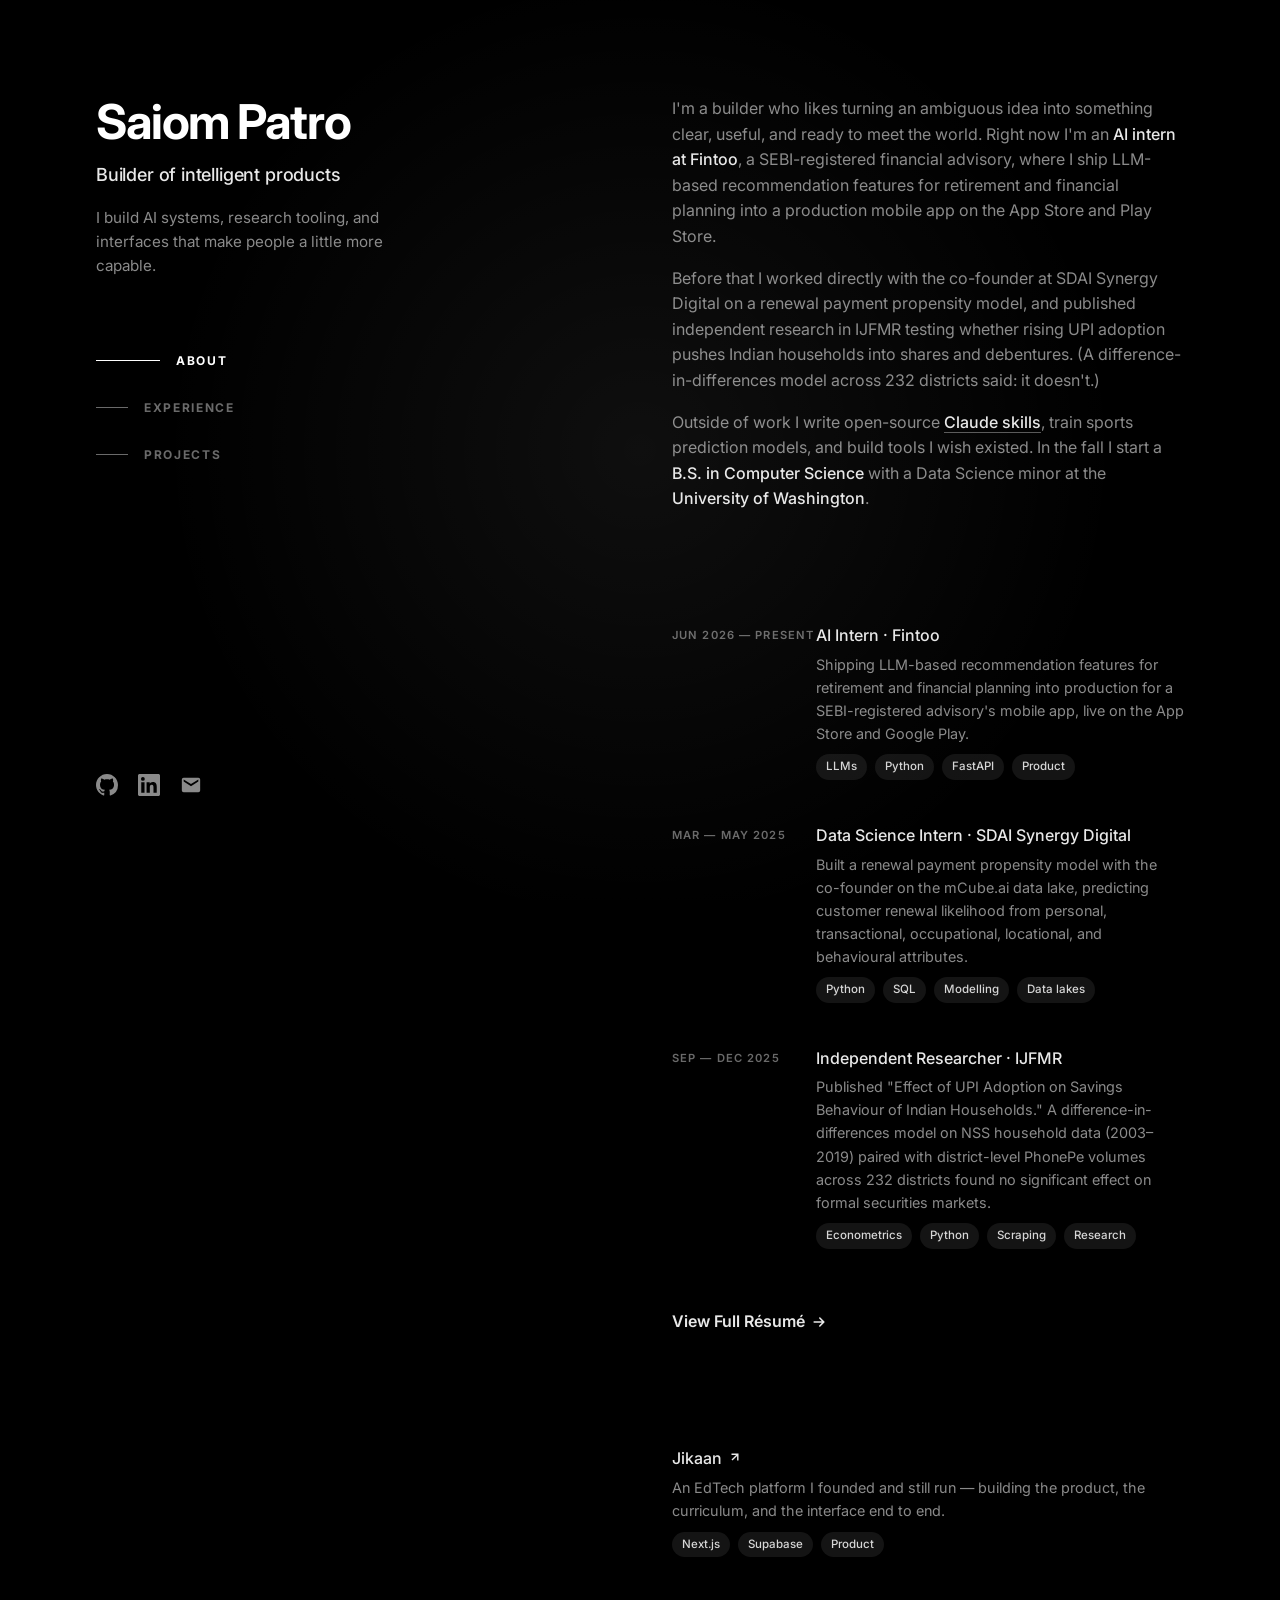
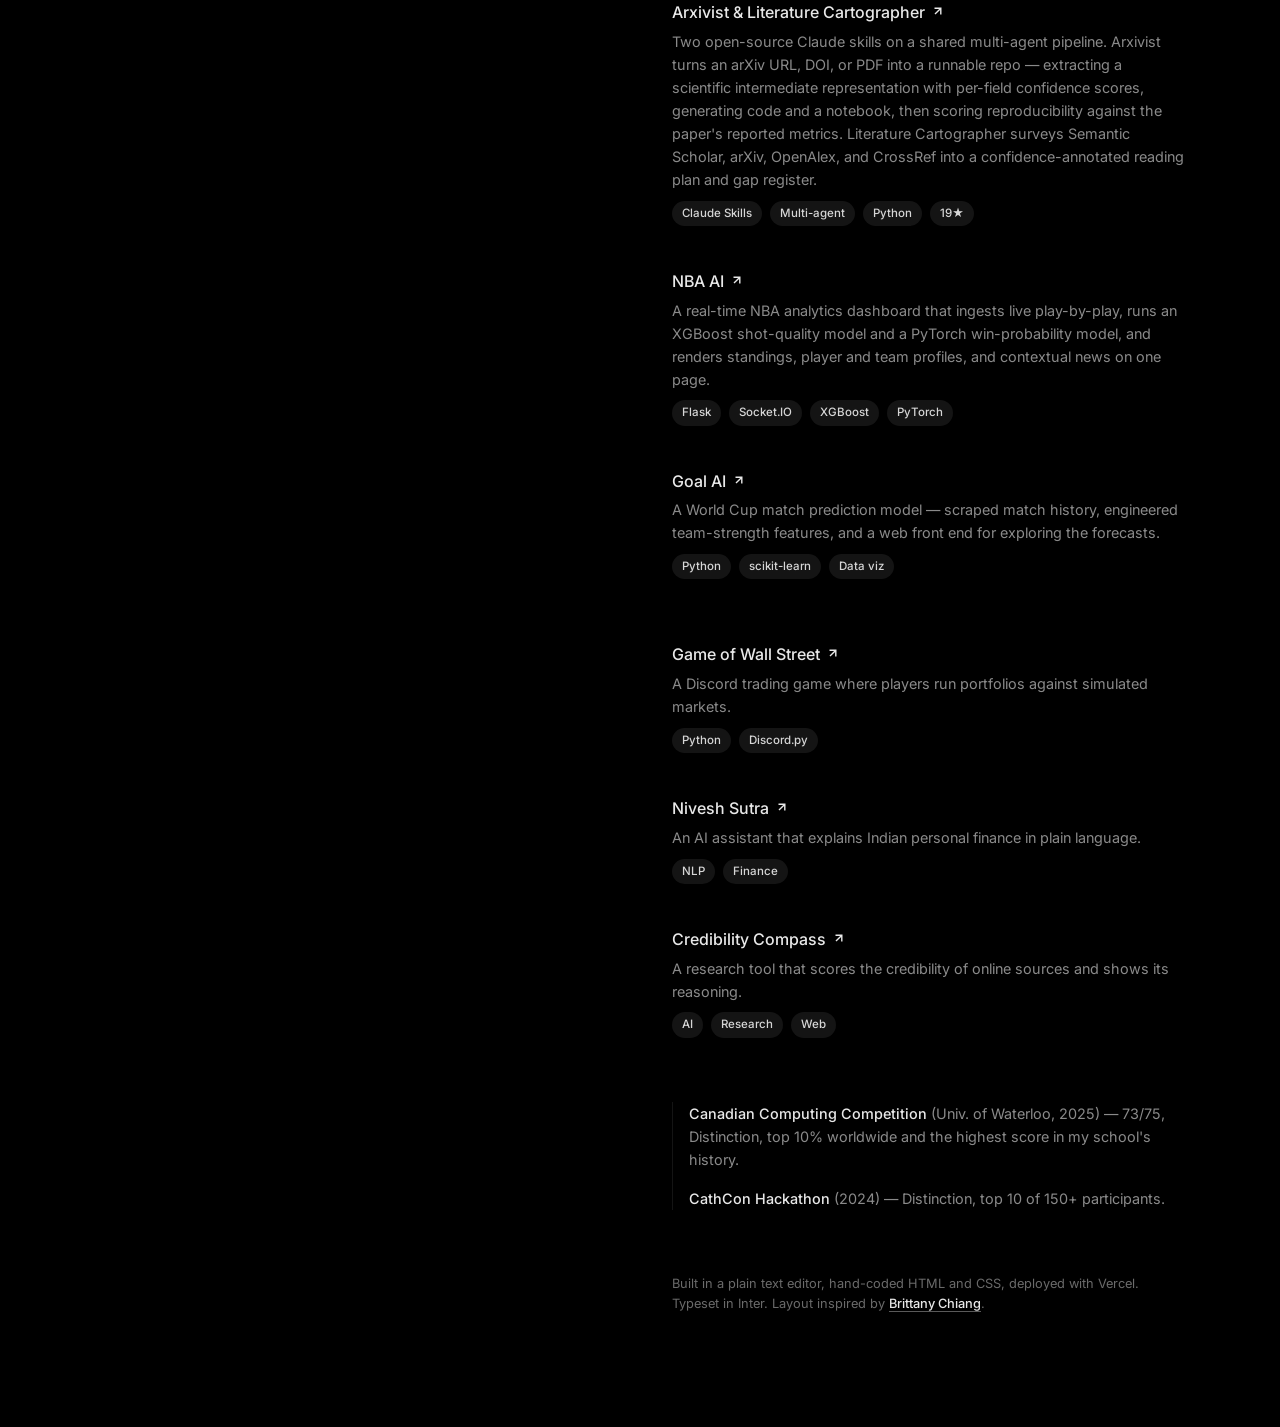
==== commit 7584ae6e: "applying new style everywhere" ====
--- a/index.html
+++ b/index.html
@@ -3,23 +3,212 @@
 <head>
   <meta charset="UTF-8">
   <meta name="viewport" content="width=device-width,initial-scale=1">
-  <meta name="description" content="Saiom Patro — builder, researcher, and designer of useful digital systems.">
-  <title>Saiom Patro — Portfolio</title>
+  <meta name="description" content="Saiom Patro — AI intern at Fintoo, CS student at the University of Washington, building intelligent products and research tooling.">
+  <title>Saiom Patro</title>
+  <link rel="preconnect" href="https://fonts.googleapis.com">
+  <link rel="preconnect" href="https://fonts.gstatic.com" crossorigin>
+  <link href="https://fonts.googleapis.com/css2?family=Inter:wght@400;500;600;700;800&display=swap" rel="stylesheet">
   <link rel="stylesheet" href="style.css">
 </head>
 <body>
-  <div class="shell">
-    <header class="topbar"><a class="topbar__name" href="#top">Saiom Patro</a><div class="topbar__status">Available for interesting work</div></header>
-    <section class="intro" id="top"><p class="eyebrow">Portfolio / 2026</p><h1>Saiom<br><em>Patro</em></h1><div class="intro__footer"><p>Builder working across artificial intelligence, product, and systems that make people a little more capable.</p><a class="text-link" href="#work">Selected work <span>↓</span></a></div></section>
-    <div class="content">
-      <aside class="rail"><nav aria-label="Page sections"><p class="rail__title">Index</p><a href="#about">01 / About</a><a href="#work">02 / Selected work</a><a href="#archive">03 / Archive</a><a href="#contact">04 / Contact</a><hr class="rule"><p class="rail__note">Seattle, WA<br>University of Washington</p></nav></aside>
-      <main>
-        <section id="about"><div class="section-head"><h2>01 / About</h2><span>↓ 01</span></div><div class="about"><div class="about__grid"><p class="about__statement">I like turning an ambiguous idea into something <em>clear, useful,</em> and ready to meet the world.</p><div class="about__detail"><p>I’m Saiom, a multidisciplinary builder with an interest in intelligent products, market systems, and thoughtful interfaces. I learn by making things — then make them better with research, data, and a healthy amount of curiosity.</p><div class="facts"><div class="fact"><span>Studying</span>Computer Science</div><div class="fact"><span>Based in</span>Seattle, WA</div><div class="fact"><span>Focus</span>AI + Product</div><div class="fact"><span>Currently</span>Building Jikaan</div></div></div></div></div></section>
-        <section id="work"><div class="section-head"><h2>02 / Selected work</h2><span>↓ 02</span></div><div class="work-list"><a class="work-item" href="projects/jikaan.html"><span class="work-no">01</span><span class="work-title">Jikaan</span><span class="work-meta">EdTech platform · Founder<br>2024 — Present</span><span class="work-arrow">↗</span></a><a class="work-item" href="projects/nivesh-sutra.html"><span class="work-no">02</span><span class="work-title">Nivesh <em>Sutra</em></span><span class="work-meta">AI · Finance · NLP<br>Wealth intelligence</span><span class="work-arrow">↗</span></a><a class="work-item" href="projects/goal-ai.html"><span class="work-no">03</span><span class="work-title">Goal AI</span><span class="work-meta">ML · Sports · Data<br>World Cup prediction</span><span class="work-arrow">↗</span></a></div></section>
-        <section id="archive"><div class="section-head"><h2>03 / More projects</h2><span>↓ 03</span></div><div class="archive"><div class="archive__grid"><a class="mini-project" href="projects/game-of-wall-street.html"><span class="mini-project__type">Game · Discord · Python</span><h3>Game of Wall Street</h3><span class="mini-project__arrow">↗</span></a><a class="mini-project" href="projects/nba-ai.html"><span class="mini-project__type">ML · Sports · Open source</span><h3>NBA AI</h3><span class="mini-project__arrow">↗</span></a><a class="mini-project" href="projects/credibility-compass.html"><span class="mini-project__type">Research · AI · Web</span><h3>Credibility Compass</h3><span class="mini-project__arrow">↗</span></a></div></div></section>
-        <section id="contact" class="contact"><p class="label">04 / Contact</p><p class="contact__line">Have a good problem?<br><em>Let’s talk.</em></p><div class="contact__links"><a href="mailto:saiompatro@gmail.com">Email</a><a href="https://github.com/saiompatro" target="_blank" rel="noreferrer">GitHub ↗</a><a href="https://www.linkedin.com/in/saiom-patro-5b200728b/" target="_blank" rel="noreferrer">LinkedIn ↗</a><a href="uploads/SAIOM%20RESUME.pdf" download>Resume ↓</a></div><footer class="footer"><span>© 2026 Saiom Patro</span><span>Designed with intention</span></footer></section>
-      </main>
-    </div>
+  <div id="spotlight" aria-hidden="true"></div>
+  <a href="#content" class="skip-link">Skip to content</a>
+
+  <div class="layout">
+    <header class="pane pane--left">
+      <div>
+        <h1><a href="/">Saiom Patro</a></h1>
+        <h2>Builder of intelligent products</h2>
+        <p class="lede">I build AI systems, research tooling, and interfaces that make people a little more capable.</p>
+
+        <nav class="nav" aria-label="In-page jump links">
+          <ul>
+            <li><a class="nav__link" href="#about"><span class="nav__line"></span><span class="nav__text">About</span></a></li>
+            <li><a class="nav__link" href="#experience"><span class="nav__line"></span><span class="nav__text">Experience</span></a></li>
+            <li><a class="nav__link" href="#projects"><span class="nav__line"></span><span class="nav__text">Projects</span></a></li>
+          </ul>
+        </nav>
+      </div>
+
+      <ul class="socials" aria-label="Social media">
+        <li><a href="https://github.com/saiompatro" target="_blank" rel="noreferrer" aria-label="GitHub">
+          <svg viewBox="0 0 16 16" width="22" height="22" fill="currentColor" aria-hidden="true"><path d="M8 0C3.58 0 0 3.58 0 8c0 3.54 2.29 6.53 5.47 7.59.4.07.55-.17.55-.38 0-.19-.01-.82-.01-1.49-2.01.37-2.53-.49-2.69-.94-.09-.23-.48-.94-.82-1.13-.28-.15-.68-.52-.01-.53.63-.01 1.08.58 1.23.82.72 1.21 1.87.87 2.33.66.07-.52.28-.87.51-1.07-1.78-.2-3.64-.89-3.64-3.95 0-.87.31-1.59.82-2.15-.08-.2-.36-1.02.08-2.12 0 0 .67-.21 2.2.82.64-.18 1.32-.27 2-.27s1.36.09 2 .27c1.53-1.04 2.2-.82 2.2-.82.44 1.1.16 1.92.08 2.12.51.56.82 1.27.82 2.15 0 3.07-1.87 3.75-3.65 3.95.29.25.54.73.54 1.48 0 1.07-.01 1.93-.01 2.2 0 .21.15.46.55.38A8.01 8.01 0 0 0 16 8c0-4.42-3.58-8-8-8z"/></svg>
+        </a></li>
+        <li><a href="https://www.linkedin.com/in/saiom-patro-5b200728b/" target="_blank" rel="noreferrer" aria-label="LinkedIn">
+          <svg viewBox="0 0 24 24" width="22" height="22" fill="currentColor" aria-hidden="true"><path d="M20.45 20.45h-3.56v-5.57c0-1.33-.03-3.04-1.85-3.04-1.86 0-2.14 1.45-2.14 2.94v5.67H9.35V9h3.41v1.56h.05c.48-.9 1.64-1.85 3.37-1.85 3.6 0 4.27 2.37 4.27 5.46v6.28zM5.34 7.43a2.06 2.06 0 1 1 0-4.13 2.06 2.06 0 0 1 0 4.13zM7.12 20.45H3.55V9h3.57v11.45zM22.22 0H1.77C.79 0 0 .77 0 1.72v20.56C0 23.23.79 24 1.77 24h20.45c.98 0 1.78-.77 1.78-1.72V1.72C24 .77 23.2 0 22.22 0z"/></svg>
+        </a></li>
+        <li><a href="mailto:saiompatro@gmail.com" aria-label="Email">
+          <svg viewBox="0 0 24 24" width="22" height="22" fill="currentColor" aria-hidden="true"><path d="M20 4H4a2 2 0 0 0-2 2v12a2 2 0 0 0 2 2h16a2 2 0 0 0 2-2V6a2 2 0 0 0-2-2zm0 4.24-8 4.99-8-4.99V6l8 4.99L20 6v2.24z"/></svg>
+        </a></li>
+      </ul>
+    </header>
+
+    <main class="pane pane--right" id="content">
+      <section id="about" aria-label="About me">
+        <div class="section-sticky-label"><h3>About</h3></div>
+        <p>I'm a builder who likes turning an ambiguous idea into something clear, useful, and ready to meet the world. Right now I'm an <strong>AI intern at Fintoo</strong>, a SEBI-registered financial advisory, where I ship LLM-based recommendation features for retirement and financial planning into a production mobile app on the App Store and Play Store.</p>
+        <p>Before that I worked directly with the co-founder at SDAI Synergy Digital on a renewal payment propensity model, and published independent research in IJFMR testing whether rising UPI adoption pushes Indian households into shares and debentures. (A difference-in-differences model across 232 districts said: it doesn't.)</p>
+        <p>Outside of work I write open-source <a class="inline-link" href="https://github.com/qosi-org/arxivist" target="_blank" rel="noreferrer">Claude skills</a>, train sports prediction models, and build tools I wish existed. In the fall I start a <strong>B.S. in Computer Science</strong> with a Data Science minor at the <strong>University of Washington</strong>.</p>
+      </section>
+
+      <section id="experience" aria-label="Work experience">
+        <div class="section-sticky-label"><h3>Experience</h3></div>
+        <ol class="cards">
+          <li>
+            <div class="card">
+              <header class="card__date">Jun 2026 — Present</header>
+              <div class="card__body">
+                <h4 class="card__title">AI Intern · <span>Fintoo</span></h4>
+                <p>Shipping LLM-based recommendation features for retirement and financial planning into production for a SEBI-registered advisory's mobile app, live on the App Store and Google Play.</p>
+                <ul class="tags">
+                  <li>LLMs</li><li>Python</li><li>FastAPI</li><li>Product</li>
+                </ul>
+              </div>
+            </div>
+          </li>
+          <li>
+            <div class="card">
+              <header class="card__date">Mar — May 2025</header>
+              <div class="card__body">
+                <h4 class="card__title">Data Science Intern · <span>SDAI Synergy Digital</span></h4>
+                <p>Built a renewal payment propensity model with the co-founder on the mCube.ai data lake, predicting customer renewal likelihood from personal, transactional, occupational, locational, and behavioural attributes.</p>
+                <ul class="tags">
+                  <li>Python</li><li>SQL</li><li>Modelling</li><li>Data lakes</li>
+                </ul>
+              </div>
+            </div>
+          </li>
+          <li>
+            <div class="card">
+              <header class="card__date">Sep — Dec 2025</header>
+              <div class="card__body">
+                <h4 class="card__title">Independent Researcher · <span>IJFMR</span></h4>
+                <p>Published "Effect of UPI Adoption on Savings Behaviour of Indian Households." A difference-in-differences model on NSS household data (2003–2019) paired with district-level PhonePe volumes across 232 districts found no significant effect on formal securities markets.</p>
+                <ul class="tags">
+                  <li>Econometrics</li><li>Python</li><li>Scraping</li><li>Research</li>
+                </ul>
+              </div>
+            </div>
+          </li>
+        </ol>
+        <a class="more-link" href="uploads/SAIOM%20RESUME.pdf" download>
+          <span>View Full Résumé</span>
+          <svg viewBox="0 0 20 20" width="16" height="16" fill="currentColor" aria-hidden="true"><path d="M3 10a1 1 0 0 1 1-1h9.586l-3.293-3.293a1 1 0 1 1 1.414-1.414l5 5a1 1 0 0 1 0 1.414l-5 5a1 1 0 0 1-1.414-1.414L13.586 11H4a1 1 0 0 1-1-1z"/></svg>
+        </a>
+      </section>
+
+      <section id="projects" aria-label="Selected projects">
+        <div class="section-sticky-label"><h3>Projects</h3></div>
+        <ul class="cards">
+          <li>
+            <a class="card card--link" href="projects/jikaan.html">
+              <div class="card__body">
+                <h4 class="card__title">Jikaan <svg class="card__arrow" viewBox="0 0 20 20" width="14" height="14" fill="currentColor" aria-hidden="true"><path d="M5 5h10v10h-2V8.41L6.41 15 5 13.59 11.59 7H5V5z"/></svg></h4>
+                <p>An EdTech platform I founded and still run — building the product, the curriculum, and the interface end to end.</p>
+                <ul class="tags"><li>Next.js</li><li>Supabase</li><li>Product</li></ul>
+              </div>
+            </a>
+          </li>
+          <li>
+            <a class="card card--link" href="https://github.com/qosi-org/arxivist" target="_blank" rel="noreferrer">
+              <div class="card__body">
+                <h4 class="card__title">Arxivist &amp; Literature Cartographer <svg class="card__arrow" viewBox="0 0 20 20" width="14" height="14" fill="currentColor" aria-hidden="true"><path d="M5 5h10v10h-2V8.41L6.41 15 5 13.59 11.59 7H5V5z"/></svg></h4>
+                <p>Two open-source Claude skills on a shared multi-agent pipeline. Arxivist turns an arXiv URL, DOI, or PDF into a runnable repo — extracting a scientific intermediate representation with per-field confidence scores, generating code and a notebook, then scoring reproducibility against the paper's reported metrics. Literature Cartographer surveys Semantic Scholar, arXiv, OpenAlex, and CrossRef into a confidence-annotated reading plan and gap register.</p>
+                <ul class="tags"><li>Claude Skills</li><li>Multi-agent</li><li>Python</li><li>19★</li></ul>
+              </div>
+            </a>
+          </li>
+          <li>
+            <a class="card card--link" href="projects/nba-ai.html">
+              <div class="card__body">
+                <h4 class="card__title">NBA AI <svg class="card__arrow" viewBox="0 0 20 20" width="14" height="14" fill="currentColor" aria-hidden="true"><path d="M5 5h10v10h-2V8.41L6.41 15 5 13.59 11.59 7H5V5z"/></svg></h4>
+                <p>A real-time NBA analytics dashboard that ingests live play-by-play, runs an XGBoost shot-quality model and a PyTorch win-probability model, and renders standings, player and team profiles, and contextual news on one page.</p>
+                <ul class="tags"><li>Flask</li><li>Socket.IO</li><li>XGBoost</li><li>PyTorch</li></ul>
+              </div>
+            </a>
+          </li>
+          <li>
+            <a class="card card--link" href="projects/goal-ai.html">
+              <div class="card__body">
+                <h4 class="card__title">Goal AI <svg class="card__arrow" viewBox="0 0 20 20" width="14" height="14" fill="currentColor" aria-hidden="true"><path d="M5 5h10v10h-2V8.41L6.41 15 5 13.59 11.59 7H5V5z"/></svg></h4>
+                <p>A World Cup match prediction model — scraped match history, engineered team-strength features, and a web front end for exploring the forecasts.</p>
+                <ul class="tags"><li>Python</li><li>scikit-learn</li><li>Data viz</li></ul>
+              </div>
+            </a>
+          </li>
+        </ul>
+
+        <ul class="cards cards--compact">
+          <li>
+            <a class="card card--link" href="projects/game-of-wall-street.html">
+              <div class="card__body">
+                <h4 class="card__title">Game of Wall Street <svg class="card__arrow" viewBox="0 0 20 20" width="14" height="14" fill="currentColor" aria-hidden="true"><path d="M5 5h10v10h-2V8.41L6.41 15 5 13.59 11.59 7H5V5z"/></svg></h4>
+                <p>A Discord trading game where players run portfolios against simulated markets.</p>
+                <ul class="tags"><li>Python</li><li>Discord.py</li></ul>
+              </div>
+            </a>
+          </li>
+          <li>
+            <a class="card card--link" href="projects/nivesh-sutra.html">
+              <div class="card__body">
+                <h4 class="card__title">Nivesh Sutra <svg class="card__arrow" viewBox="0 0 20 20" width="14" height="14" fill="currentColor" aria-hidden="true"><path d="M5 5h10v10h-2V8.41L6.41 15 5 13.59 11.59 7H5V5z"/></svg></h4>
+                <p>An AI assistant that explains Indian personal finance in plain language.</p>
+                <ul class="tags"><li>NLP</li><li>Finance</li></ul>
+              </div>
+            </a>
+          </li>
+          <li>
+            <a class="card card--link" href="projects/credibility-compass.html">
+              <div class="card__body">
+                <h4 class="card__title">Credibility Compass <svg class="card__arrow" viewBox="0 0 20 20" width="14" height="14" fill="currentColor" aria-hidden="true"><path d="M5 5h10v10h-2V8.41L6.41 15 5 13.59 11.59 7H5V5z"/></svg></h4>
+                <p>A research tool that scores the credibility of online sources and shows its reasoning.</p>
+                <ul class="tags"><li>AI</li><li>Research</li><li>Web</li></ul>
+              </div>
+            </a>
+          </li>
+        </ul>
+
+        <div class="awards">
+          <p><strong>Canadian Computing Competition</strong> (Univ. of Waterloo, 2025) — 73/75, Distinction, top 10% worldwide and the highest score in my school's history.</p>
+          <p><strong>CathCon Hackathon</strong> (2024) — Distinction, top 10 of 150+ participants.</p>
+        </div>
+
+        <footer class="footer">
+          <p>Built in a plain text editor, hand-coded HTML and CSS, deployed with Vercel. Typeset in Inter. Layout inspired by <a class="inline-link" href="https://brittanychiang.com" target="_blank" rel="noreferrer">Brittany Chiang</a>.</p>
+        </footer>
+      </section>
+    </main>
   </div>
+
+  <script>
+    // Spotlight follows the cursor. ponytail: CSS vars + one listener, no canvas.
+    const spot = document.getElementById('spotlight');
+    addEventListener('pointermove', e => {
+      spot.style.setProperty('--x', e.clientX + 'px');
+      spot.style.setProperty('--y', e.clientY + 'px');
+    }, { passive: true });
+
+  </script>
+  <script>
+    // Nav highlight: nearest section to the top third. ponytail: rAF-throttled scroll, no observer bookkeeping.
+    (() => {
+      const links = [...document.querySelectorAll('.nav__link')];
+      const sections = links.map(a => document.querySelector(a.getAttribute('href')));
+      let ticking = false;
+      const update = () => {
+        ticking = false;
+        let best = 0, bestDist = Infinity;
+        sections.forEach((s, i) => {
+          const d = Math.abs(s.getBoundingClientRect().top - innerHeight * 0.3);
+          if (d < bestDist) { bestDist = d; best = i; }
+        });
+        links.forEach((a, i) => a.classList.toggle('is-active', i === best));
+      };
+      addEventListener('scroll', () => {
+        if (!ticking) { ticking = true; requestAnimationFrame(update); }
+      }, { passive: true });
+      update();
+    })();
+  </script>
 </body>
 </html>
--- a/style.css
+++ b/style.css
@@ -1,390 +1,694 @@
-/* Saiom Patro — one stylesheet for every page.
-   System fonts, one neutral palette, rules instead of empty space. */
+/* Saiom Patro — portfolio. Two-pane sticky layout, black with white accents. */
 
 :root {
-  --paper: #f0efec;
-  --panel: #e6e5e0;
-  --ink: #16160f;
-  --muted: #6b6b63;
-  --line: #cfcec8;
-  --font: ui-sans-serif, -apple-system, "Segoe UI", Roboto, Helvetica, Arial, sans-serif;
-  --code: ui-monospace, "SF Mono", "Cascadia Mono", Menlo, Consolas, monospace;
-  --pad: 32px;
-
-  /* ponytail: legacy sage-* names kept as neutrals so the inline style="" attributes
-     still scattered through the project pages resolve without editing all six files. */
-  --sage-xl: var(--panel);
-  --sage-l: var(--line);
-  --sage-m: var(--muted);
-  --sage-d: var(--ink);
-  --sage-xd: var(--ink);
-  --cream: var(--paper);
-}
-
-@media (prefers-color-scheme: dark) {
-  :root {
-    --paper: #16160f;
-    --panel: #1f1f19;
-    --ink: #eceae2;
-    --muted: #8f8f85;
-    --line: #34342c;
-  }
+  --bg: #000000;
+  --text: #8a8a8a;          /* body copy */
+  --text-strong: #e8e8e8;   /* headings, links at rest */
+  --text-bright: #ffffff;   /* hover */
+  --muted: #6a6a6a;         /* dates, meta */
+  --tag-bg: rgba(255, 255, 255, 0.08);
+  --tag-text: #d6d6d6;
+  --card-hover: rgba(255, 255, 255, 0.03);
+  --card-border: rgba(255, 255, 255, 0.08);
+  --font: "Inter", ui-sans-serif, system-ui, -apple-system, "Segoe UI", sans-serif;
 }
 
 *, *::before, *::after { box-sizing: border-box; }
-html { scroll-behavior: smooth; }
+
+html {
+  scroll-behavior: smooth;
+  -webkit-text-size-adjust: 100%;
+}
+@media (prefers-reduced-motion: reduce) {
+  html { scroll-behavior: auto; }
+  *, *::before, *::after { animation-duration: .01ms !important; transition-duration: .01ms !important; }
+}
 
 body {
   margin: 0;
-  background: var(--paper);
-  color: var(--ink);
-  font: 14px/1.55 var(--font);
+  background: var(--bg);
+  color: var(--text);
+  font-family: var(--font);
+  font-size: 1rem;
+  line-height: 1.6;
   -webkit-font-smoothing: antialiased;
 }
 
+::selection { background: var(--text-bright); color: #000; }
+
 a { color: inherit; text-decoration: none; }
-a:focus-visible { outline: 2px solid var(--ink); outline-offset: 3px; }
-h1, h2, h3, h4, p { margin: 0; }
-em { font-style: italic; }
-
-/* shared atoms ─────────────────────────────────────────── */
-
-.eyebrow, .label, .ps-eyebrow, .rail__title, .project-num,
-.mini-project__type, .stat-label, .status-item .label {
-  color: var(--muted);
-  font-size: 10px;
-  letter-spacing: .1em;
-  text-transform: uppercase;
-}
-
-.shell {
-  max-width: 1100px;
-  margin: auto;
-  border-inline: 1px solid var(--line);
-  min-height: 100vh;
-}
-
-.text-link {
-  display: inline-flex;
-  gap: 8px;
-  align-items: center;
-  width: max-content;
-  padding-bottom: 3px;
-  border-bottom: 1px solid var(--ink);
-  font-size: 10px;
-  letter-spacing: .1em;
-  text-transform: uppercase;
-  transition: opacity .2s;
-}
-.text-link:hover { opacity: .55; }
-
-/* index ────────────────────────────────────────────────── */
-
-.topbar {
+
+:focus-visible {
+  outline: 2px solid var(--text-bright);
+  outline-offset: 3px;
+  border-radius: 2px;
+}
+
+.skip-link {
+  position: absolute;
+  left: -9999px;
+  top: 0;
+  z-index: 100;
+  padding: .75rem 1.25rem;
+  background: #fff;
+  color: #000;
+  font-weight: 600;
+}
+.skip-link:focus { left: 1rem; top: 1rem; }
+
+/* Cursor spotlight ------------------------------------------------------- */
+#spotlight {
+  position: fixed;
+  inset: 0;
+  z-index: 30;
+  pointer-events: none;
+  transition: opacity .3s;
+  background: radial-gradient(
+    600px at var(--x, 50%) var(--y, 50%),
+    rgba(255, 255, 255, 0.06),
+    transparent 80%
+  );
+}
+@media (hover: none), (prefers-reduced-motion: reduce) {
+  #spotlight { display: none; }
+}
+
+/* Layout ----------------------------------------------------------------- */
+.layout {
+  max-width: 1600px;
+  margin: 0 auto;
+  padding: 3rem 1.5rem;
+}
+
+@media (min-width: 640px) { .layout { padding: 5rem 3rem; } }
+
+@media (min-width: 1024px) {
+  .layout {
+    display: flex;
+    justify-content: space-between;
+    gap: 4rem;
+    padding: 0 6rem;
+  }
+  .pane { width: 48%; }
+  .pane--left {
+    position: sticky;
+    top: 0;
+    display: flex;
+    flex-direction: column;
+    justify-content: space-between;
+    max-height: 100vh;
+    padding: 6rem 0;
+  }
+  .pane--right { padding: 6rem 0; }
+}
+
+/* Left pane -------------------------------------------------------------- */
+h1 {
+  margin: 0;
+  font-size: clamp(2.5rem, 6vw, 3rem);
+  font-weight: 700;
+  letter-spacing: -0.03em;
+  line-height: 1.1;
+  color: var(--text-bright);
+}
+
+h2 {
+  margin: .75rem 0 0;
+  font-size: 1.125rem;
+  font-weight: 500;
+  letter-spacing: -0.01em;
+  color: var(--text-strong);
+}
+
+.lede {
+  margin: 1rem 0 0;
+  max-width: 20rem;
+  font-size: .95rem;
+}
+
+.nav { display: none; }
+
+@media (min-width: 1024px) {
+  .nav { display: block; margin-top: 4rem; }
+  .nav ul { list-style: none; margin: 0; padding: 0; }
+  .nav li + li { margin-top: .75rem; }
+
+  .nav__link {
+    display: flex;
+    align-items: center;
+    padding: .5rem 0;
+    color: var(--muted);
+  }
+  .nav__line {
+    display: block;
+    width: 2rem;
+    height: 1px;
+    margin-right: 1rem;
+    background: currentColor;
+    transition: width .18s ease, background-color .18s ease;
+  }
+  .nav__text {
+    font-size: .75rem;
+    font-weight: 700;
+    letter-spacing: .14em;
+    text-transform: uppercase;
+    transition: color .18s ease;
+  }
+  .nav__link:hover,
+  .nav__link:focus-visible,
+  .nav__link.is-active {
+    color: var(--text-bright);
+  }
+  .nav__link:hover .nav__line,
+  .nav__link:focus-visible .nav__line,
+  .nav__link.is-active .nav__line {
+    width: 4rem;
+  }
+}
+
+.socials {
   display: flex;
   align-items: center;
-  justify-content: space-between;
-  min-height: 44px;
-  padding: 0 var(--pad);
-  border-bottom: 1px solid var(--line);
-  font-size: 10px;
+  gap: 1.25rem;
+  margin: 2.5rem 0 0;
+  padding: 0;
+  list-style: none;
+}
+.socials a {
+  display: block;
+  color: var(--text);
+  transition: color .18s ease, transform .18s ease;
+}
+.socials a:hover,
+.socials a:focus-visible {
+  color: var(--text-bright);
+  transform: translateY(-2px);
+}
+@media (min-width: 1024px) { .socials { margin-top: 0; } }
+
+/* Right pane ------------------------------------------------------------- */
+main section {
+  margin-bottom: 6rem;
+  scroll-margin-top: 6rem;
+}
+main section:last-child { margin-bottom: 0; }
+
+main p { margin: 0 0 1rem; }
+
+main strong { color: var(--text-strong); font-weight: 500; }
+
+.inline-link {
+  color: var(--text-strong);
+  font-weight: 500;
+  border-bottom: 1px solid rgba(255, 255, 255, 0.35);
+  transition: color .18s ease, border-color .18s ease;
+}
+.inline-link:hover,
+.inline-link:focus-visible {
+  color: var(--text-bright);
+  border-color: var(--text-bright);
+}
+
+/* Sticky section label, mobile only (mirrors the reference site) */
+.section-sticky-label {
+  position: sticky;
+  top: 0;
+  z-index: 20;
+  margin: 0 -1.5rem 1rem;
+  padding: 1.25rem 1.5rem .75rem;
+  background: rgba(0, 0, 0, 0.75);
+  backdrop-filter: blur(8px);
+}
+.section-sticky-label h3 {
+  margin: 0;
+  font-size: .75rem;
+  font-weight: 700;
+  letter-spacing: .14em;
+  text-transform: uppercase;
+  color: var(--text-bright);
+}
+@media (min-width: 640px) { .section-sticky-label { margin-left: -3rem; margin-right: -3rem; padding-left: 3rem; padding-right: 3rem; } }
+@media (min-width: 1024px) { .section-sticky-label { display: none; } }
+
+/* Cards ------------------------------------------------------------------ */
+.cards {
+  list-style: none;
+  margin: 0;
+  padding: 0;
+}
+.cards > li { margin-bottom: .75rem; }
+
+.card {
+  display: block;
+  position: relative;
+  padding: 1rem;
+  border-radius: .5rem;
+  transition: background-color .2s ease, box-shadow .2s ease;
+}
+@media (min-width: 640px) {
+  .card {
+    display: grid;
+    grid-template-columns: 8rem 1fr;
+    gap: 1rem;
+    padding: 1rem;
+    margin: 0 -1rem;
+  }
+}
+.cards > li:hover .card,
+.card:focus-visible {
+  background: var(--card-hover);
+  box-shadow: inset 0 1px 0 0 var(--card-border);
+}
+
+.card__date {
+  margin-bottom: .25rem;
+  padding-top: .2rem;
+  font-size: .7rem;
+  font-weight: 600;
   letter-spacing: .1em;
   text-transform: uppercase;
-}
-.topbar__name { font-weight: 500; }
-.topbar__status { display: flex; gap: 8px; align-items: center; color: var(--muted); }
-.topbar__status::before {
-  content: ""; width: 6px; height: 6px; border-radius: 50%; background: var(--ink);
-}
-
-.intro {
-  display: grid;
-  grid-template-columns: 1.1fr .9fr;
-  gap: 28px 48px;
-  align-items: end;
-  padding: 40px var(--pad);
-  border-bottom: 1px solid var(--line);
-}
-.intro .eyebrow { grid-column: 1; }
-.intro h1 {
-  grid-column: 1;
-  font-size: clamp(2.4rem, 4.6vw, 3.4rem);
-  font-weight: 400;
-  line-height: 1.02;
-  letter-spacing: -.03em;
-}
-.intro__footer {
-  grid-column: 2;
-  grid-row: 1 / span 2;
-  align-self: end;
+  color: var(--muted);
+  white-space: nowrap;
+}
+
+.card__body { grid-column: 2 / -1; }
+.card:not(:has(.card__date)) .card__body { grid-column: 1 / -1; }
+
+.card__title {
+  margin: 0 0 .4rem;
+  font-size: 1rem;
+  font-weight: 500;
+  line-height: 1.4;
+  color: var(--text-strong);
+  transition: color .18s ease;
+}
+.card__title span { color: var(--text-strong); }
+
+.cards > li:hover .card__title,
+.card:focus-visible .card__title { color: var(--text-bright); }
+
+.card p {
+  margin: 0 0 .6rem;
+  font-size: .9rem;
+}
+
+.card__arrow {
+  display: inline-block;
+  margin-left: .1rem;
+  vertical-align: baseline;
+  transition: transform .18s ease;
+}
+.cards > li:hover .card__arrow,
+.card:focus-visible .card__arrow { transform: translate(2px, -2px); }
+
+.tags {
   display: flex;
-  flex-direction: column;
-  gap: 18px;
-  max-width: 38ch;
-}
-.intro__footer p { color: var(--muted); }
-
-.content { display: grid; grid-template-columns: 190px minmax(0, 1fr); }
-.rail { padding: 24px var(--pad); border-right: 1px solid var(--line); }
-.rail nav { position: sticky; top: 24px; }
-.rail__title { margin-bottom: 16px; }
-.rail a {
-  display: block;
-  padding: 5px 0;
-  font-size: 11px;
-  letter-spacing: .06em;
-  text-transform: uppercase;
-  transition: color .2s;
-}
-.rail a:hover { color: var(--muted); }
-.rail .rule { margin: 16px 0; border: 0; border-top: 1px solid var(--line); }
-.rail__note { color: var(--muted); font-size: 10px; line-height: 1.6; }
-
-main { min-width: 0; }
-section { scroll-margin-top: 16px; }
-
-.section-head {
+  flex-wrap: wrap;
+  gap: .5rem;
+  margin: .5rem 0 0;
+  padding: 0;
+  list-style: none;
+}
+.tags li {
+  padding: .25rem .625rem;
+  border-radius: 999px;
+  background: var(--tag-bg);
+  color: var(--tag-text);
+  font-size: .72rem;
+  font-weight: 500;
+  line-height: 1.5;
+}
+
+.cards--compact { margin-top: 2rem; }
+.cards--compact .card { grid-template-columns: 1fr; }
+
+/* Links, awards, footer -------------------------------------------------- */
+.more-link {
+  display: inline-flex;
+  align-items: center;
+  gap: .4rem;
+  margin-top: 2rem;
+  font-weight: 600;
+  color: var(--text-strong);
+  transition: color .18s ease;
+}
+.more-link span {
+  border-bottom: 1px solid transparent;
+  transition: border-color .18s ease;
+}
+.more-link svg { transition: transform .18s ease; }
+.more-link:hover,
+.more-link:focus-visible { color: var(--text-bright); }
+.more-link:hover span { border-color: var(--text-bright); }
+.more-link:hover svg { transform: translateX(3px); }
+
+.awards {
+  margin-top: 3rem;
+  padding-left: 1rem;
+  border-left: 1px solid var(--card-border);
+  font-size: .9rem;
+}
+
+.footer {
+  margin-top: 4rem;
+  font-size: .8rem;
+  color: var(--muted);
+}
+
+/* =======================================================================
+   Project pages — same black/white system, single-column reading layout.
+   ======================================================================= */
+
+#main-nav {
+  position: sticky;
+  top: 0;
+  z-index: 40;
   display: flex;
   align-items: center;
-  justify-content: space-between;
-  min-height: 40px;
-  padding: 0 var(--pad);
-  border-bottom: 1px solid var(--line);
-}
-.section-head h2 {
-  font-size: 10px;
-  font-weight: 500;
-  letter-spacing: .1em;
-  text-transform: uppercase;
-}
-.section-head span { color: var(--muted); font-size: 10px; }
-
-.about { padding: 28px var(--pad); border-bottom: 1px solid var(--line); }
-.about__grid { display: grid; grid-template-columns: 1.15fr .85fr; gap: 36px; }
-.about__statement {
-  max-width: 24ch;
-  font-size: clamp(1.4rem, 2.4vw, 1.9rem);
-  line-height: 1.22;
-  letter-spacing: -.02em;
-}
-.about__detail { color: var(--muted); }
-.facts { display: grid; grid-template-columns: 1fr 1fr; gap: 12px 20px; margin-top: 20px; }
-.fact { padding-top: 6px; border-top: 1px solid var(--line); color: var(--ink); }
-.fact span { display: block; margin-bottom: 2px; }
-
-.work-list { border-bottom: 1px solid var(--line); }
-.work-item {
-  display: grid;
-  grid-template-columns: 34px minmax(160px, 1fr) minmax(150px, .6fr) 20px;
-  gap: 16px;
-  align-items: baseline;
-  padding: 16px var(--pad);
-  border-bottom: 1px solid var(--line);
-  transition: background .2s;
-}
-.work-item:last-child { border-bottom: 0; }
-.work-item:hover { background: var(--panel); }
-.work-no { color: var(--muted); font-size: 10px; }
-.work-title { font-size: 1.25rem; letter-spacing: -.02em; }
-.work-meta { color: var(--muted); font-size: 10px; letter-spacing: .06em; text-transform: uppercase; }
-.work-arrow { justify-self: end; color: var(--muted); transition: transform .2s; }
-.work-item:hover .work-arrow { transform: translate(2px, -2px); }
-
-.archive { padding: 0; border-bottom: 1px solid var(--line); }
-.archive__grid { display: grid; grid-template-columns: repeat(3, 1fr); }
-.mini-project {
-  display: flex;
-  flex-direction: column;
-  gap: 6px;
-  padding: 18px var(--pad);
-  border-right: 1px solid var(--line);
-  transition: background .2s;
-}
-.mini-project:last-child { border-right: 0; }
-.mini-project:hover { background: var(--panel); }
-.mini-project h3 { font-size: 1.05rem; font-weight: 400; letter-spacing: -.02em; }
-.mini-project__arrow { margin-top: auto; color: var(--muted); }
-
-.contact { padding: 32px var(--pad); }
-.contact__line {
-  margin: 14px 0 24px;
-  font-size: clamp(1.6rem, 3vw, 2.2rem);
-  line-height: 1.15;
-  letter-spacing: -.03em;
-}
-.contact__links {
+  gap: 1.5rem;
+  padding: 1rem 1.5rem;
+  background: rgba(0, 0, 0, 0.8);
+  backdrop-filter: blur(10px);
+  border-bottom: 1px solid var(--card-border);
+}
+.nav-logo {
+  font-weight: 700;
+  letter-spacing: -0.01em;
+  color: var(--text-bright);
+}
+.nav-links {
+  display: none;
+  gap: 1.5rem;
+  margin: 0 0 0 auto;
+  padding: 0;
+  list-style: none;
+}
+.nav-links a {
+  font-size: .75rem;
+  font-weight: 700;
+  letter-spacing: .12em;
+  text-transform: uppercase;
+  color: var(--muted);
+  transition: color .18s ease;
+}
+.nav-links a:hover { color: var(--text-bright); }
+.nav-resume {
+  margin-left: auto;
+  padding: .45rem .9rem;
+  border: 1px solid var(--card-border);
+  border-radius: 999px;
+  font-size: .75rem;
+  font-weight: 600;
+  letter-spacing: .06em;
+  color: var(--text-strong);
+  transition: border-color .18s ease, color .18s ease;
+}
+.nav-resume:hover { border-color: var(--text-bright); color: var(--text-bright); }
+@media (min-width: 720px) {
+  #main-nav { padding: 1rem 3rem; }
+  .nav-links { display: flex; }
+  .nav-resume { margin-left: 0; }
+}
+
+/* Hero ------------------------------------------------------------------ */
+.project-hero,
+.project-section,
+.project-footer {
+  max-width: 62rem;
+  margin: 0 auto;
+  padding: 4rem 1.5rem;
+}
+@media (min-width: 720px) {
+  .project-hero, .project-section, .project-footer { padding: 5rem 3rem; }
+}
+
+.project-hero { padding-top: 3.5rem; }
+
+.project-back {
+  display: inline-block;
+  margin-bottom: 2rem;
+  font-size: .75rem;
+  font-weight: 700;
+  letter-spacing: .14em;
+  text-transform: uppercase;
+  color: var(--muted);
+  transition: color .18s ease;
+}
+.project-back::before { content: "\2190  "; }
+.project-back:hover { color: var(--text-bright); }
+
+.project-num {
+  font-size: .75rem;
+  font-weight: 600;
+  letter-spacing: .2em;
+  color: var(--muted);
+}
+
+.project-hero-badge {
   display: flex;
   flex-wrap: wrap;
-  gap: 10px 24px;
-  padding-top: 14px;
-  border-top: 1px solid var(--line);
-}
-.contact__links a {
-  border-bottom: 1px solid transparent;
-  font-size: 11px;
-  letter-spacing: .07em;
-  text-transform: uppercase;
-}
-.contact__links a:hover { border-color: var(--ink); }
-.footer {
+  gap: .5rem;
+  margin: 1rem 0 1.5rem;
+}
+.project-hero-badge span {
+  padding: .25rem .625rem;
+  border-radius: 999px;
+  background: var(--tag-bg);
+  color: var(--tag-text);
+  font-size: .72rem;
+  font-weight: 500;
+}
+
+.project-hero-title {
+  margin: 0;
+  font-size: clamp(2.75rem, 9vw, 5rem);
+  font-weight: 800;
+  letter-spacing: -0.04em;
+  line-height: 1;
+  color: var(--text-bright);
+}
+
+.project-hero-desc {
+  max-width: 44rem;
+  margin: 1.5rem 0 0;
+  font-size: 1.05rem;
+}
+
+.project-hero-links {
   display: flex;
-  justify-content: space-between;
-  gap: 16px;
-  margin-top: 32px;
-  color: var(--muted);
-  font-size: 9px;
-  letter-spacing: .07em;
-  text-transform: uppercase;
-}
-
-/* project pages ────────────────────────────────────────── */
-
-#main-nav {
+  flex-wrap: wrap;
+  gap: .75rem;
+  margin-top: 2rem;
+}
+.btn-primary, .btn-outline {
+  display: inline-block;
+  padding: .7rem 1.25rem;
+  border-radius: 999px;
+  border: 1px solid var(--text-bright);
+  font-size: .85rem;
+  font-weight: 600;
+  transition: background-color .18s ease, color .18s ease, border-color .18s ease;
+}
+.btn-primary { background: var(--text-bright); color: #000; }
+.btn-primary:hover { background: transparent; color: var(--text-bright); }
+.btn-outline { border-color: var(--card-border); color: var(--text-strong); }
+.btn-outline:hover { border-color: var(--text-bright); color: var(--text-bright); }
+
+/* Sections -------------------------------------------------------------- */
+.project-section { border-top: 1px solid var(--card-border); }
+.project-section.dark,
+.project-section.demo { background: rgba(255, 255, 255, 0.02); }
+
+.ps-eyebrow {
+  margin: 0 0 .5rem;
+  font-size: .72rem;
+  font-weight: 700;
+  letter-spacing: .16em;
+  text-transform: uppercase;
+  color: var(--muted);
+}
+
+.ps-heading {
+  margin: 0 0 1.5rem;
+  font-size: clamp(1.6rem, 4vw, 2.1rem);
+  font-weight: 700;
+  letter-spacing: -0.025em;
+  line-height: 1.15;
+  color: var(--text-bright);
+}
+.ps-heading em { font-style: italic; color: var(--text); }
+
+.two-col { display: grid; gap: 1rem 3rem; }
+@media (min-width: 900px) {
+  .two-col { grid-template-columns: 1fr 1.6fr; }
+  .two-col > :first-child { position: sticky; top: 6rem; align-self: start; }
+}
+.ps-body p { margin: 0 0 1rem; }
+
+/* Key/value stacks ------------------------------------------------------ */
+.model-stack, .status-row { margin-top: 2rem; }
+.model-row, .status-item {
+  display: grid;
+  gap: .25rem 1.5rem;
+  padding: .85rem 0;
+  border-top: 1px solid var(--card-border);
+  font-size: .9rem;
+}
+@media (min-width: 640px) {
+  .model-row, .status-item { grid-template-columns: 10rem 1fr; }
+}
+.model-label, .status-item .label {
+  font-size: .72rem;
+  font-weight: 700;
+  letter-spacing: .12em;
+  text-transform: uppercase;
+  color: var(--muted);
+}
+.model-value { color: var(--text); }
+.status-item .value { color: var(--text-strong); }
+
+/* Feature grid ---------------------------------------------------------- */
+.feature-grid {
+  display: grid;
+  gap: 1rem;
+  grid-template-columns: repeat(auto-fit, minmax(16rem, 1fr));
+}
+.feature-item {
+  padding: 1.25rem;
+  border: 1px solid var(--card-border);
+  border-radius: .75rem;
+  transition: border-color .18s ease, background-color .18s ease;
+}
+.feature-item:hover {
+  border-color: rgba(255, 255, 255, 0.28);
+  background: var(--card-hover);
+}
+.feature-item h4 {
+  margin: 0 0 .5rem;
+  font-size: .95rem;
+  font-weight: 600;
+  color: var(--text-bright);
+}
+.feature-item p { margin: 0; font-size: .88rem; }
+
+/* Stats, tables, pills, misc -------------------------------------------- */
+.stat-row {
+  display: grid;
+  gap: 1rem;
+  grid-template-columns: repeat(auto-fit, minmax(7rem, 1fr));
+  margin-top: 2rem;
+}
+.stat-item {
+  padding: 1.25rem 1rem;
+  border: 1px solid var(--card-border);
+  border-radius: .75rem;
+  text-align: center;
+}
+.stat-num {
+  font-size: 1.75rem;
+  font-weight: 800;
+  letter-spacing: -0.03em;
+  color: var(--text-bright);
+}
+.stat-label {
+  margin-top: .25rem;
+  font-size: .7rem;
+  font-weight: 600;
+  letter-spacing: .12em;
+  text-transform: uppercase;
+  color: var(--muted);
+}
+
+.tech-pills { display: flex; flex-wrap: wrap; gap: .5rem; }
+.tech-pill {
+  padding: .35rem .75rem;
+  border-radius: 999px;
+  background: var(--tag-bg);
+  color: var(--tag-text);
+  font-size: .78rem;
+  font-weight: 500;
+}
+
+.casino-table, .tech-table {
+  width: 100%;
+  border-collapse: collapse;
+  font-size: .88rem;
+}
+.casino-table th, .tech-table th {
+  padding: .75rem .5rem;
+  border-bottom: 1px solid var(--card-border);
+  text-align: left;
+  font-size: .72rem;
+  font-weight: 700;
+  letter-spacing: .12em;
+  text-transform: uppercase;
+  color: var(--muted);
+}
+.casino-table td, .tech-table td {
+  padding: .75rem .5rem;
+  border-bottom: 1px solid var(--card-border);
+  color: var(--text);
+}
+.casino-table td:first-child, .tech-table td:first-child { color: var(--text-strong); }
+
+.demo-video {
+  display: block;
+  width: 100%;
+  border: 1px solid var(--card-border);
+  border-radius: .75rem;
+  background: #000;
+}
+
+.philosophy-block {
+  margin-top: 2rem;
+  padding-left: 1.25rem;
+  border-left: 2px solid rgba(255, 255, 255, 0.25);
+}
+.philosophy-block blockquote {
+  margin: 0;
+  font-size: 1.1rem;
+  font-style: italic;
+  color: var(--text-strong);
+}
+.philosophy-block cite {
+  display: block;
+  margin-top: .5rem;
+  font-size: .75rem;
+  font-style: normal;
+  letter-spacing: .12em;
+  text-transform: uppercase;
+  color: var(--muted);
+}
+
+.signal-formula {
+  margin-top: 1.5rem;
+  padding: 1.25rem;
+  border: 1px solid var(--card-border);
+  border-radius: .75rem;
+  background: rgba(255, 255, 255, 0.02);
+  font-family: ui-monospace, SFMono-Regular, Menlo, Consolas, monospace;
+  font-size: .8rem;
+  line-height: 1.7;
+  color: var(--tag-text);
+  overflow-x: auto;
+}
+
+.disclaimer {
+  margin-top: 2rem;
+  padding: 1rem 1.25rem;
+  border: 1px solid var(--card-border);
+  border-radius: .75rem;
+  font-size: .82rem;
+  color: var(--muted);
+}
+
+/* Footer ---------------------------------------------------------------- */
+.project-footer {
   display: flex;
+  flex-wrap: wrap;
   align-items: center;
   justify-content: space-between;
-  gap: 16px;
-  max-width: 1100px;
-  min-height: 44px;
-  margin: auto;
-  padding: 0 var(--pad);
-  border-bottom: 1px solid var(--line);
-}
-.nav-logo { font-size: 10px; font-weight: 500; letter-spacing: .1em; text-transform: uppercase; }
-.nav-links { display: flex; gap: 20px; margin: 0; padding: 0; list-style: none; }
-.nav-links a {
-  color: var(--muted);
-  font-size: 10px;
-  letter-spacing: .08em;
-  text-transform: uppercase;
-  transition: color .2s;
-}
-.nav-links a:hover { color: var(--ink); }
-.nav-resume { font-size: 10px; letter-spacing: .08em; text-transform: uppercase; border-bottom: 1px solid var(--line); }
-.nav-resume:hover { border-color: var(--ink); }
-
-.project-hero, .project-section, .project-footer {
-  max-width: 1100px;
-  margin: auto;
-  padding: 28px var(--pad);
-  border-bottom: 1px solid var(--line);
-}
-.project-section.sage, .project-section.dark { background: var(--panel); }
-
-.project-back { display: inline-block; margin-bottom: 18px; color: var(--muted); font-size: 10px; letter-spacing: .1em; text-transform: uppercase; }
-.project-back:hover { color: var(--ink); }
-.project-num { margin-bottom: 10px; }
-.project-hero-badge { display: flex; flex-wrap: wrap; gap: 6px 16px; margin-bottom: 14px; color: var(--muted); font-size: 10px; letter-spacing: .08em; text-transform: uppercase; }
-.project-hero-title {
-  margin-bottom: 14px;
-  font-size: clamp(2rem, 4vw, 2.9rem);
-  font-weight: 400;
-  line-height: 1.04;
-  letter-spacing: -.03em;
-}
-.project-hero-desc { max-width: 62ch; margin-bottom: 20px; color: var(--muted); }
-.project-hero-links { display: flex; flex-wrap: wrap; gap: 10px 20px; align-items: center; }
-
-.btn-primary, .btn-outline {
-  padding: 7px 16px;
-  border: 1px solid var(--line);
-  font-size: 10px;
-  letter-spacing: .1em;
-  text-transform: uppercase;
-  transition: background .2s, color .2s, border-color .2s;
-}
-.btn-primary { background: var(--ink); color: var(--paper); border-color: var(--ink); }
-.btn-primary:hover { opacity: .82; }
-.btn-outline:hover { border-color: var(--ink); }
-
-.ps-eyebrow { display: block; margin-bottom: 8px; }
-.ps-heading {
-  margin-bottom: 16px;
-  font-size: clamp(1.3rem, 2.4vw, 1.8rem);
-  font-weight: 400;
-  line-height: 1.18;
-  letter-spacing: -.025em;
-}
-.ps-heading em { font-style: italic; }
-.ps-body { max-width: 68ch; color: var(--muted); }
-.ps-body p + p { margin-top: 12px; }
-.ps-body em { color: var(--ink); }
-
-.two-col { display: grid; grid-template-columns: minmax(150px, .34fr) minmax(0, 1fr); gap: 32px; align-items: start; }
-
-/* ponytail: real gap + per-item border, not the 1px-background grid trick —
-   that trick paints empty cells grey when the last row is short. */
-.feature-grid { display: grid; grid-template-columns: repeat(auto-fit, minmax(230px, 1fr)); gap: 10px; margin-top: 18px; }
-.feature-item { padding: 16px; border: 1px solid var(--line); }
-.feature-item h4 { margin-bottom: 6px; font-size: .95rem; font-weight: 500; }
-.feature-item p { color: var(--muted); font-size: 13px; }
-
-.philosophy-block { margin-top: 20px; padding-left: 16px; border-left: 1px solid var(--line); }
-.philosophy-block blockquote { margin: 0; font-size: 1.05rem; font-style: italic; line-height: 1.4; }
-.philosophy-block cite { display: block; margin-top: 8px; color: var(--muted); font-size: 10px; font-style: normal; letter-spacing: .1em; text-transform: uppercase; }
-
-.status-row, .stat-row { display: flex; flex-wrap: wrap; gap: 28px; margin-top: 20px; }
-.status-item .value, .stat-num { font-size: 1.15rem; }
-.stat-label, .status-item .label { display: block; margin-top: 2px; }
-
-.model-stack { margin-top: 16px; border-top: 1px solid var(--line); }
-.model-row { display: grid; grid-template-columns: minmax(90px, .3fr) 1fr; gap: 16px; padding: 8px 0; border-bottom: 1px solid var(--line); }
-.model-label { color: var(--muted); font-size: 10px; letter-spacing: .08em; text-transform: uppercase; }
-.model-value { font-size: 13px; }
-
-.signal-formula, .disclaimer {
-  margin-top: 16px;
-  padding: 14px 16px;
-  background: var(--panel);
-  border: 1px solid var(--line);
-  color: var(--muted);
-}
-.signal-formula { font-family: var(--code); font-size: 12px; line-height: 1.7; overflow-x: auto; }
-.disclaimer { font-size: 12px; }
-
-.tech-pills { display: flex; flex-wrap: wrap; gap: 6px; margin-top: 16px; }
-.tech-pill { padding: 4px 10px; border: 1px solid var(--line); color: var(--muted); font-size: 11px; }
-
-.tech-table, .casino-table { width: 100%; margin-top: 16px; border-collapse: collapse; font-size: 13px; }
-.tech-table th, .casino-table th {
-  padding: 8px 12px 8px 0;
-  border-bottom: 1px solid var(--line);
-  color: var(--muted);
-  font-size: 10px;
-  font-weight: 500;
-  letter-spacing: .08em;
-  text-align: left;
-  text-transform: uppercase;
-}
-.tech-table td, .casino-table td { padding: 8px 12px 8px 0; border-bottom: 1px solid var(--line); }
-.tech-table td:first-child, .casino-table td:first-child { color: var(--muted); }
-
-.demo-video { display: block; width: 100%; max-width: 760px; margin-top: 16px; background: #000; border: 1px solid var(--line); }
-
-.project-footer { display: flex; flex-wrap: wrap; gap: 12px; align-items: center; justify-content: space-between; border-bottom: 0; }
-.footer-copy { color: var(--muted); font-size: 9px; letter-spacing: .08em; text-transform: uppercase; }
-
-/* narrow ───────────────────────────────────────────────── */
-
-@media (max-width: 760px) {
-  :root { --pad: 18px; }
-  .shell { border: 0; }
-  .intro { display: block; }
-  .intro h1 { margin: 12px 0 18px; }
-  .intro__footer { max-width: none; }
-  .content { display: block; }
-  .rail { border-right: 0; border-bottom: 1px solid var(--line); }
-  .rail nav { position: static; display: flex; flex-wrap: wrap; gap: 4px 18px; }
-  .rail__title, .rail .rule, .rail__note { display: none; }
-  .about__grid, .two-col { grid-template-columns: 1fr; gap: 24px; }
-  .work-item { grid-template-columns: 26px minmax(0, 1fr) 18px; gap: 12px; }
-  .work-meta { grid-column: 2; grid-row: 2; }
-  .work-arrow { grid-column: 3; grid-row: 1 / span 2; }
-  .archive__grid { grid-template-columns: 1fr; }
-  .mini-project { border-right: 0; border-bottom: 1px solid var(--line); }
-  .mini-project:last-child { border-bottom: 0; }
-  .facts { grid-template-columns: 1fr 1fr; }
-  #main-nav { flex-wrap: wrap; gap: 8px 16px; padding: 10px var(--pad); }
-  .model-row { grid-template-columns: 1fr; gap: 2px; }
-  .status-row, .stat-row { gap: 18px; }
-}
+  gap: 1rem;
+  border-top: 1px solid var(--card-border);
+}
+.footer-copy { font-size: .8rem; color: var(--muted); }
